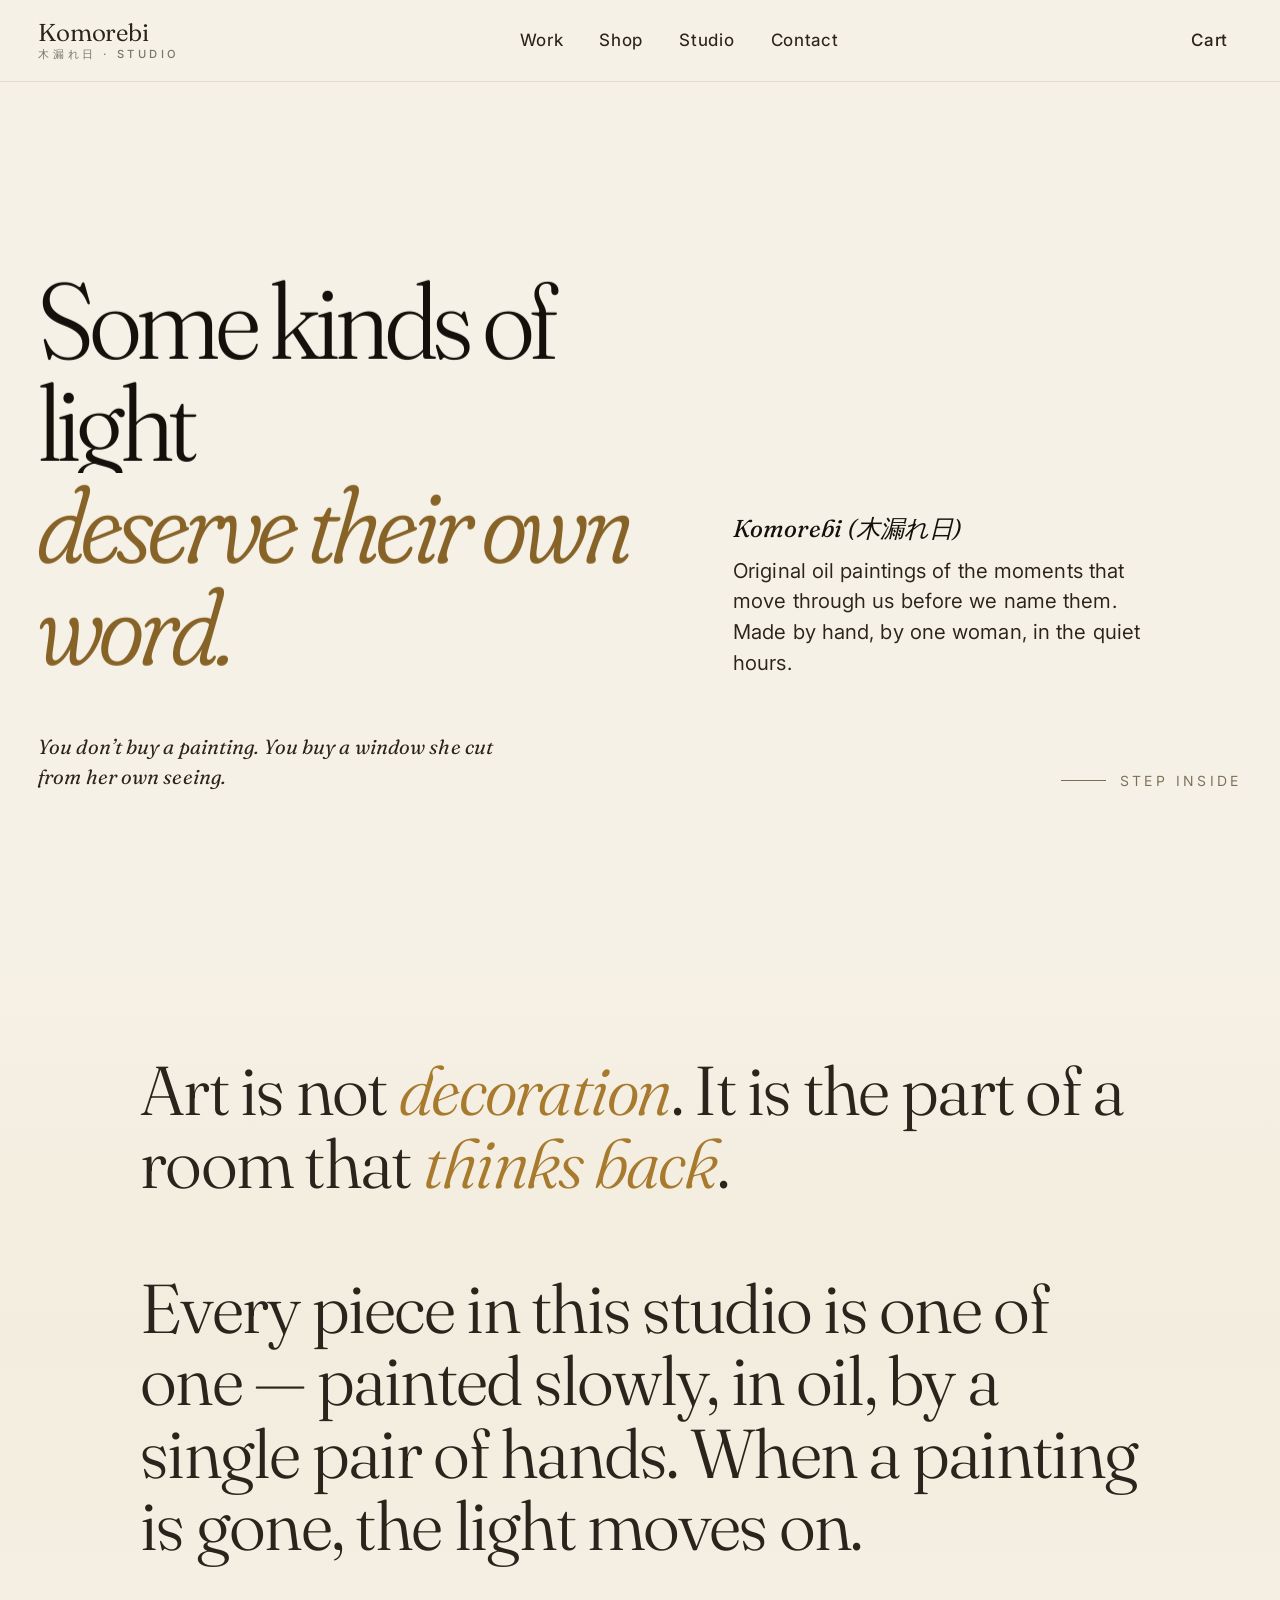
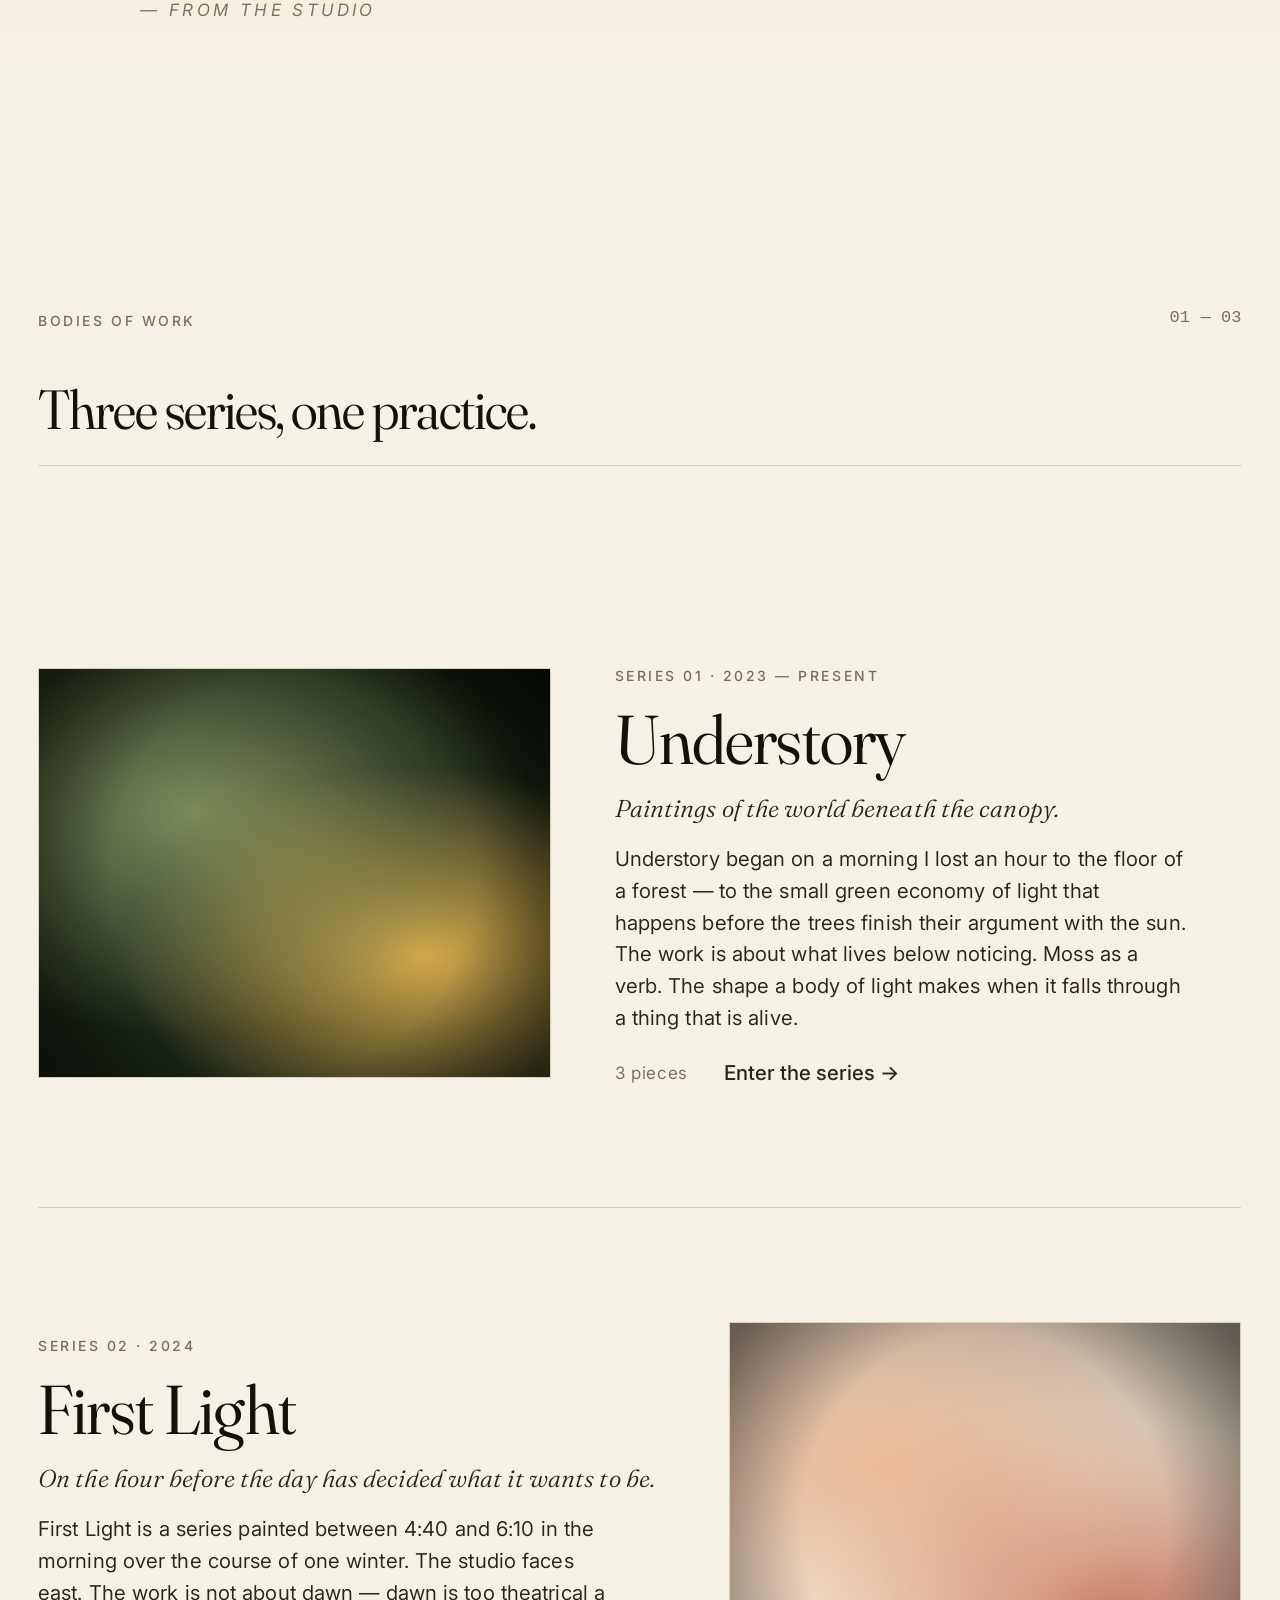
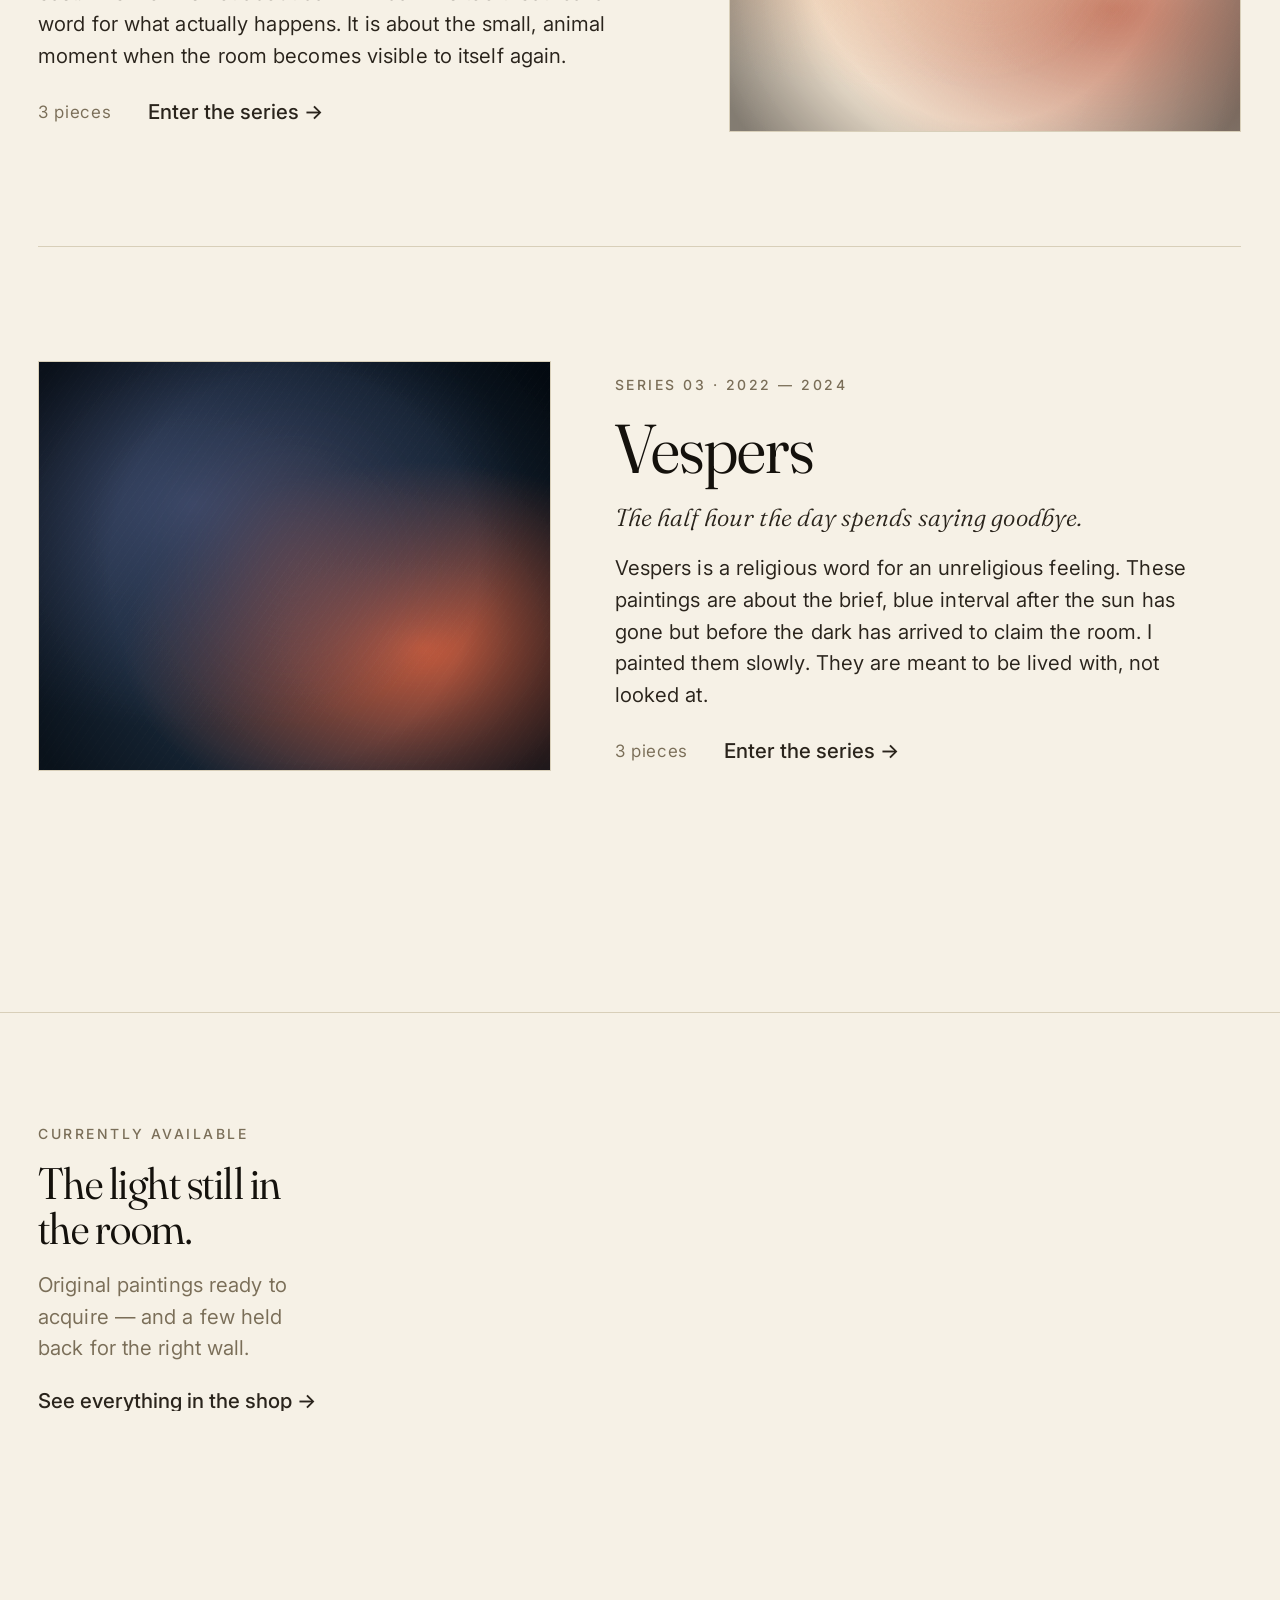
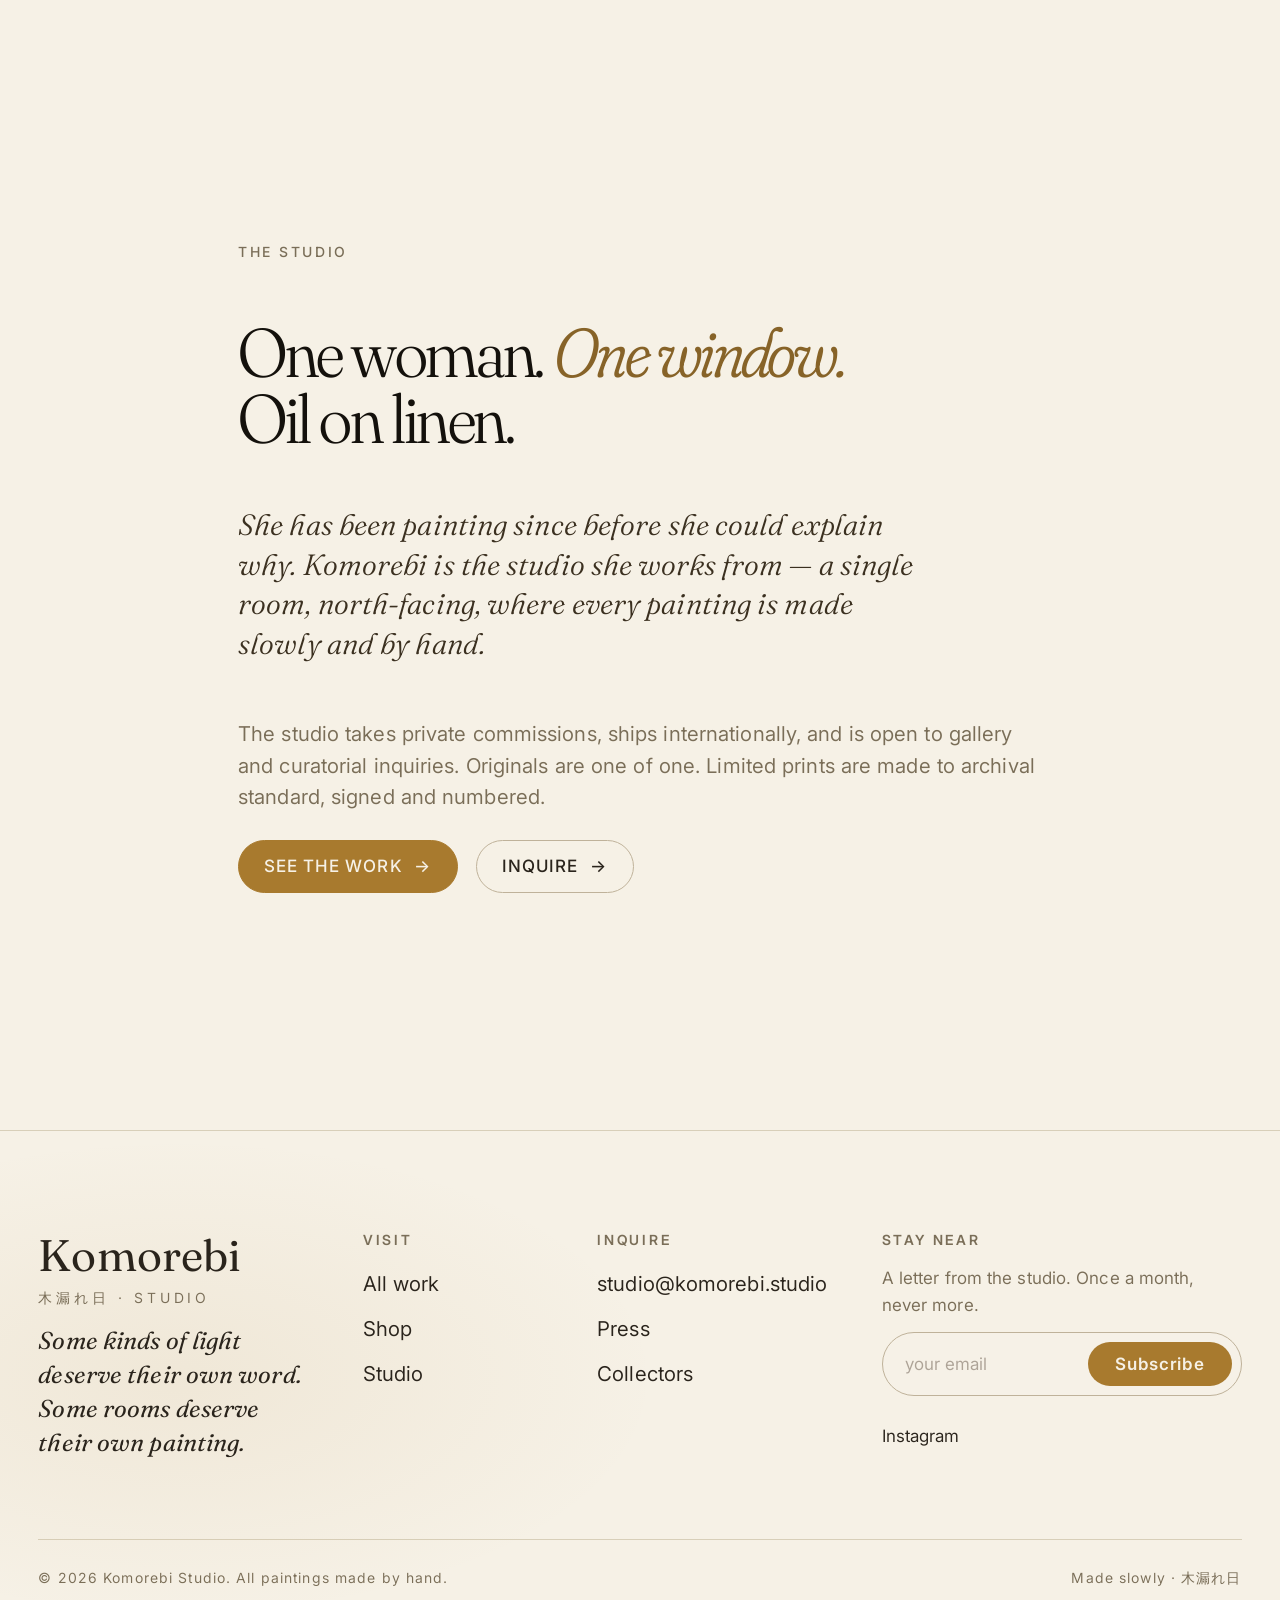
==== index.html @ b8c8fec1 "initial phase done" ====
<!doctype html>
<html lang="en">
<head>
  <meta charset="utf-8">
  <meta name="viewport" content="width=device-width, initial-scale=1, viewport-fit=cover">
  <title>Komorebi — Original oil paintings of light, made by hand</title>
  <meta name="description" content="Komorebi (木漏れ日). Original oil paintings of the moments that move through us before we name them. Painted by one woman, in the quiet hours.">
  <meta name="theme-color" content="#f6f1e6">

  <meta property="og:type" content="website">
  <meta property="og:title" content="Komorebi — Original oil paintings of light">
  <meta property="og:description" content="Original paintings made by hand. Komorebi is the Japanese word for light filtering through leaves — it is also the name of the studio.">
  <meta property="og:url" content="https://komorebi.studio/">
  <meta property="og:image" content="assets/images/og-default.jpg">
  <meta name="twitter:card" content="summary_large_image">

  <link rel="icon" href="data:image/svg+xml,%3Csvg xmlns='http://www.w3.org/2000/svg' viewBox='0 0 32 32'%3E%3Ccircle cx='16' cy='16' r='12' fill='%23d4a849'/%3E%3C/svg%3E">

  <link rel="preconnect" href="https://fonts.googleapis.com">
  <link rel="preconnect" href="https://fonts.gstatic.com" crossorigin>
  <link rel="stylesheet" href="https://fonts.googleapis.com/css2?family=Fraunces:ital,opsz,wght,SOFT@0,9..144,300..600,30..100;1,9..144,300..600,30..100&family=Inter:wght@380;450;500;600&display=swap">

  <link rel="stylesheet" href="css/base.css">
  <link rel="stylesheet" href="css/layout.css">
  <link rel="stylesheet" href="css/components.css">
  <link rel="stylesheet" href="css/animations.css">

  <script type="application/ld+json">
  {
    "@context": "https://schema.org",
    "@type": "VisualArtsBusiness",
    "name": "Komorebi",
    "description": "Original oil paintings by a single artist. Studio practice working in oil on linen.",
    "image": "assets/images/og-default.jpg",
    "url": "https://komorebi.studio/"
  }
  </script>
</head>
<body>
  <a class="skip-link" href="#main">Skip to content</a>

  <nav class="site-nav" aria-label="Primary">
    <a class="site-nav__brand" href="index.html">
      Komorebi
      <small>木漏れ日 · studio</small>
    </a>
    <div class="site-nav__links">
      <a href="work.html">Work</a>
      <a href="shop.html">Shop</a>
      <a href="index.html#studio">Studio</a>
      <a href="index.html#contact">Contact</a>
    </div>
    <a class="site-nav__cart" href="cart.html" aria-label="Cart">
      Cart <span class="site-nav__cart-count" data-count="0">0</span>
    </a>
  </nav>

  <main id="main">

    <!-- ============================= HERO ============================= -->
    <section class="hero" data-mounted>
      <div class="hero__inner">
        <h1 class="display hero__title kerned">
          <span class="split-line"><span class="split-line__inner">Some kinds of light</span></span>
          <em class="italic"><span class="split-line"><span class="split-line__inner" style="transition-delay:120ms">deserve their own word.</span></span></em>
        </h1>

        <p class="hero__caption" data-reveal style="--reveal-delay:600ms">
          <strong>Komorebi (木漏れ日)</strong>
          Original oil paintings of the moments that move through us
          before we name them. Made by hand, by one woman, in the quiet hours.
        </p>
      </div>

      <div class="hero__footer">
        <p class="definition" data-reveal style="--reveal-delay:900ms">
          You don&rsquo;t buy a painting. You buy a window
          she cut from her own seeing.
        </p>
        <a class="hero__scrollcue" href="#manifesto" data-reveal style="--reveal-delay:1100ms">
          Step inside
        </a>
      </div>
    </section>

    <!-- ============================ MANIFESTO ========================= -->
    <section class="manifesto" id="manifesto" aria-labelledby="manifesto-h">
      <div class="manifesto__inner">
        <h2 id="manifesto-h" class="visually-hidden">A manifesto</h2>
        <blockquote class="manifesto__quote" data-reveal>
          Art is not <em>decoration</em>.
          It is the part of a room that <em>thinks back</em>.
          <br><br>
          Every piece in this studio is one of one — painted slowly,
          in oil, by a single pair of hands.
          When a painting is gone, the light moves on.
        </blockquote>
        <cite class="manifesto__cite" data-reveal style="--reveal-delay:200ms">— from the studio</cite>
      </div>
    </section>

    <!-- ============================ SERIES ============================ -->
    <section class="section" id="series" aria-labelledby="series-h">
      <header class="section__head">
        <span class="eyebrow">Bodies of work</span>
        <span class="section__count" id="series-count" aria-hidden="true">— —</span>
        <h2 id="series-h" data-reveal>Three series, one practice.</h2>
      </header>
      <div class="section__body" id="series-feature-list"
           aria-live="polite" aria-busy="true">
        <!-- Series features injected here -->
        <p class="muted" style="padding:var(--sp-7) 0;">Loading the work…</p>
      </div>
    </section>

    <!-- ===================== AVAILABLE NOW STRIP ====================== -->
    <section class="section section--tight" aria-labelledby="available-h"
             style="border-top:1px solid var(--border);padding-top:clamp(4rem,8vw,7rem)">
      <div class="strip-available">
        <div class="strip-available__intro">
          <span class="eyebrow">Currently available</span>
          <h3 id="available-h" data-reveal>The light still in the room.</h3>
          <p class="muted" data-reveal style="--reveal-delay:120ms">
            Original paintings ready to acquire — and a few held back
            for the right wall.
          </p>
          <a class="btn btn--link" href="shop.html" data-reveal style="--reveal-delay:240ms;margin-top:var(--sp-5);display:inline-flex">
            See everything in the shop →
          </a>
        </div>
        <div class="strip-available__scroller" id="available-strip" role="list">
          <!-- Available works injected here -->
        </div>
      </div>
    </section>

    <!-- ============================ STUDIO ============================ -->
    <section class="section" id="studio" aria-labelledby="studio-h">
      <div class="container container--narrow stack-lg">
        <span class="eyebrow" data-reveal>The studio</span>
        <h2 id="studio-h" class="display" data-reveal style="font-size:var(--step-6)">
          One woman. <em class="italic">One window.</em><br>
          Oil on linen.
        </h2>
        <p data-reveal class="lede">
          She has been painting since before she could explain why.
          Komorebi is the studio she works from — a single room, north-facing,
          where every painting is made slowly and by hand.
        </p>
        <p class="muted" data-reveal>
          The studio takes private commissions, ships internationally, and
          is open to gallery and curatorial inquiries. Originals are one of one.
          Limited prints are made to archival standard, signed and numbered.
        </p>
        <div data-reveal style="display:flex;gap:var(--sp-4);flex-wrap:wrap;margin-top:var(--sp-5)">
          <a class="btn btn--primary" href="work.html">
            <span class="btn__label">See the work</span>
            <span class="btn__arrow" aria-hidden="true">→</span>
          </a>
          <a class="btn btn--ghost" href="#contact">
            <span class="btn__label">Inquire</span>
            <span class="btn__arrow" aria-hidden="true">→</span>
          </a>
        </div>
      </div>
    </section>

  </main>

  <!-- ============================ FOOTER ============================ -->
  <footer class="site-footer" id="contact">
    <div class="site-footer__grid">
      <div>
        <div class="site-footer__brand">
          Komorebi
          <small>木漏れ日 · studio</small>
        </div>
        <p class="site-footer__manifesto">
          Some kinds of light deserve their own word.
          Some rooms deserve their own painting.
        </p>
      </div>
      <div>
        <h4>Visit</h4>
        <ul role="list">
          <li><a href="work.html">All work</a></li>
          <li><a href="shop.html">Shop</a></li>
          <li><a href="index.html#studio">Studio</a></li>
        </ul>
      </div>
      <div>
        <h4>Inquire</h4>
        <ul role="list">
          <li><a href="mailto:studio@komorebi.studio">studio@komorebi.studio</a></li>
          <li><a href="mailto:press@komorebi.studio">Press</a></li>
          <li><a href="mailto:collectors@komorebi.studio">Collectors</a></li>
        </ul>
      </div>
      <div>
        <h4>Stay near</h4>
        <p class="muted" style="font-size:var(--step--1);margin-bottom:var(--sp-3)">
          A letter from the studio. Once a month, never more.
        </p>
        <form class="newsletter" onsubmit="event.preventDefault();this.querySelector('button').textContent='Thank you.'">
          <label class="visually-hidden" for="nl-email">Email</label>
          <input id="nl-email" type="email" placeholder="your email" required>
          <button type="submit">Subscribe</button>
        </form>
        <ul role="list" style="display:flex;gap:var(--sp-4);margin-top:var(--sp-5);font-size:var(--step--1)">
          <li><a href="https://instagram.com/" rel="noopener">Instagram</a></li>
        </ul>
      </div>
    </div>
    <div class="site-footer__bottom">
      <span>© <span data-year>2026</span> Komorebi Studio. All paintings made by hand.</span>
      <span>Made slowly · 木漏れ日</span>
    </div>
  </footer>

  <script type="module">
    import { initSite, observeReveal } from './js/main.js';
    import { loadData, workCardHTML, worksInSeries } from './js/data.js';

    initSite();

    (async () => {
      const { works, series } = await loadData();

      // Series count
      document.getElementById('series-count').textContent =
        `01 — 0${series.length}`;

      // Featured series
      const list = document.getElementById('series-feature-list');
      list.removeAttribute('aria-busy');
      list.innerHTML = series.map((s, i) => {
        const cover = works.find((w) => w.id === s.cover) || worksInSeries(s.id)[0];
        const colors = (cover?.dominantColors || s.palette || []);
        const styleVars = `--c1:${colors[0] || '#1f2a1c'};--c2:${colors[1] || '#7a8a5a'};--c3:${colors[2] || '#d4a849'};`;
        const num = String(i + 1).padStart(2, '0');
        return `
          <article class="series-feature" data-reveal>
            <a href="work.html?series=${s.id}" class="series-feature__art work-card__frame" style="aspect-ratio:5/4;${styleVars}">
              <div class="work-card__placeholder" aria-hidden="true"></div>
              ${cover ? `<img class="work-card__art" data-loading src="${cover.image}" alt="${s.title} — cover" loading="lazy"
                onload="this.removeAttribute('data-loading')" onerror="this.style.display='none'">` : ''}
            </a>
            <div class="series-feature__copy">
              <span class="eyebrow">Series ${num} · ${s.years}</span>
              <h3>${s.title}</h3>
              <p class="lede" style="font-size:var(--step-1);max-width:42ch">${s.subtitle}</p>
              <p style="margin-top:var(--sp-4)">${s.statement}</p>
              <div class="series-feature__meta">
                <span>${worksInSeries(s.id).length} pieces</span>
                <a class="btn btn--link" href="work.html?series=${s.id}">Enter the series →</a>
              </div>
            </div>
          </article>
        `;
      }).join('');

      // Available strip
      const strip = document.getElementById('available-strip');
      const available = works.filter((w) => w.status === 'available').slice(0, 6);
      strip.innerHTML = available.map((w, i) =>
        `<div role="listitem">${workCardHTML(w, { revealIndex: i })}</div>`
      ).join('');

      observeReveal();
    })();
  </script>
</body>
</html>
---- css/base.css ----
/* ============================================================
   KOMOREBI — base.css
   Reset, design tokens, typography.
   ============================================================ */

*,
*::before,
*::after {
  box-sizing: border-box;
}

html {
  -webkit-text-size-adjust: 100%;
  -webkit-font-smoothing: antialiased;
  -moz-osx-font-smoothing: grayscale;
  text-rendering: optimizeLegibility;
}

body,
h1, h2, h3, h4, h5, h6,
p, figure, blockquote, dl, dd {
  margin: 0;
}

ul[role="list"],
ol[role="list"] {
  list-style: none;
  padding: 0;
}

img, picture, video, canvas, svg {
  display: block;
  max-width: 100%;
  height: auto;
}

input, button, textarea, select {
  font: inherit;
  color: inherit;
}

button {
  background: none;
  border: 0;
  padding: 0;
  cursor: pointer;
}

a {
  color: inherit;
  text-decoration: none;
}

:root {
  /* Color — warm paper light. Komorebi: sunlight through leaves on a wall.
     --accent retargets per artwork (color-theme.js). */
  --bg:           #f6f1e6;   /* warm paper cream */
  --bg-elev:      #ede5d2;   /* deeper warm cream */
  --bg-card:      #efe7d6;   /* card surface */
  --fg:           #2a241c;   /* deep warm brown — softer than black */
  --fg-strong:    #14110c;   /* near-black warm */
  --fg-muted:     #7a6e58;   /* warm taupe */
  --fg-faint:     #ada397;   /* light warm gray */
  --border:       #d8cfb9;   /* soft warm border */
  --border-strong:#bfb29a;
  --accent:       #a87a2e;   /* darker komorebi gold — readable on cream */
  --accent-soft:  #a87a2e1c;
  --danger:       #a8442e;
  --success:      #5e7a3e;

  /* Type */
  --font-display: 'Fraunces', 'Cormorant Garamond', Georgia, serif;
  --font-body:    'Inter', -apple-system, BlinkMacSystemFont, system-ui, sans-serif;
  --font-mono:    ui-monospace, 'JetBrains Mono', Menlo, monospace;

  /* Scale — fluid */
  --step--2: clamp(0.69rem, 0.66rem + 0.16vw, 0.78rem);
  --step--1: clamp(0.83rem, 0.79rem + 0.22vw, 0.94rem);
  --step-0:  clamp(1.00rem, 0.94rem + 0.30vw, 1.13rem);
  --step-1:  clamp(1.20rem, 1.12rem + 0.42vw, 1.35rem);
  --step-2:  clamp(1.44rem, 1.32rem + 0.59vw, 1.62rem);
  --step-3:  clamp(1.73rem, 1.55rem + 0.85vw, 1.95rem);
  --step-4:  clamp(2.07rem, 1.81rem + 1.27vw, 2.44rem);
  --step-5:  clamp(2.49rem, 2.10rem + 1.92vw, 3.05rem);
  --step-6:  clamp(2.99rem, 2.42rem + 2.84vw, 3.82rem);
  --step-7:  clamp(3.58rem, 2.77rem + 4.07vw, 4.77rem);
  --step-8:  clamp(4.30rem, 3.13rem + 5.84vw, 5.96rem);

  /* Space */
  --sp-1: 0.25rem;
  --sp-2: 0.5rem;
  --sp-3: 0.75rem;
  --sp-4: 1rem;
  --sp-5: 1.5rem;
  --sp-6: 2rem;
  --sp-7: 3rem;
  --sp-8: 4rem;
  --sp-9: 6rem;
  --sp-10: 9rem;

  /* Layout */
  --gutter: clamp(1.25rem, 3vw, 2.5rem);
  --maxw: 1440px;

  /* Motion */
  --ease-out:   cubic-bezier(0.16, 1, 0.3, 1);
  --ease-in-out:cubic-bezier(0.65, 0, 0.35, 1);
  --ease-art:   cubic-bezier(0.77, 0, 0.18, 1);
  --dur-fast:   200ms;
  --dur:        420ms;
  --dur-slow:   720ms;

  color-scheme: light;
}

html, body {
  background: var(--bg);
  color: var(--fg);
  font-family: var(--font-body);
  font-size: var(--step-0);
  line-height: 1.55;
  font-weight: 380;
  letter-spacing: 0.005em;
}

body {
  min-height: 100vh;
  overflow-x: hidden;
  background:
    radial-gradient(1200px 800px at 80% -10%, color-mix(in oklab, var(--accent) 14%, transparent), transparent 60%),
    radial-gradient(900px 600px at -10% 110%, color-mix(in oklab, var(--accent) 10%, transparent), transparent 60%),
    var(--bg);
  transition: background var(--dur-slow) var(--ease-out);
}

/* Typography ------------------------------------------------ */

h1, h2, h3, h4 {
  font-family: var(--font-display);
  font-weight: 360;
  line-height: 1.02;
  letter-spacing: -0.02em;
  color: var(--fg-strong);
  font-variation-settings: "opsz" 144, "SOFT" 30;
}

h1 { font-size: var(--step-7); }
h2 { font-size: var(--step-5); letter-spacing: -0.018em; }
h3 { font-size: var(--step-3); letter-spacing: -0.012em; }
h4 { font-size: var(--step-2); }

.display {
  font-family: var(--font-display);
  font-weight: 320;
  line-height: 0.95;
  letter-spacing: -0.035em;
  font-variation-settings: "opsz" 144, "SOFT" 50;
}

.display em,
.display .italic {
  font-style: italic;
  font-weight: 320;
  color: color-mix(in oklab, var(--accent) 80%, var(--fg-strong));
  font-variation-settings: "opsz" 144, "SOFT" 100;
}

.eyebrow {
  font-family: var(--font-body);
  font-size: var(--step--2);
  font-weight: 500;
  letter-spacing: 0.18em;
  text-transform: uppercase;
  color: var(--fg-muted);
}

.lede {
  font-family: var(--font-display);
  font-weight: 320;
  font-style: italic;
  font-size: var(--step-2);
  line-height: 1.35;
  color: color-mix(in oklab, var(--fg) 85%, var(--accent));
  max-width: 38ch;
}

p { max-width: 64ch; }

.kerned {
  font-feature-settings: "ss01", "ss02", "kern", "liga";
}

::selection {
  background: var(--accent);
  color: var(--bg);
}

/* Focus ----------------------------------------------------- */

:focus-visible {
  outline: 2px solid var(--accent);
  outline-offset: 3px;
  border-radius: 2px;
}

/* Utilities ------------------------------------------------- */

.visually-hidden {
  position: absolute;
  width: 1px;
  height: 1px;
  padding: 0;
  margin: -1px;
  overflow: hidden;
  clip: rect(0, 0, 0, 0);
  white-space: nowrap;
  border: 0;
}

.container {
  width: 100%;
  max-width: var(--maxw);
  margin-inline: auto;
  padding-inline: var(--gutter);
}

.container--wide {
  max-width: none;
  padding-inline: var(--gutter);
}

.container--narrow {
  max-width: 880px;
}

.stack > * + * { margin-top: var(--sp-5); }
.stack-lg > * + * { margin-top: var(--sp-7); }
.stack-xl > * + * { margin-top: var(--sp-9); }

.muted { color: var(--fg-muted); }
.faint { color: var(--fg-faint); }
.accent { color: var(--accent); }

/* Skip link */
.skip-link {
  position: absolute;
  top: -100px;
  left: var(--sp-4);
  z-index: 1000;
  padding: var(--sp-3) var(--sp-5);
  background: var(--accent);
  color: var(--bg);
  font-weight: 600;
  letter-spacing: 0.05em;
}
.skip-link:focus { top: var(--sp-4); }
---- css/layout.css ----
/* ============================================================
   KOMOREBI — layout.css
   Page structure, nav, footer, grids.
   ============================================================ */

/* Site nav -------------------------------------------------- */

.site-nav {
  position: fixed;
  inset: 0 0 auto 0;
  z-index: 80;
  display: flex;
  align-items: center;
  justify-content: space-between;
  padding: var(--sp-4) var(--gutter);
  color: var(--fg);
  background: color-mix(in oklab, var(--bg) 72%, transparent);
  backdrop-filter: blur(18px) saturate(1.1);
  -webkit-backdrop-filter: blur(18px) saturate(1.1);
  border-bottom: 1px solid color-mix(in oklab, var(--border) 60%, transparent);
}

.site-nav__brand {
  font-family: var(--font-display);
  font-weight: 360;
  font-size: var(--step-1);
  letter-spacing: -0.01em;
  line-height: 1;
}

.site-nav__brand small {
  display: block;
  font-family: var(--font-body);
  font-size: 0.62rem;
  letter-spacing: 0.32em;
  text-transform: uppercase;
  opacity: 0.6;
  margin-top: 4px;
  font-weight: 500;
}

.site-nav__links {
  display: flex;
  align-items: center;
  gap: var(--sp-6);
  font-size: var(--step--1);
  font-weight: 450;
  letter-spacing: 0.04em;
}

.site-nav__links a {
  position: relative;
  padding: var(--sp-2) 0;
}

.site-nav__links a::after {
  content: "";
  position: absolute;
  left: 0;
  right: 0;
  bottom: 4px;
  height: 1px;
  background: currentColor;
  transform: scaleX(0);
  transform-origin: right;
  transition: transform var(--dur) var(--ease-out);
}

.site-nav__links a:hover::after,
.site-nav__links a[aria-current="page"]::after {
  transform: scaleX(1);
  transform-origin: left;
}

.site-nav__cart {
  display: inline-flex;
  align-items: center;
  gap: var(--sp-2);
  font-size: var(--step--1);
  font-weight: 500;
  letter-spacing: 0.04em;
  padding: var(--sp-2) var(--sp-3);
}

.site-nav__cart-count {
  display: inline-flex;
  align-items: center;
  justify-content: center;
  min-width: 1.4em;
  height: 1.4em;
  padding: 0 0.4em;
  font-family: var(--font-mono);
  font-size: 0.7rem;
  font-weight: 600;
  background: currentColor;
  color: var(--bg);
  border-radius: 999px;
}

.site-nav__cart-count[data-count="0"] { display: none; }

@media (max-width: 720px) {
  .site-nav__links { display: none; }
}

/* Hero ------------------------------------------------------ */

.hero {
  position: relative;
  min-height: 100vh;
  padding: clamp(7rem, 14vh, 11rem) var(--gutter) var(--sp-9);
  display: grid;
  grid-template-rows: 1fr auto;
  gap: var(--sp-7);
  overflow: hidden;
}

.hero__inner {
  display: grid;
  grid-template-columns: 1.1fr 0.9fr;
  align-items: end;
  gap: var(--sp-8);
  max-width: var(--maxw);
  margin: 0 auto;
  width: 100%;
}

@media (max-width: 900px) {
  .hero__inner {
    grid-template-columns: 1fr;
    align-items: start;
  }
}

.hero__title {
  font-size: var(--step-8);
}

.hero__title .italic { display: block; }

.hero__caption {
  align-self: end;
  max-width: 34ch;
  font-size: var(--step-0);
  color: var(--fg);
  line-height: 1.5;
}

.hero__caption strong {
  font-family: var(--font-display);
  font-weight: 420;
  color: var(--fg-strong);
  display: block;
  font-style: italic;
  margin-bottom: var(--sp-2);
  font-size: var(--step-1);
}

.hero__footer {
  display: flex;
  align-items: end;
  justify-content: space-between;
  gap: var(--sp-6);
  max-width: var(--maxw);
  margin: 0 auto;
  width: 100%;
  font-size: var(--step--1);
  color: var(--fg-muted);
  flex-wrap: wrap;
}

.hero__footer .definition {
  max-width: 36ch;
  font-style: italic;
  font-family: var(--font-display);
  color: var(--fg);
  font-size: var(--step-0);
  line-height: 1.45;
}

.hero__scrollcue {
  display: inline-flex;
  align-items: center;
  gap: var(--sp-3);
  font-size: var(--step--2);
  letter-spacing: 0.24em;
  text-transform: uppercase;
}

.hero__scrollcue::before {
  content: "";
  width: 2.5rem;
  height: 1px;
  background: currentColor;
  animation: scrollCue 2.4s var(--ease-in-out) infinite;
  transform-origin: left center;
}

/* Section primitives --------------------------------------- */

.section {
  padding: clamp(4rem, 10vw, 9rem) var(--gutter);
}

.section--tight {
  padding-block: clamp(2rem, 5vw, 4rem);
}

.section__head {
  display: grid;
  grid-template-columns: auto 1fr auto;
  align-items: end;
  gap: var(--sp-6);
  max-width: var(--maxw);
  margin: 0 auto var(--sp-8);
  padding-bottom: var(--sp-5);
  border-bottom: 1px solid var(--border);
}

.section__head h2 {
  grid-column: 1 / -1;
  font-size: var(--step-5);
  margin-top: var(--sp-3);
}

.section__head .eyebrow { grid-column: 1; }
.section__head .section__count {
  grid-column: 3;
  font-family: var(--font-mono);
  font-size: var(--step--1);
  color: var(--fg-muted);
}

.section__body {
  max-width: var(--maxw);
  margin-inline: auto;
}

/* Featured series strip (home) ----------------------------- */

.series-feature {
  display: grid;
  grid-template-columns: 0.9fr 1.1fr;
  gap: clamp(2rem, 5vw, 5rem);
  align-items: center;
  padding-block: clamp(3rem, 8vw, 7rem);
  max-width: var(--maxw);
  margin-inline: auto;
}

.series-feature + .series-feature {
  border-top: 1px solid var(--border);
}

.series-feature:nth-child(even) {
  grid-template-columns: 1.1fr 0.9fr;
}

.series-feature:nth-child(even) .series-feature__art {
  order: 2;
}

@media (max-width: 820px) {
  .series-feature,
  .series-feature:nth-child(even) {
    grid-template-columns: 1fr;
    gap: var(--sp-6);
  }
  .series-feature:nth-child(even) .series-feature__art { order: 0; }
}

.series-feature__copy { padding-block: var(--sp-4); }

.series-feature__copy h3 {
  font-size: var(--step-6);
  margin-block: var(--sp-3) var(--sp-4);
}

.series-feature__copy p {
  color: var(--fg);
  max-width: 44ch;
}

.series-feature__meta {
  display: flex;
  gap: var(--sp-6);
  margin-top: var(--sp-5);
  font-size: var(--step--1);
  color: var(--fg-muted);
  letter-spacing: 0.04em;
}

/* Work grid ------------------------------------------------- */

.work-grid {
  display: grid;
  grid-template-columns: repeat(12, 1fr);
  gap: clamp(1.5rem, 3vw, 3rem) clamp(1rem, 2vw, 2rem);
  max-width: var(--maxw);
  margin-inline: auto;
}

.work-grid .work-card:nth-child(6n+1) { grid-column: span 7; }
.work-grid .work-card:nth-child(6n+2) { grid-column: span 5; transform: translateY(clamp(1rem, 4vw, 4rem)); }
.work-grid .work-card:nth-child(6n+3) { grid-column: span 4; }
.work-grid .work-card:nth-child(6n+4) { grid-column: span 8; }
.work-grid .work-card:nth-child(6n+5) { grid-column: span 6; transform: translateY(clamp(1rem, 3vw, 3rem)); }
.work-grid .work-card:nth-child(6n+6) { grid-column: span 6; }

@media (max-width: 900px) {
  .work-grid .work-card,
  .work-grid .work-card:nth-child(n) {
    grid-column: span 12;
    transform: none;
  }
}

/* Shop layout ---------------------------------------------- */

.shop-tracks {
  display: grid;
  gap: var(--sp-10);
  max-width: var(--maxw);
  margin-inline: auto;
}

.shop-track__head {
  display: flex;
  align-items: baseline;
  justify-content: space-between;
  gap: var(--sp-5);
  margin-bottom: var(--sp-6);
  padding-bottom: var(--sp-4);
  border-bottom: 1px solid var(--border);
}

.shop-track__head h2 { font-size: var(--step-4); }

.shop-track__head p {
  max-width: 38ch;
  color: var(--fg-muted);
  font-size: var(--step--1);
}

.shop-grid {
  display: grid;
  grid-template-columns: repeat(auto-fill, minmax(280px, 1fr));
  gap: clamp(1.5rem, 3vw, 2.5rem);
}

/* Artwork detail -------------------------------------------- */

.artwork-detail {
  display: grid;
  grid-template-columns: 1.3fr 1fr;
  gap: clamp(2rem, 5vw, 5rem);
  align-items: start;
  padding: clamp(5rem, 10vh, 8rem) var(--gutter) var(--sp-9);
  max-width: var(--maxw);
  margin-inline: auto;
}

@media (max-width: 900px) {
  .artwork-detail { grid-template-columns: 1fr; }
}

.artwork-detail__viewer {
  position: sticky;
  top: var(--sp-9);
  aspect-ratio: 4 / 5;
  background: var(--bg-card);
  overflow: hidden;
  border: 1px solid var(--border);
}

@media (max-width: 900px) {
  .artwork-detail__viewer {
    position: static;
    aspect-ratio: auto;
  }
}

.artwork-detail__viewer img {
  width: 100%;
  height: 100%;
  object-fit: cover;
}

.artwork-detail__info { padding-block: var(--sp-4); }

.artwork-detail__title {
  font-size: var(--step-6);
  margin-block: var(--sp-3) var(--sp-2);
}

.artwork-detail__meta {
  display: grid;
  grid-template-columns: max-content 1fr;
  gap: var(--sp-3) var(--sp-5);
  margin-top: var(--sp-6);
  padding-block: var(--sp-5);
  border-block: 1px solid var(--border);
  font-size: var(--step--1);
}

.artwork-detail__meta dt {
  color: var(--fg-muted);
  letter-spacing: 0.08em;
  text-transform: uppercase;
  font-size: 0.72rem;
  font-weight: 500;
}

.artwork-detail__meta dd { color: var(--fg); }

.artwork-detail__description {
  margin-top: var(--sp-6);
  font-family: var(--font-display);
  font-style: italic;
  font-size: var(--step-1);
  line-height: 1.45;
  color: color-mix(in oklab, var(--fg) 90%, var(--accent));
  max-width: 38ch;
}

.artwork-detail__actions {
  margin-top: var(--sp-7);
  display: flex;
  flex-direction: column;
  gap: var(--sp-4);
}

.artwork-detail__price-line {
  display: flex;
  align-items: baseline;
  justify-content: space-between;
  gap: var(--sp-3);
  padding-bottom: var(--sp-2);
  font-size: var(--step-1);
}

.artwork-detail__price-line .price {
  font-family: var(--font-display);
  font-size: var(--step-3);
  letter-spacing: -0.01em;
  color: var(--fg-strong);
}

/* Cart ------------------------------------------------------ */

.cart-page {
  display: grid;
  grid-template-columns: 1.4fr 1fr;
  gap: clamp(2rem, 5vw, 5rem);
  max-width: var(--maxw);
  margin: 0 auto;
  padding: clamp(5rem, 10vh, 8rem) var(--gutter) var(--sp-9);
  align-items: start;
}

@media (max-width: 900px) {
  .cart-page { grid-template-columns: 1fr; }
}

.cart-summary {
  position: sticky;
  top: var(--sp-9);
  padding: var(--sp-6);
  border: 1px solid var(--border);
  background: var(--bg-card);
}

@media (max-width: 900px) {
  .cart-summary { position: static; }
}

.cart-summary h2 {
  font-size: var(--step-2);
  margin-bottom: var(--sp-5);
}

.cart-summary__row {
  display: flex;
  justify-content: space-between;
  padding-block: var(--sp-3);
  font-size: var(--step--1);
}

.cart-summary__row--total {
  border-top: 1px solid var(--border);
  margin-top: var(--sp-3);
  padding-top: var(--sp-5);
  font-family: var(--font-display);
  font-size: var(--step-2);
}

/* Footer ---------------------------------------------------- */

.site-footer {
  padding: clamp(4rem, 8vw, 7rem) var(--gutter) var(--sp-6);
  border-top: 1px solid var(--border);
  margin-top: var(--sp-9);
  position: relative;
  overflow: hidden;
}

.site-footer::before {
  content: "";
  position: absolute;
  inset: -50% -10% auto -10%;
  height: 200%;
  background:
    radial-gradient(800px 400px at 20% 50%, color-mix(in oklab, var(--accent) 8%, transparent), transparent 60%);
  pointer-events: none;
}

.site-footer__grid {
  display: grid;
  grid-template-columns: 1.5fr 1fr 1fr 1fr;
  gap: var(--sp-7);
  max-width: var(--maxw);
  margin-inline: auto;
  position: relative;
}

@media (max-width: 820px) {
  .site-footer__grid { grid-template-columns: 1fr 1fr; }
}

@media (max-width: 520px) {
  .site-footer__grid { grid-template-columns: 1fr; }
}

.site-footer__brand {
  font-family: var(--font-display);
  font-size: var(--step-4);
  line-height: 1;
}

.site-footer__brand small {
  display: block;
  font-family: var(--font-body);
  font-size: var(--step--2);
  letter-spacing: 0.28em;
  text-transform: uppercase;
  color: var(--fg-muted);
  margin-top: var(--sp-3);
}

.site-footer__manifesto {
  font-family: var(--font-display);
  font-style: italic;
  font-size: var(--step-1);
  line-height: 1.4;
  max-width: 30ch;
  color: var(--fg);
  margin-top: var(--sp-4);
}

.site-footer h4 {
  font-family: var(--font-body);
  font-size: var(--step--2);
  font-weight: 600;
  letter-spacing: 0.2em;
  text-transform: uppercase;
  color: var(--fg-muted);
  margin-bottom: var(--sp-4);
}

.site-footer ul li + li { margin-top: var(--sp-3); }

.site-footer__bottom {
  display: flex;
  justify-content: space-between;
  gap: var(--sp-5);
  flex-wrap: wrap;
  max-width: var(--maxw);
  margin: var(--sp-8) auto 0;
  padding-top: var(--sp-5);
  border-top: 1px solid var(--border);
  font-size: var(--step--2);
  color: var(--fg-muted);
  letter-spacing: 0.08em;
}

/* Newsletter ------------------------------------------------ */

.newsletter {
  display: flex;
  gap: var(--sp-2);
  padding: var(--sp-2);
  border: 1px solid var(--border-strong);
  border-radius: 999px;
  background: rgba(255,255,255,0.02);
  max-width: 360px;
}

.newsletter input {
  flex: 1;
  min-width: 0;
  background: transparent;
  border: 0;
  padding: var(--sp-2) var(--sp-3);
  font-size: var(--step--1);
}

.newsletter input::placeholder { color: var(--fg-faint); }

.newsletter button {
  padding: var(--sp-2) var(--sp-5);
  border-radius: 999px;
  background: var(--accent);
  color: var(--bg);
  font-size: var(--step--1);
  font-weight: 600;
  letter-spacing: 0.04em;
  transition: transform var(--dur-fast) var(--ease-out);
}

.newsletter button:hover { transform: translateX(3px); }

/* Manifesto block (home) ----------------------------------- */

.manifesto {
  padding: clamp(5rem, 12vw, 11rem) var(--gutter);
  background: linear-gradient(180deg, transparent, color-mix(in oklab, var(--accent) 4%, transparent), transparent);
}

.manifesto__inner {
  max-width: 1000px;
  margin-inline: auto;
  text-align: left;
}

.manifesto__quote {
  font-family: var(--font-display);
  font-weight: 320;
  font-size: var(--step-6);
  line-height: 1.05;
  letter-spacing: -0.025em;
}

.manifesto__quote em {
  font-style: italic;
  color: var(--accent);
}

.manifesto__cite {
  display: block;
  margin-top: var(--sp-6);
  font-size: var(--step--1);
  letter-spacing: 0.2em;
  text-transform: uppercase;
  color: var(--fg-muted);
}

/* Strip — latest available ---------------------------------- */

.strip-available {
  display: grid;
  grid-template-columns: auto 1fr;
  gap: var(--sp-6);
  align-items: start;
  max-width: var(--maxw);
  margin-inline: auto;
}

.strip-available__intro { max-width: 22ch; }
.strip-available__intro h3 {
  font-size: var(--step-4);
  margin-block: var(--sp-3) var(--sp-4);
}

.strip-available__scroller {
  display: flex;
  gap: var(--sp-5);
  overflow-x: auto;
  scroll-snap-type: x mandatory;
  padding-bottom: var(--sp-4);
  scrollbar-width: thin;
}

.strip-available__scroller > * {
  flex: 0 0 clamp(220px, 28vw, 320px);
  scroll-snap-align: start;
}

@media (max-width: 720px) {
  .strip-available {
    grid-template-columns: 1fr;
  }
}
---- css/components.css ----
/* ============================================================
   KOMOREBI — components.css
   Buttons, cards, badges, forms, dialogs.
   ============================================================ */

/* Buttons --------------------------------------------------- */

.btn {
  --pad-x: 1.4rem;
  --pad-y: 0.95rem;
  display: inline-flex;
  align-items: center;
  justify-content: center;
  gap: 0.7em;
  padding: var(--pad-y) var(--pad-x);
  font-family: var(--font-body);
  font-size: var(--step--1);
  font-weight: 500;
  letter-spacing: 0.06em;
  line-height: 1;
  text-transform: uppercase;
  border: 1px solid currentColor;
  border-radius: 999px;
  cursor: pointer;
  position: relative;
  isolation: isolate;
  overflow: hidden;
  transition: color var(--dur) var(--ease-out),
              border-color var(--dur) var(--ease-out),
              transform var(--dur-fast) var(--ease-out);
  user-select: none;
}

.btn::before {
  content: "";
  position: absolute;
  inset: 0;
  background: currentColor;
  transform: translateY(101%);
  transition: transform var(--dur) var(--ease-art);
  z-index: -1;
}

.btn:hover::before { transform: translateY(0); }

.btn:hover .btn__label {
  color: var(--bg);
}

.btn .btn__label {
  transition: color var(--dur) var(--ease-art);
}

.btn .btn__arrow {
  display: inline-block;
  transform: translateX(0);
  transition: transform var(--dur) var(--ease-out), color var(--dur) var(--ease-art);
}

.btn:hover .btn__arrow {
  transform: translateX(4px);
  color: var(--bg);
}

.btn--primary {
  background: var(--accent);
  border-color: var(--accent);
  color: var(--bg);
}

.btn--primary::before {
  background: var(--fg-strong);
}

.btn--primary:hover {
  border-color: var(--fg-strong);
}

.btn--primary .btn__label { color: var(--bg); }
.btn--primary:hover .btn__label { color: var(--bg); }

.btn--ghost {
  color: var(--fg);
  border-color: var(--border-strong);
}

.btn--ghost:hover { color: var(--fg-strong); border-color: var(--accent); }
.btn--ghost::before { background: var(--accent); }

.btn--ghost[aria-pressed="true"] {
  color: var(--bg);
  border-color: var(--accent);
  background: var(--accent);
}
.btn--ghost[aria-pressed="true"]::before { display: none; }
.btn--ghost[aria-pressed="true"] .btn__label { color: var(--bg); }

.btn--block {
  width: 100%;
}

.btn--link {
  border: 0;
  padding: 0;
  border-radius: 0;
  background: transparent;
  color: var(--fg);
  text-transform: none;
  letter-spacing: 0;
  font-size: var(--step-0);
  position: relative;
}
.btn--link::before { display: none; }
.btn--link::after {
  content: "";
  position: absolute;
  left: 0; right: 0; bottom: -3px;
  height: 1px;
  background: currentColor;
  transition: transform var(--dur) var(--ease-out);
  transform-origin: right;
}
.btn--link:hover::after { transform: scaleX(0); transform-origin: left; }

/* Work cards (grid + strip) -------------------------------- */

.work-card {
  display: block;
  position: relative;
  text-decoration: none;
  color: inherit;
  isolation: isolate;
}

.work-card__frame {
  position: relative;
  overflow: hidden;
  aspect-ratio: 4 / 5;
  background: var(--bg-card);
  border: 1px solid var(--border);
}

.work-card__frame--landscape { aspect-ratio: 5 / 4; }
.work-card__frame--square    { aspect-ratio: 1 / 1; }

.work-card__art {
  position: absolute;
  inset: 0;
  width: 100%;
  height: 100%;
  object-fit: cover;
  transition: transform var(--dur-slow) var(--ease-art),
              filter var(--dur-slow) var(--ease-art),
              opacity var(--dur) var(--ease-out);
  z-index: 1;
}

.work-card__art[data-loading] { opacity: 0; }

/* Painted placeholder — atmospheric gradient behind every artwork */
.work-card__placeholder {
  position: absolute;
  inset: 0;
  z-index: 0;
  background:
    radial-gradient(120% 100% at 30% 35%, var(--c2, #7a8a5a), transparent 55%),
    radial-gradient(90% 70% at 75% 70%, var(--c3, #d4a849), transparent 65%),
    radial-gradient(140% 120% at 50% 100%, var(--c1, #1f2a1c), var(--c1, #1f2a1c) 30%, transparent 85%),
    linear-gradient(180deg, color-mix(in oklab, var(--c1, #1f2a1c) 80%, black), var(--c1, #1f2a1c));
  filter: contrast(1.05) saturate(0.95);
}

.work-card__placeholder::after {
  content: "";
  position: absolute;
  inset: 0;
  background:
    radial-gradient(60% 80% at 50% 50%, transparent 60%, rgba(0,0,0,0.45)),
    repeating-linear-gradient(125deg, transparent 0 6px, rgba(255,255,255,0.012) 6px 7px);
  pointer-events: none;
}

.work-card__placeholder::before {
  content: "";
  position: absolute;
  inset: 20% 30%;
  background: radial-gradient(closest-side, color-mix(in oklab, var(--c3, #d4a849) 40%, transparent), transparent);
  filter: blur(40px);
  opacity: 0.7;
  animation: drift 14s ease-in-out infinite;
}

.work-card:hover .work-card__art {
  transform: scale(1.04);
  filter: brightness(1.05);
}

.work-card__overlay {
  position: absolute;
  inset: auto 0 0 0;
  padding: var(--sp-5);
  background: linear-gradient(0deg, rgba(0,0,0,0.6), rgba(0,0,0,0) 80%);
  color: #fff;
  opacity: 0;
  transition: opacity var(--dur) var(--ease-out);
  pointer-events: none;
}

.work-card:hover .work-card__overlay { opacity: 1; }

.work-card__info {
  display: flex;
  justify-content: space-between;
  align-items: baseline;
  gap: var(--sp-4);
  margin-top: var(--sp-4);
  font-size: var(--step--1);
}

.work-card__title {
  font-family: var(--font-display);
  font-size: var(--step-2);
  letter-spacing: -0.012em;
  line-height: 1.1;
  color: var(--fg-strong);
  font-weight: 360;
}

.work-card__meta {
  color: var(--fg-muted);
  font-size: var(--step--2);
  letter-spacing: 0.08em;
  text-transform: uppercase;
  text-align: right;
}

/* Status badge --------------------------------------------- */

.badge {
  display: inline-flex;
  align-items: center;
  gap: var(--sp-2);
  padding: 0.4em 0.9em;
  font-size: 0.68rem;
  font-weight: 600;
  letter-spacing: 0.16em;
  text-transform: uppercase;
  border-radius: 999px;
  border: 1px solid currentColor;
  background: rgba(0,0,0,0.35);
  backdrop-filter: blur(8px);
  -webkit-backdrop-filter: blur(8px);
}

.badge::before {
  content: "";
  width: 6px;
  height: 6px;
  border-radius: 50%;
  background: currentColor;
}

.badge--available { color: var(--success); }
.badge--sold      { color: var(--fg-muted); }
.badge--prints    { color: var(--accent); }

.badge--corner {
  position: absolute;
  top: var(--sp-3);
  left: var(--sp-3);
  z-index: 2;
}

/* Print variant selector ----------------------------------- */

.variants {
  display: grid;
  gap: var(--sp-2);
  margin-top: var(--sp-3);
}

.variant {
  display: flex;
  align-items: center;
  justify-content: space-between;
  padding: var(--sp-3) var(--sp-4);
  border: 1px solid var(--border);
  background: transparent;
  font-size: var(--step--1);
  font-family: var(--font-body);
  width: 100%;
  text-align: left;
  transition: border-color var(--dur-fast) var(--ease-out),
              background var(--dur-fast) var(--ease-out);
}

.variant:hover { border-color: var(--accent); }

.variant[aria-pressed="true"] {
  border-color: var(--accent);
  background: var(--accent-soft);
  color: var(--fg-strong);
}

.variant__size {
  font-family: var(--font-display);
  font-size: var(--step-1);
  letter-spacing: -0.01em;
}

.variant__price {
  font-family: var(--font-mono);
  font-size: var(--step--1);
  color: var(--fg-muted);
}

/* Shop product card ---------------------------------------- */

.product-card {
  display: flex;
  flex-direction: column;
  gap: var(--sp-4);
  padding: var(--sp-4);
  border: 1px solid var(--border);
  background: var(--bg-card);
  transition: border-color var(--dur) var(--ease-out),
              transform var(--dur) var(--ease-out);
}

.product-card:hover {
  border-color: var(--accent);
  transform: translateY(-2px);
}

.product-card .work-card__frame { aspect-ratio: 1 / 1; }

.product-card__head {
  display: flex;
  align-items: baseline;
  justify-content: space-between;
  gap: var(--sp-3);
}

.product-card__head h3 {
  font-size: var(--step-2);
  font-weight: 360;
  line-height: 1.1;
}

.product-card__head .price {
  font-family: var(--font-mono);
  font-size: var(--step--1);
  color: var(--fg);
  white-space: nowrap;
}

.product-card__meta {
  font-size: var(--step--2);
  letter-spacing: 0.12em;
  text-transform: uppercase;
  color: var(--fg-muted);
}

.product-card .btn { margin-top: auto; }

/* Cart list ------------------------------------------------- */

.cart-list {
  display: grid;
  gap: var(--sp-5);
}

.cart-item {
  display: grid;
  grid-template-columns: 120px 1fr auto;
  gap: var(--sp-5);
  align-items: center;
  padding-bottom: var(--sp-5);
  border-bottom: 1px solid var(--border);
}

@media (max-width: 560px) {
  .cart-item { grid-template-columns: 80px 1fr; }
  .cart-item__remove { grid-column: 2; justify-self: end; }
}

.cart-item__thumb {
  aspect-ratio: 1 / 1;
  overflow: hidden;
  background: var(--bg-card);
}

.cart-item__thumb img {
  width: 100%; height: 100%; object-fit: cover;
}

.cart-item__title {
  font-family: var(--font-display);
  font-size: var(--step-1);
  line-height: 1.15;
}

.cart-item__meta {
  margin-top: var(--sp-2);
  font-size: var(--step--2);
  letter-spacing: 0.1em;
  text-transform: uppercase;
  color: var(--fg-muted);
}

.cart-item__qty {
  display: inline-flex;
  align-items: center;
  gap: var(--sp-2);
  margin-top: var(--sp-3);
  border: 1px solid var(--border);
  border-radius: 999px;
  padding: var(--sp-1);
}

.cart-item__qty button {
  width: 1.8rem; height: 1.8rem;
  display: inline-flex; align-items: center; justify-content: center;
  border-radius: 50%;
  color: var(--fg-muted);
  transition: color var(--dur-fast) var(--ease-out), background var(--dur-fast);
}

.cart-item__qty button:hover { color: var(--bg); background: var(--accent); }
.cart-item__qty span {
  font-family: var(--font-mono);
  font-size: var(--step--1);
  min-width: 1.6rem;
  text-align: center;
}

.cart-item__remove {
  font-size: var(--step--2);
  letter-spacing: 0.16em;
  text-transform: uppercase;
  color: var(--fg-muted);
  transition: color var(--dur-fast);
}
.cart-item__remove:hover { color: var(--danger); }

.cart-empty {
  padding: var(--sp-9) var(--sp-5);
  text-align: center;
  border: 1px dashed var(--border-strong);
  color: var(--fg-muted);
}

.cart-empty h2 {
  font-family: var(--font-display);
  font-weight: 320;
  font-style: italic;
  font-size: var(--step-3);
  color: var(--fg);
  margin-bottom: var(--sp-3);
}

/* Inquire form (in artwork detail) -------------------------- */

.inquire {
  padding: var(--sp-5);
  border: 1px solid var(--border);
  background: var(--bg-card);
  margin-top: var(--sp-5);
}

.inquire h4 {
  font-size: var(--step-1);
  margin-bottom: var(--sp-2);
}

.inquire p {
  font-size: var(--step--1);
  color: var(--fg-muted);
  margin-bottom: var(--sp-4);
}

/* Toast ---------------------------------------------------- */

.toast {
  position: fixed;
  left: 50%;
  bottom: var(--sp-7);
  transform: translateX(-50%) translateY(40px);
  z-index: 200;
  padding: var(--sp-3) var(--sp-5);
  background: var(--fg-strong);
  color: var(--bg);
  font-size: var(--step--1);
  letter-spacing: 0.04em;
  border-radius: 999px;
  box-shadow: 0 20px 50px -10px rgba(0,0,0,0.6);
  opacity: 0;
  pointer-events: none;
  transition: opacity var(--dur) var(--ease-out),
              transform var(--dur) var(--ease-out);
}

.toast.is-visible {
  opacity: 1;
  transform: translateX(-50%) translateY(0);
}

/* Custom cursor (phase 2 stub, harmless in phase 1) -------- */

.cursor {
  position: fixed;
  top: 0; left: 0;
  width: 14px; height: 14px;
  border-radius: 50%;
  background: var(--accent);
  pointer-events: none;
  z-index: 9999;
  mix-blend-mode: difference;
  transform: translate(-50%, -50%);
  opacity: 0;
  transition: width var(--dur-fast), height var(--dur-fast), opacity var(--dur-fast);
}

@media (pointer: coarse) { .cursor { display: none; } }

/* Reduced motion ------------------------------------------- */

@media (prefers-reduced-motion: reduce) {
  *, *::before, *::after {
    animation-duration: 0.001ms !important;
    animation-iteration-count: 1 !important;
    transition-duration: 0.001ms !important;
    scroll-behavior: auto !important;
  }
}
---- css/animations.css ----
/* ============================================================
   KOMOREBI — animations.css
   Reveal classes, keyframes. Respects prefers-reduced-motion.
   ============================================================ */

@keyframes scrollCue {
  0%, 100% { transform: scaleX(1); }
  50%      { transform: scaleX(0.4); }
}

@keyframes fadeUp {
  from { opacity: 0; transform: translateY(24px); }
  to   { opacity: 1; transform: translateY(0); }
}

@keyframes maskReveal {
  from { clip-path: inset(0 0 100% 0); }
  to   { clip-path: inset(0 0 0 0); }
}

@keyframes splitReveal {
  from { transform: translateY(110%); }
  to   { transform: translateY(0); }
}

@keyframes drift {
  0%   { transform: translate3d(0,0,0) scale(1); }
  50%  { transform: translate3d(2%, -1%, 0) scale(1.02); }
  100% { transform: translate3d(0,0,0) scale(1); }
}

@keyframes shimmer {
  0%   { background-position: -200% 0; }
  100% { background-position: 200% 0; }
}

/* Reveal-on-scroll classes — toggled by main.js via IntersectionObserver */

[data-reveal] {
  opacity: 0;
  transform: translateY(24px);
  transition: opacity var(--dur-slow) var(--ease-out),
              transform var(--dur-slow) var(--ease-art);
  transition-delay: var(--reveal-delay, 0ms);
  will-change: opacity, transform;
}

[data-reveal].is-revealed {
  opacity: 1;
  transform: translateY(0);
}

[data-reveal="mask"] {
  opacity: 1;
  transform: none;
  clip-path: inset(0 0 100% 0);
  transition: clip-path 1.2s var(--ease-art);
  transition-delay: var(--reveal-delay, 0ms);
}

[data-reveal="mask"].is-revealed {
  clip-path: inset(0 0 0 0);
}

[data-reveal="fade"] {
  transform: none;
  transition: opacity var(--dur-slow) var(--ease-out);
}

/* Split-line reveal — for big display headlines */
.split-line {
  display: inline-block;
  overflow: hidden;
  vertical-align: top;
}

.split-line__inner {
  display: inline-block;
  transform: translateY(110%);
  transition: transform 1s var(--ease-art);
  transition-delay: var(--reveal-delay, 0ms);
  will-change: transform;
}

.split-line.is-revealed .split-line__inner {
  transform: translateY(0);
}

/* Hero ambient drift */
.hero[data-mounted] .hero__caption strong {
  animation: fadeUp 1.2s var(--ease-out) 0.4s backwards;
}

/* Image entrance */
.work-card[data-reveal="mask"] .work-card__frame {
  overflow: hidden;
}

/* Hover preview pulse for cart toast */
.cart-pulse {
  animation: shimmer 1.5s linear;
  background: linear-gradient(
    90deg,
    var(--accent) 0%,
    color-mix(in oklab, var(--accent) 60%, white) 50%,
    var(--accent) 100%
  );
  background-size: 200% 100%;
  -webkit-background-clip: text;
  background-clip: text;
  color: transparent;
}

@media (prefers-reduced-motion: reduce) {
  [data-reveal],
  [data-reveal].is-revealed,
  [data-reveal="mask"],
  [data-reveal="mask"].is-revealed,
  .split-line__inner {
    opacity: 1 !important;
    transform: none !important;
    clip-path: none !important;
    animation: none !important;
    transition: none !important;
  }
  .hero__scrollcue::before { animation: none; }
}
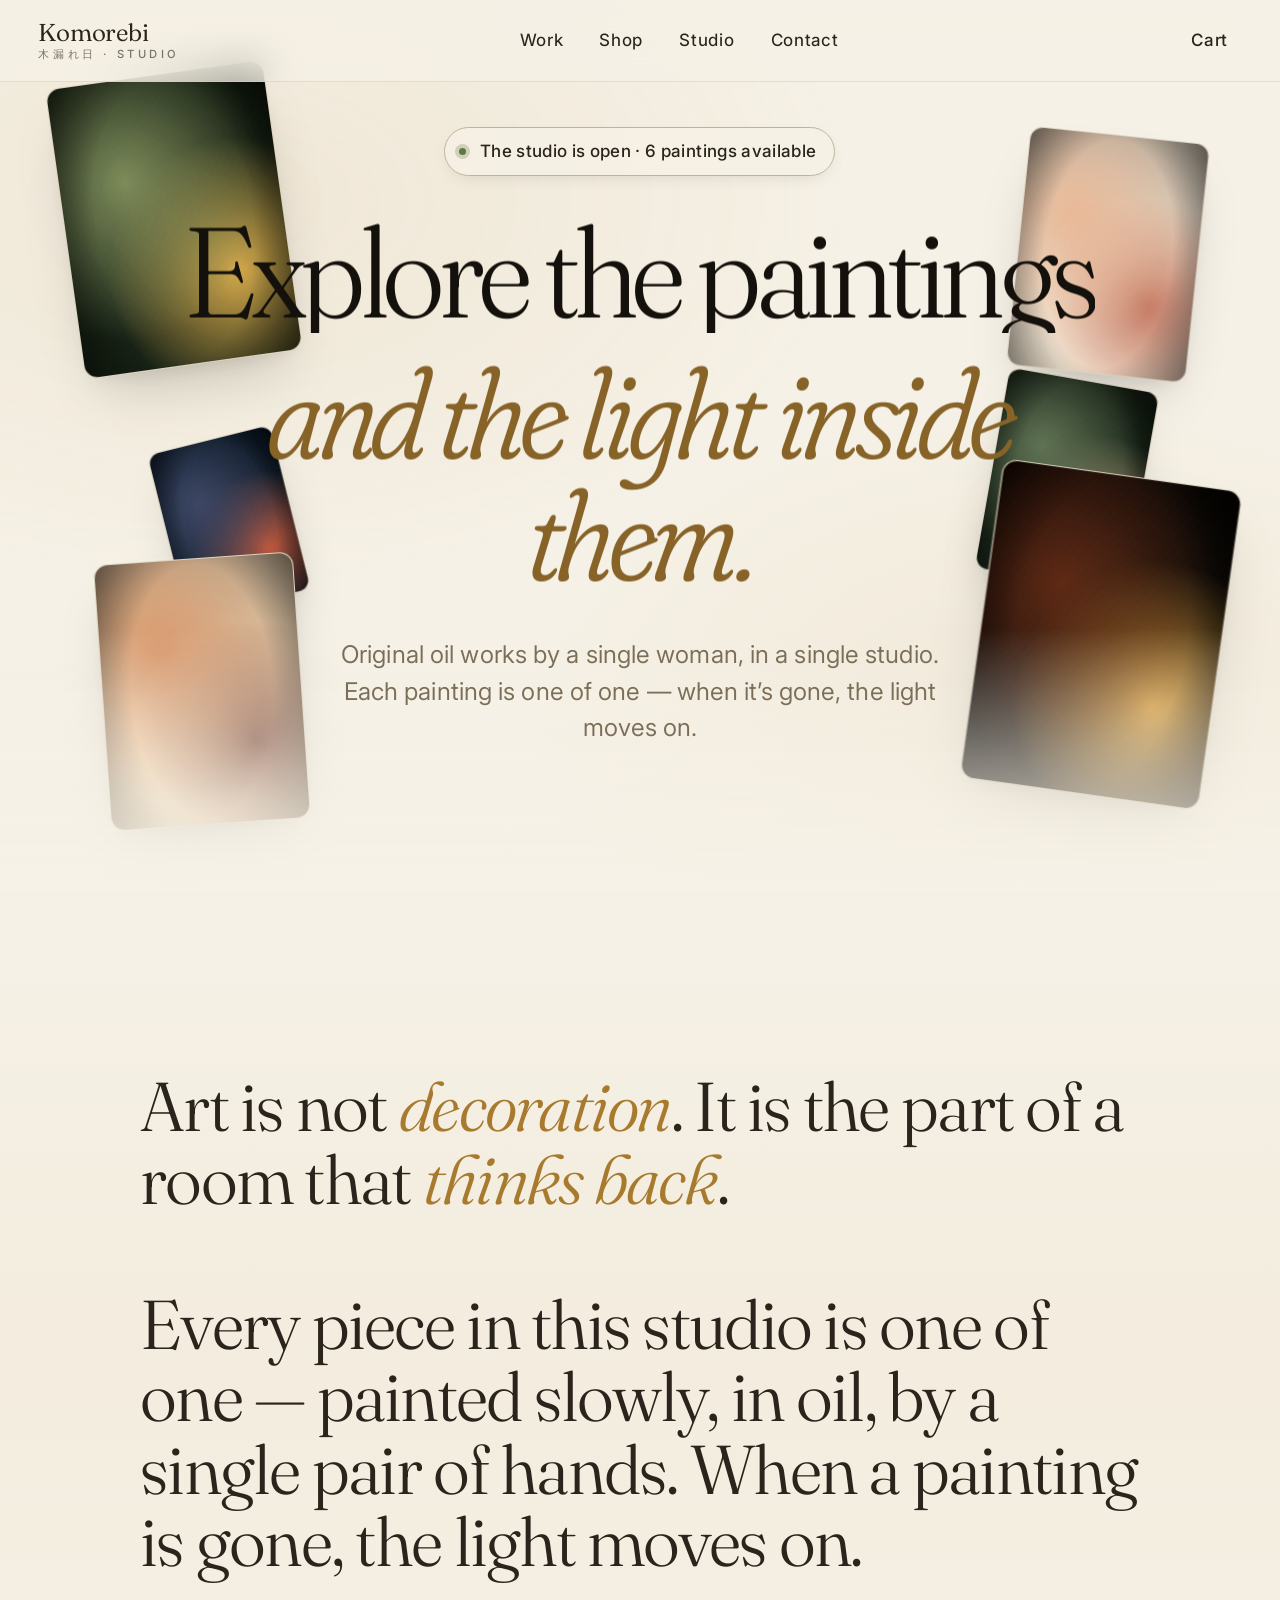
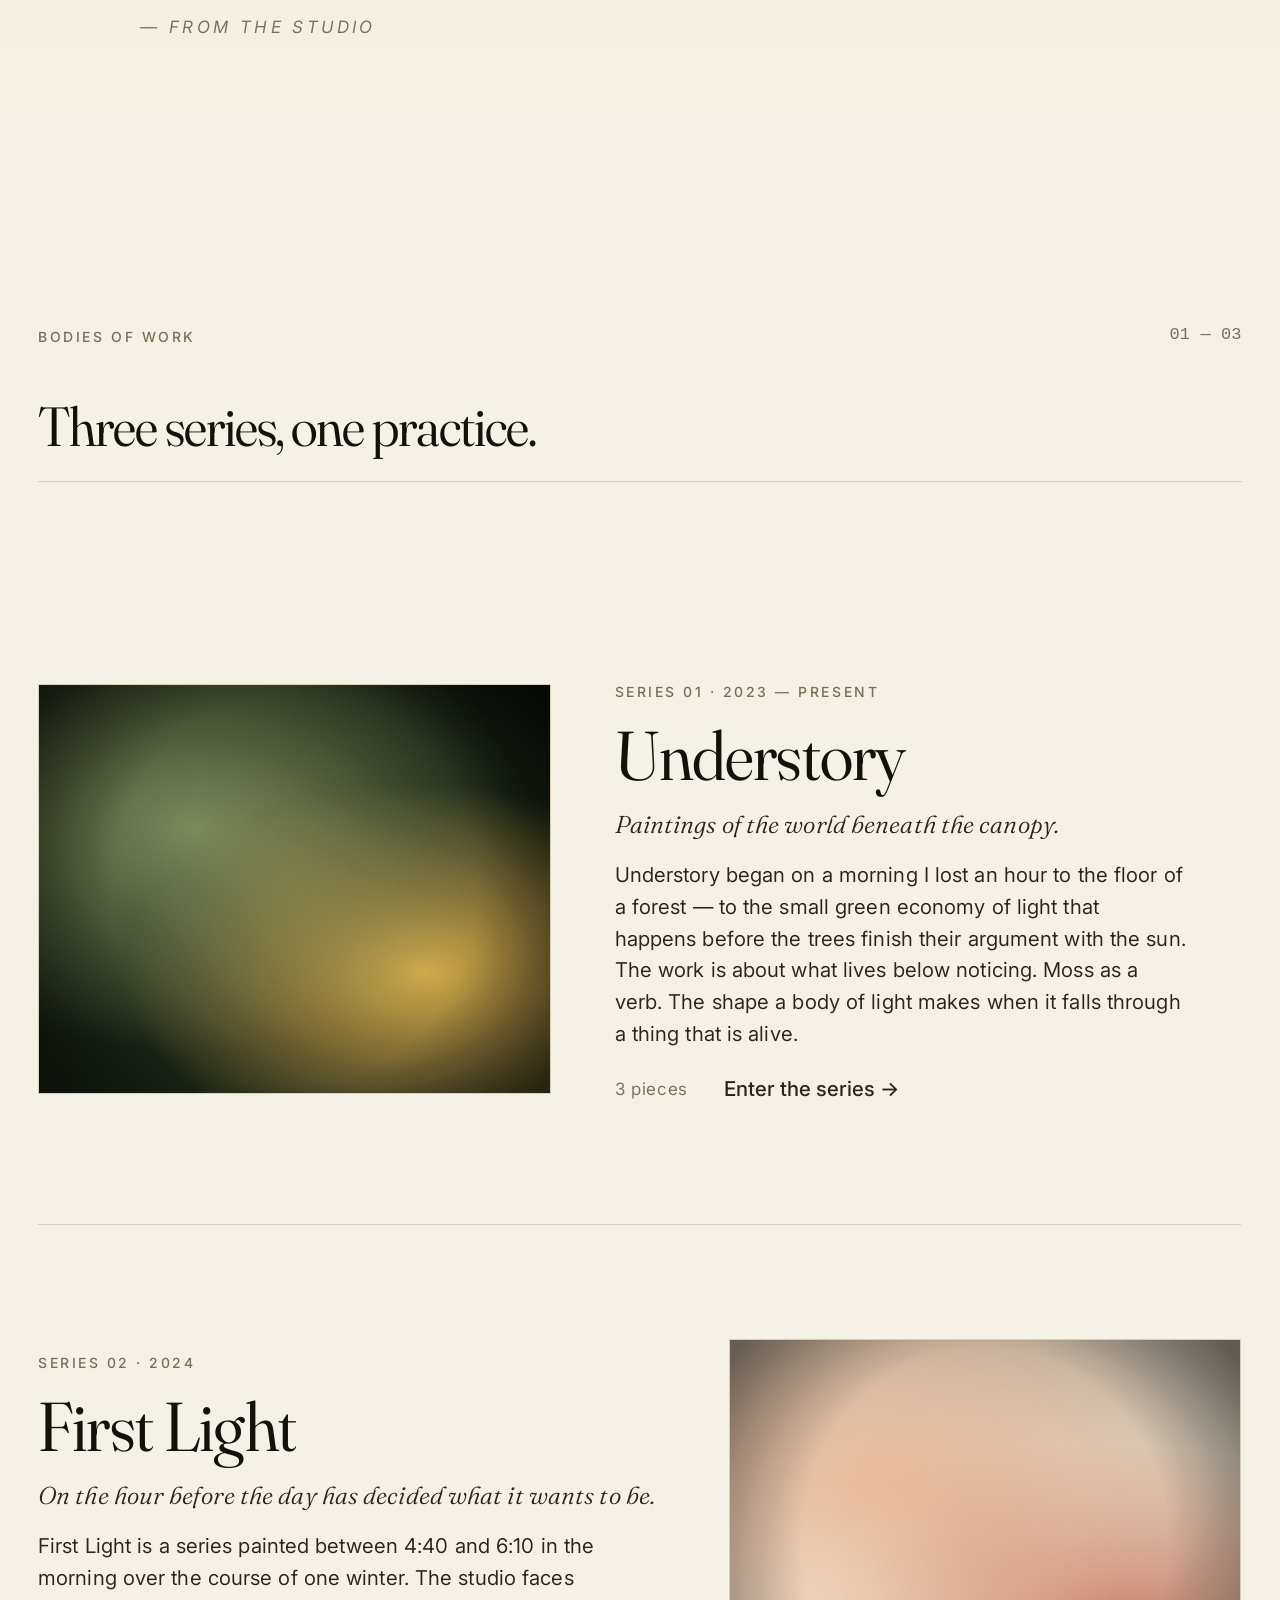
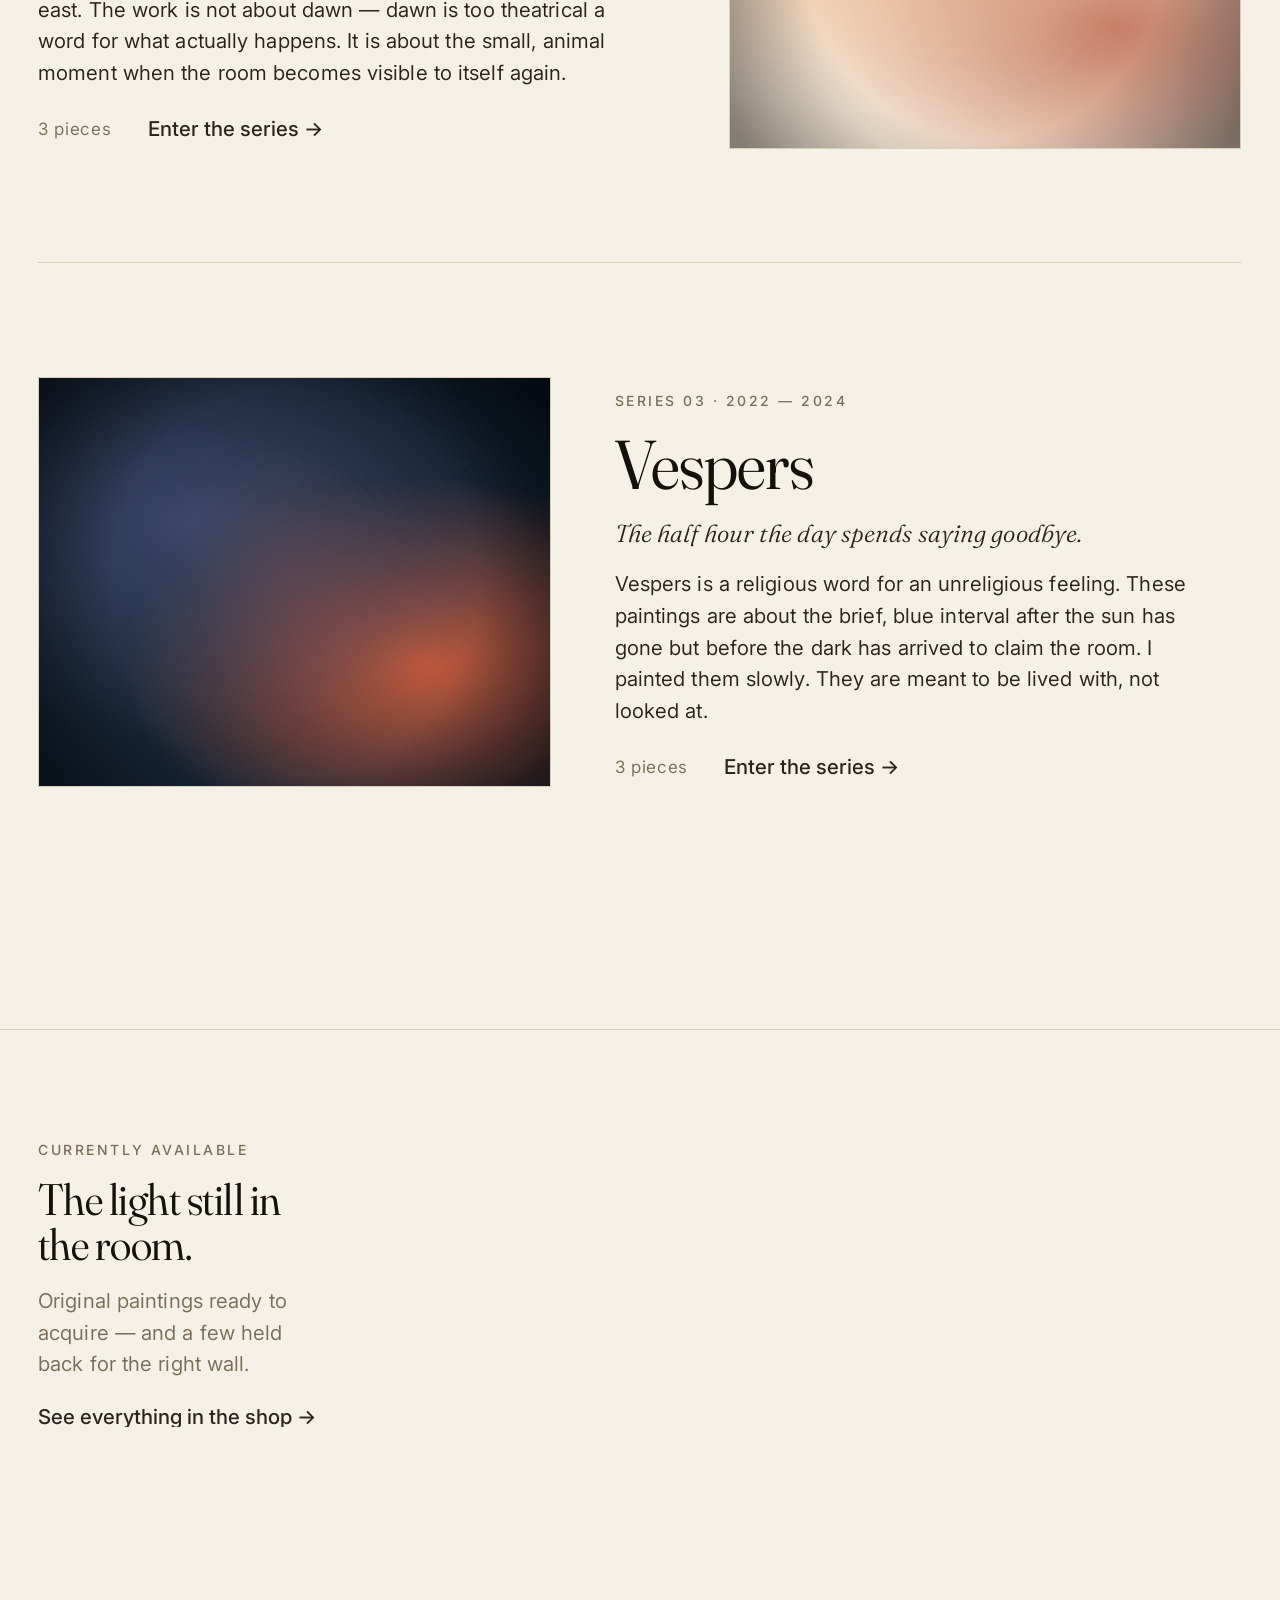
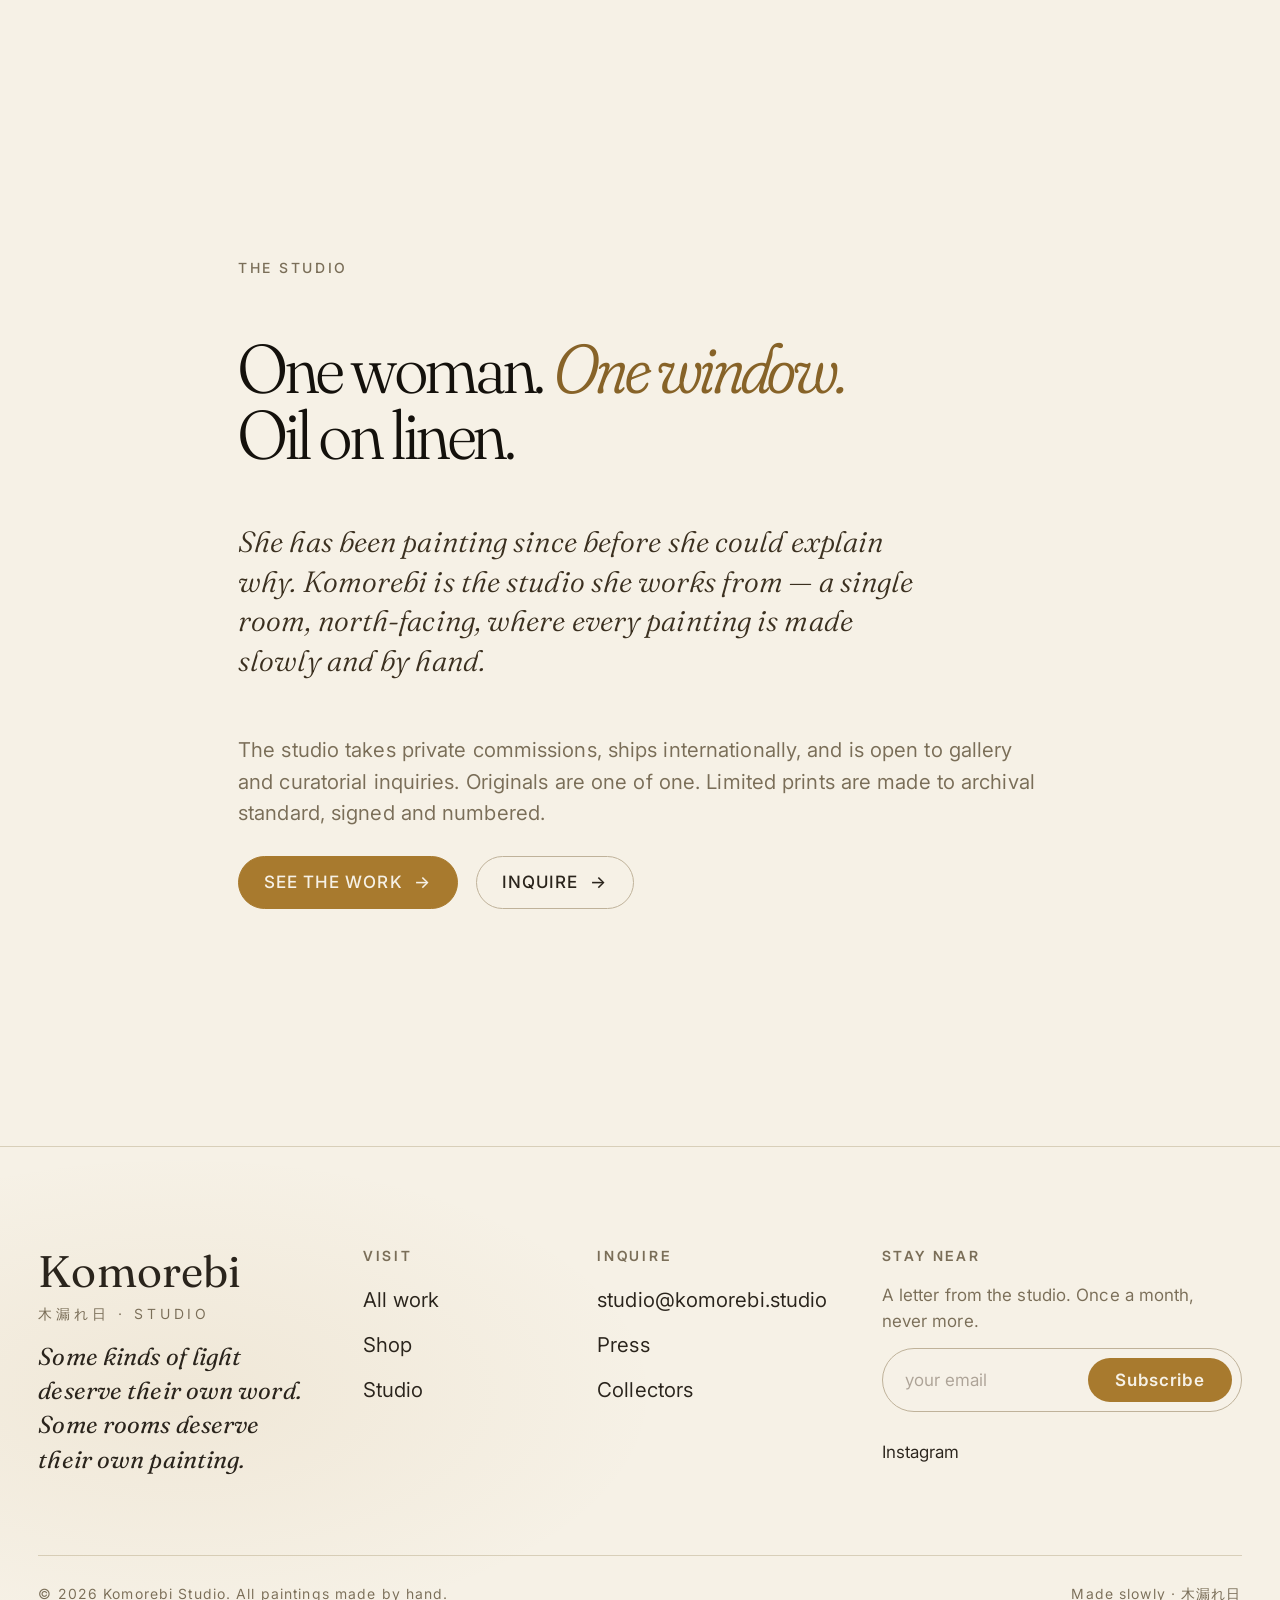
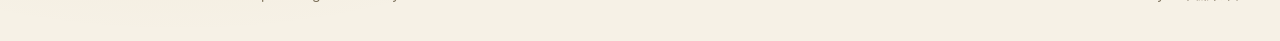
==== commit 15e61388: "not so nice hero" ====
--- a/index.html
+++ b/index.html
@@ -58,29 +58,40 @@
   <main id="main">
 
     <!-- ============================= HERO ============================= -->
-    <section class="hero" data-mounted>
-      <div class="hero__inner">
-        <h1 class="display hero__title kerned">
-          <span class="split-line"><span class="split-line__inner">Some kinds of light</span></span>
-          <em class="italic"><span class="split-line"><span class="split-line__inner" style="transition-delay:120ms">deserve their own word.</span></span></em>
+    <section class="hero-v2" id="hero" aria-labelledby="hero-h">
+
+      <!-- Floating artwork cards (populated by JS) -->
+      <div class="hero-cards" id="hero-cards" aria-hidden="true"></div>
+
+      <!-- Centered editorial composition -->
+      <div class="hero-v2__inner">
+        <a class="hero-v2__badge" href="shop.html" data-reveal>
+          <span class="hero-v2__badge-dot" aria-hidden="true"></span>
+          <span>The studio is open · <span id="badge-count">—</span> paintings available</span>
+        </a>
+
+        <h1 id="hero-h" class="hero-v2__title display kerned">
+          <span class="split-line"><span class="split-line__inner">Explore the paintings</span></span>
+          <em class="hero-v2__title-italic">
+            <span class="split-line"><span class="split-line__inner" style="transition-delay:160ms">and the light inside them.</span></span>
+          </em>
         </h1>
 
-        <p class="hero__caption" data-reveal style="--reveal-delay:600ms">
-          <strong>Komorebi (木漏れ日)</strong>
-          Original oil paintings of the moments that move through us
-          before we name them. Made by hand, by one woman, in the quiet hours.
-        </p>
-      </div>
-
-      <div class="hero__footer">
-        <p class="definition" data-reveal style="--reveal-delay:900ms">
-          You don&rsquo;t buy a painting. You buy a window
-          she cut from her own seeing.
-        </p>
-        <a class="hero__scrollcue" href="#manifesto" data-reveal style="--reveal-delay:1100ms">
-          Step inside
-        </a>
-      </div>
+        <p class="hero-v2__desc" data-reveal style="--reveal-delay:500ms">
+          Original oil works by a single woman, in a single studio. Each painting is one of one — when it&rsquo;s gone, the light moves on.
+        </p>
+
+        <div class="hero-v2__cta-row" data-reveal style="--reveal-delay:680ms">
+          <a class="btn btn--primary btn--lg" href="work.html">
+            <span class="btn__label">See the work</span>
+            <span class="btn__arrow" aria-hidden="true">→</span>
+          </a>
+          <a class="btn btn--link" href="#manifesto">Read the studio note</a>
+        </div>
+      </div>
+
+      <!-- Mist / fog gradient near bottom -->
+      <div class="hero-v2__mist" aria-hidden="true"></div>
     </section>
 
     <!-- ============================ MANIFESTO ========================= -->
@@ -219,12 +230,107 @@
 
   <script type="module">
     import { initSite, observeReveal } from './js/main.js';
-    import { loadData, workCardHTML, worksInSeries } from './js/data.js';
+    import { loadData, workCardHTML, worksInSeries, escapeAttr, escapeHTML } from './js/data.js';
 
     initSite();
+
+    /** Pick `n` works spread across series so the hero composition isn't all one palette. */
+    function pickAcrossSeries(works, series, n) {
+      const buckets = series.map((s) => works.filter((w) => w.series === s.id));
+      const out = [];
+      let i = 0;
+      while (out.length < n && buckets.some((b) => b.length)) {
+        const b = buckets[i % buckets.length];
+        if (b.length) out.push(b.shift());
+        i++;
+      }
+      return out.slice(0, n);
+    }
+
+    // -------- Floating hero cards: choreography preset --------
+    // 6 positions hand-tuned for asymmetric, layered, editorial composition.
+    // Each: position (top/left/right/bottom in %), width, rotation, scale, depth (parallax strength), float duration & delay.
+    const HERO_CARDS = [
+      { top: '8%',  left: '5%',  w: 220, r: -8,  s: 1.00, depth: 28, dur: 13, delay: 0.0, z: 2 },
+      { top: '14%', right:'6%',  w: 190, r:  6,  s: 0.95, depth: 22, dur: 15, delay: 1.2, z: 2 },
+      { top: '46%', left: '12%', w: 150, r: -14, s: 0.85, depth: 16, dur: 17, delay: 0.6, z: 1 },
+      { top: '40%', right:'10%', w: 170, r: 10,  s: 0.90, depth: 18, dur: 14, delay: 2.0, z: 1 },
+      { bottom:'10%', left:'8%', w: 200, r: -4,  s: 1.00, depth: 26, dur: 12, delay: 1.6, z: 2 },
+      { bottom:'14%', right:'5%',w: 230, r:  8,  s: 1.05, depth: 30, dur: 16, delay: 0.4, z: 2 },
+    ];
 
     (async () => {
       const { works, series } = await loadData();
+
+      // -------- Hero floating cards --------
+      const availableWorks = works.filter((w) => w.status === 'available');
+      document.getElementById('badge-count').textContent = availableWorks.length;
+
+      const heroCards = document.getElementById('hero-cards');
+      // Pick 6 works for visual variety across series
+      const picks = pickAcrossSeries(works, series, 6);
+      heroCards.innerHTML = picks.map((work, i) => {
+        const cfg = HERO_CARDS[i];
+        const colors = work.dominantColors || [];
+        const pos = [
+          cfg.top != null    ? `top:${cfg.top}`       : '',
+          cfg.bottom != null ? `bottom:${cfg.bottom}` : '',
+          cfg.left != null   ? `left:${cfg.left}`     : '',
+          cfg.right != null  ? `right:${cfg.right}`   : '',
+        ].filter(Boolean).join(';');
+        const styleVars = [
+          pos,
+          `--w:${cfg.w}px`,
+          `--r:${cfg.r}deg`,
+          `--s:${cfg.s}`,
+          `--depth:${cfg.depth}`,
+          `--anim-d:${cfg.dur}s`,
+          `--anim-delay:${cfg.delay}s`,
+          `--c1:${colors[0] || '#1f2a1c'}`,
+          `--c2:${colors[1] || '#7a8a5a'}`,
+          `--c3:${colors[2] || '#d4a849'}`,
+          `z-index:${cfg.z}`,
+          `--reveal-delay:${i * 90}ms`,
+        ].join(';');
+        return `
+          <a class="hero-card" data-reveal href="artwork.html?id=${escapeAttr(work.id)}" style="${styleVars}" aria-label="${escapeAttr(work.title)}">
+            <div class="work-card__placeholder" aria-hidden="true"></div>
+            <img class="hero-card__art" data-loading src="${escapeAttr(work.image)}"
+                 alt="" loading="lazy" decoding="async"
+                 onload="this.removeAttribute('data-loading')"
+                 onerror="this.style.display='none'">
+            <div class="hero-card__label">
+              <span class="hero-card__title">${escapeHTML(work.title)}</span>
+              <span class="hero-card__meta">${work.year}</span>
+            </div>
+          </a>
+        `;
+      }).join('');
+
+      // Pointer parallax — set --mx, --my on hero container (0..1 → -0.5..0.5)
+      const heroEl = document.getElementById('hero');
+      const reducedMotion = matchMedia('(prefers-reduced-motion: reduce)').matches;
+      if (!reducedMotion && !matchMedia('(pointer: coarse)').matches) {
+        let raf = 0, mx = 0, my = 0, tx = 0, ty = 0;
+        heroEl.addEventListener('pointermove', (e) => {
+          const r = heroEl.getBoundingClientRect();
+          tx = (e.clientX - r.left) / r.width  - 0.5;
+          ty = (e.clientY - r.top)  / r.height - 0.5;
+          if (!raf) raf = requestAnimationFrame(loop);
+        });
+        heroEl.addEventListener('pointerleave', () => { tx = 0; ty = 0; if (!raf) raf = requestAnimationFrame(loop); });
+        function loop() {
+          mx += (tx - mx) * 0.08;
+          my += (ty - my) * 0.08;
+          heroEl.style.setProperty('--mx', mx.toFixed(4));
+          heroEl.style.setProperty('--my', my.toFixed(4));
+          if (Math.abs(tx - mx) > 0.001 || Math.abs(ty - my) > 0.001) {
+            raf = requestAnimationFrame(loop);
+          } else {
+            raf = 0;
+          }
+        }
+      }
 
       // Series count
       document.getElementById('series-count').textContent =
--- a/css/layout.css
+++ b/css/layout.css
@@ -103,97 +103,269 @@
   .site-nav__links { display: none; }
 }
 
-/* Hero ------------------------------------------------------ */
-
-.hero {
+/* Hero v2 — floating cards composition --------------------- */
+
+.hero-v2 {
   position: relative;
   min-height: 100vh;
-  padding: clamp(7rem, 14vh, 11rem) var(--gutter) var(--sp-9);
-  display: grid;
-  grid-template-rows: 1fr auto;
-  gap: var(--sp-7);
+  display: grid;
+  place-items: center;
+  padding: clamp(7rem, 14vh, 10rem) var(--gutter) clamp(3rem, 8vh, 6rem);
   overflow: hidden;
-}
-
-.hero__inner {
-  display: grid;
-  grid-template-columns: 1.1fr 0.9fr;
-  align-items: end;
-  gap: var(--sp-8);
-  max-width: var(--maxw);
-  margin: 0 auto;
+  isolation: isolate;
+  perspective: 1400px;
+  /* faint dappled-light ambience behind everything */
+  background:
+    radial-gradient(70% 60% at 18% 22%, color-mix(in oklab, var(--accent) 9%, transparent), transparent 70%),
+    radial-gradient(60% 50% at 82% 78%, color-mix(in oklab, var(--accent) 7%, transparent), transparent 70%);
+}
+
+.hero-v2__inner {
+  position: relative;
+  z-index: 3;
+  text-align: center;
+  max-width: 980px;
   width: 100%;
-}
-
-@media (max-width: 900px) {
-  .hero__inner {
-    grid-template-columns: 1fr;
-    align-items: start;
-  }
-}
-
-.hero__title {
-  font-size: var(--step-8);
-}
-
-.hero__title .italic { display: block; }
-
-.hero__caption {
-  align-self: end;
-  max-width: 34ch;
-  font-size: var(--step-0);
-  color: var(--fg);
-  line-height: 1.5;
-}
-
-.hero__caption strong {
-  font-family: var(--font-display);
-  font-weight: 420;
-  color: var(--fg-strong);
-  display: block;
-  font-style: italic;
-  margin-bottom: var(--sp-2);
-  font-size: var(--step-1);
-}
-
-.hero__footer {
-  display: flex;
-  align-items: end;
-  justify-content: space-between;
-  gap: var(--sp-6);
-  max-width: var(--maxw);
-  margin: 0 auto;
-  width: 100%;
-  font-size: var(--step--1);
-  color: var(--fg-muted);
-  flex-wrap: wrap;
-}
-
-.hero__footer .definition {
-  max-width: 36ch;
-  font-style: italic;
-  font-family: var(--font-display);
-  color: var(--fg);
-  font-size: var(--step-0);
-  line-height: 1.45;
-}
-
-.hero__scrollcue {
+  display: grid;
+  justify-items: center;
+  gap: var(--sp-5);
+}
+
+/* — Social-proof badge — */
+.hero-v2__badge {
   display: inline-flex;
   align-items: center;
   gap: var(--sp-3);
-  font-size: var(--step--2);
-  letter-spacing: 0.24em;
-  text-transform: uppercase;
-}
-
-.hero__scrollcue::before {
+  padding: 0.6em 1.05em 0.6em 0.85em;
+  border-radius: 999px;
+  border: 1px solid var(--border-strong);
+  background: color-mix(in oklab, var(--bg) 78%, transparent);
+  backdrop-filter: blur(14px);
+  -webkit-backdrop-filter: blur(14px);
+  color: var(--fg);
+  font-size: var(--step--1);
+  font-weight: 500;
+  letter-spacing: 0.02em;
+  box-shadow: 0 6px 20px -10px rgba(20, 15, 8, 0.18);
+  transition: transform var(--dur) var(--ease-out), border-color var(--dur);
+  margin-bottom: var(--sp-2);
+}
+.hero-v2__badge:hover {
+  transform: translateY(-2px);
+  border-color: var(--accent);
+}
+.hero-v2__badge-dot {
+  width: 7px; height: 7px; border-radius: 50%;
+  background: var(--success);
+  box-shadow: 0 0 0 4px color-mix(in oklab, var(--success) 25%, transparent);
+  animation: badgePulse 2.4s ease-in-out infinite;
+}
+@keyframes badgePulse {
+  0%, 100% { box-shadow: 0 0 0 0 color-mix(in oklab, var(--success) 30%, transparent); }
+  50%      { box-shadow: 0 0 0 6px color-mix(in oklab, var(--success) 0%,  transparent); }
+}
+
+/* — Headline — */
+.hero-v2__title {
+  font-size: clamp(2.8rem, 10vw, 7.5rem);
+  font-weight: 320;
+  font-family: var(--font-display);
+  line-height: 0.95;
+  letter-spacing: -0.035em;
+  font-variation-settings: "opsz" 144, "SOFT" 50;
+  color: var(--fg-strong);
+  margin: 0;
+  max-width: 14ch;
+}
+
+.hero-v2__title-italic {
+  display: block;
+  font-style: italic;
+  font-weight: 320;
+  color: color-mix(in oklab, var(--accent) 90%, var(--fg-strong));
+  font-variation-settings: "opsz" 144, "SOFT" 100;
+  margin-top: 0.15em;
+}
+
+/* — Description + CTA — */
+.hero-v2__desc {
+  font-size: var(--step-1);
+  color: var(--fg-muted);
+  max-width: 40ch;
+  line-height: 1.5;
+  margin: var(--sp-3) auto 0;
+}
+
+.hero-v2__cta-row {
+  display: inline-flex;
+  align-items: center;
+  gap: var(--sp-5);
+  margin-top: var(--sp-4);
+  flex-wrap: wrap;
+  justify-content: center;
+}
+
+.btn--lg {
+  --pad-x: 1.8rem;
+  --pad-y: 1.15rem;
+  font-size: var(--step-0);
+  letter-spacing: 0.05em;
+}
+
+/* — Floating cards container — */
+.hero-cards {
+  position: absolute;
+  inset: 0;
+  z-index: 1;
+  pointer-events: none;
+  transform-style: preserve-3d;
+}
+.hero-cards > * { pointer-events: auto; }
+
+/* — Individual card —
+   Composed across the three independent transform slots so they don't fight:
+   • `translate`  → JS-driven parallax (lerped in JS, no CSS transition needed)
+   • `rotate`     → static tilt (per-card)
+   • `scale`      → static scale  (per-card)
+   • `transform`  → ambient float keyframe + reveal rise (kept in one slot)   */
+.hero-card {
+  --w: 200px;
+  --r: 0deg;
+  --s: 1;
+  --depth: 20;
+  --anim-d: 14s;
+  --anim-delay: 0s;
+  position: absolute;
+  width: var(--w);
+  aspect-ratio: 3 / 4;
+  border-radius: 14px;
+  overflow: hidden;
+  background: var(--bg-card);
+  border: 1px solid color-mix(in oklab, var(--border) 80%, transparent);
+  box-shadow:
+    0 30px 60px -22px rgba(20, 15, 8, 0.22),
+    0 10px 24px -12px rgba(20, 15, 8, 0.12),
+    inset 0 0 0 1px rgba(255, 255, 255, 0.4);
+  translate:
+    calc(var(--mx, 0) * var(--depth) * -1px)
+    calc(var(--my, 0) * var(--depth) * -1px);
+  rotate: var(--r);
+  scale: var(--s);
+  animation: cardFloat var(--anim-d) ease-in-out var(--anim-delay) infinite backwards;
+  transition: box-shadow 0.5s var(--ease-out);
+  will-change: transform, translate;
+}
+
+/* Soft accent glow behind each card */
+.hero-card::after {
   content: "";
-  width: 2.5rem;
-  height: 1px;
-  background: currentColor;
-  animation: scrollCue 2.4s var(--ease-in-out) infinite;
-  transform-origin: left center;
+  position: absolute;
+  inset: -22%;
+  background:
+    radial-gradient(closest-side,
+      color-mix(in oklab, var(--c3, var(--accent)) 38%, transparent),
+      transparent 70%);
+  filter: blur(34px);
+  z-index: -1;
+  opacity: 0.55;
+  pointer-events: none;
+}
+
+.hero-card:hover {
+  box-shadow:
+    0 40px 80px -22px rgba(20, 15, 8, 0.32),
+    0 14px 30px -10px rgba(20, 15, 8, 0.18),
+    inset 0 0 0 1px rgba(255, 255, 255, 0.5);
+}
+
+@keyframes cardFloat {
+  0%, 100% { transform: translateY(0) rotateX(0); }
+  50%      { transform: translateY(-14px) rotateX(2deg); }
+}
+
+.hero-card__art {
+  position: absolute;
+  inset: 0;
+  width: 100%;
+  height: 100%;
+  object-fit: cover;
+  z-index: 1;
+  transition: opacity var(--dur) var(--ease-out);
+}
+.hero-card__art[data-loading] { opacity: 0; }
+
+.hero-card__label {
+  position: absolute;
+  inset: auto 0 0 0;
+  z-index: 2;
+  padding: var(--sp-4) var(--sp-4) var(--sp-3);
+  display: flex;
+  align-items: end;
+  justify-content: space-between;
+  gap: var(--sp-2);
+  color: #fff;
+  font-family: var(--font-display);
+  background: linear-gradient(180deg, transparent, rgba(0, 0, 0, 0.55) 80%);
+  opacity: 0;
+  transform: translateY(6px);
+  transition: opacity 0.4s var(--ease-out), transform 0.4s var(--ease-out);
+}
+.hero-card:hover .hero-card__label {
+  opacity: 1;
+  transform: translateY(0);
+}
+
+.hero-card__title {
+  font-size: 0.92rem;
+  font-style: italic;
+  font-weight: 360;
+  letter-spacing: -0.005em;
+  line-height: 1.1;
+}
+.hero-card__meta {
+  font-family: var(--font-mono);
+  font-size: 0.7rem;
+  letter-spacing: 0.08em;
+  opacity: 0.8;
+  align-self: end;
+}
+
+/* Card reveal — fade in only; the ambient float carries the motion */
+.hero-card[data-reveal] {
+  opacity: 0;
+  transition: opacity 1.2s var(--ease-out),
+              box-shadow 0.5s var(--ease-out);
+  transition-delay: var(--reveal-delay, 0ms);
+}
+.hero-card[data-reveal].is-revealed {
+  opacity: 1;
+}
+
+/* — Mist gradient near bottom — */
+.hero-v2__mist {
+  position: absolute;
+  inset: auto 0 0 0;
+  height: 32vh;
+  z-index: 2;
+  background: linear-gradient(180deg,
+    transparent 0%,
+    color-mix(in oklab, var(--bg) 50%, transparent) 45%,
+    var(--bg) 95%);
+  pointer-events: none;
+}
+
+/* Responsive — drop cards on small screens, keep typography hero clean */
+@media (max-width: 760px) {
+  .hero-v2 { padding-top: clamp(6rem, 14vh, 8rem); }
+  .hero-cards { display: none; }
+  .hero-v2__title { font-size: clamp(2.6rem, 13vw, 4.5rem); }
+  .hero-v2__inner { max-width: 100%; }
+}
+
+@media (prefers-reduced-motion: reduce) {
+  .hero-card { animation: none; }
+  .hero-card[data-reveal] { opacity: 1; translate: 0; }
+  .hero-v2__badge-dot { animation: none; }
 }
 
 /* Section primitives --------------------------------------- */
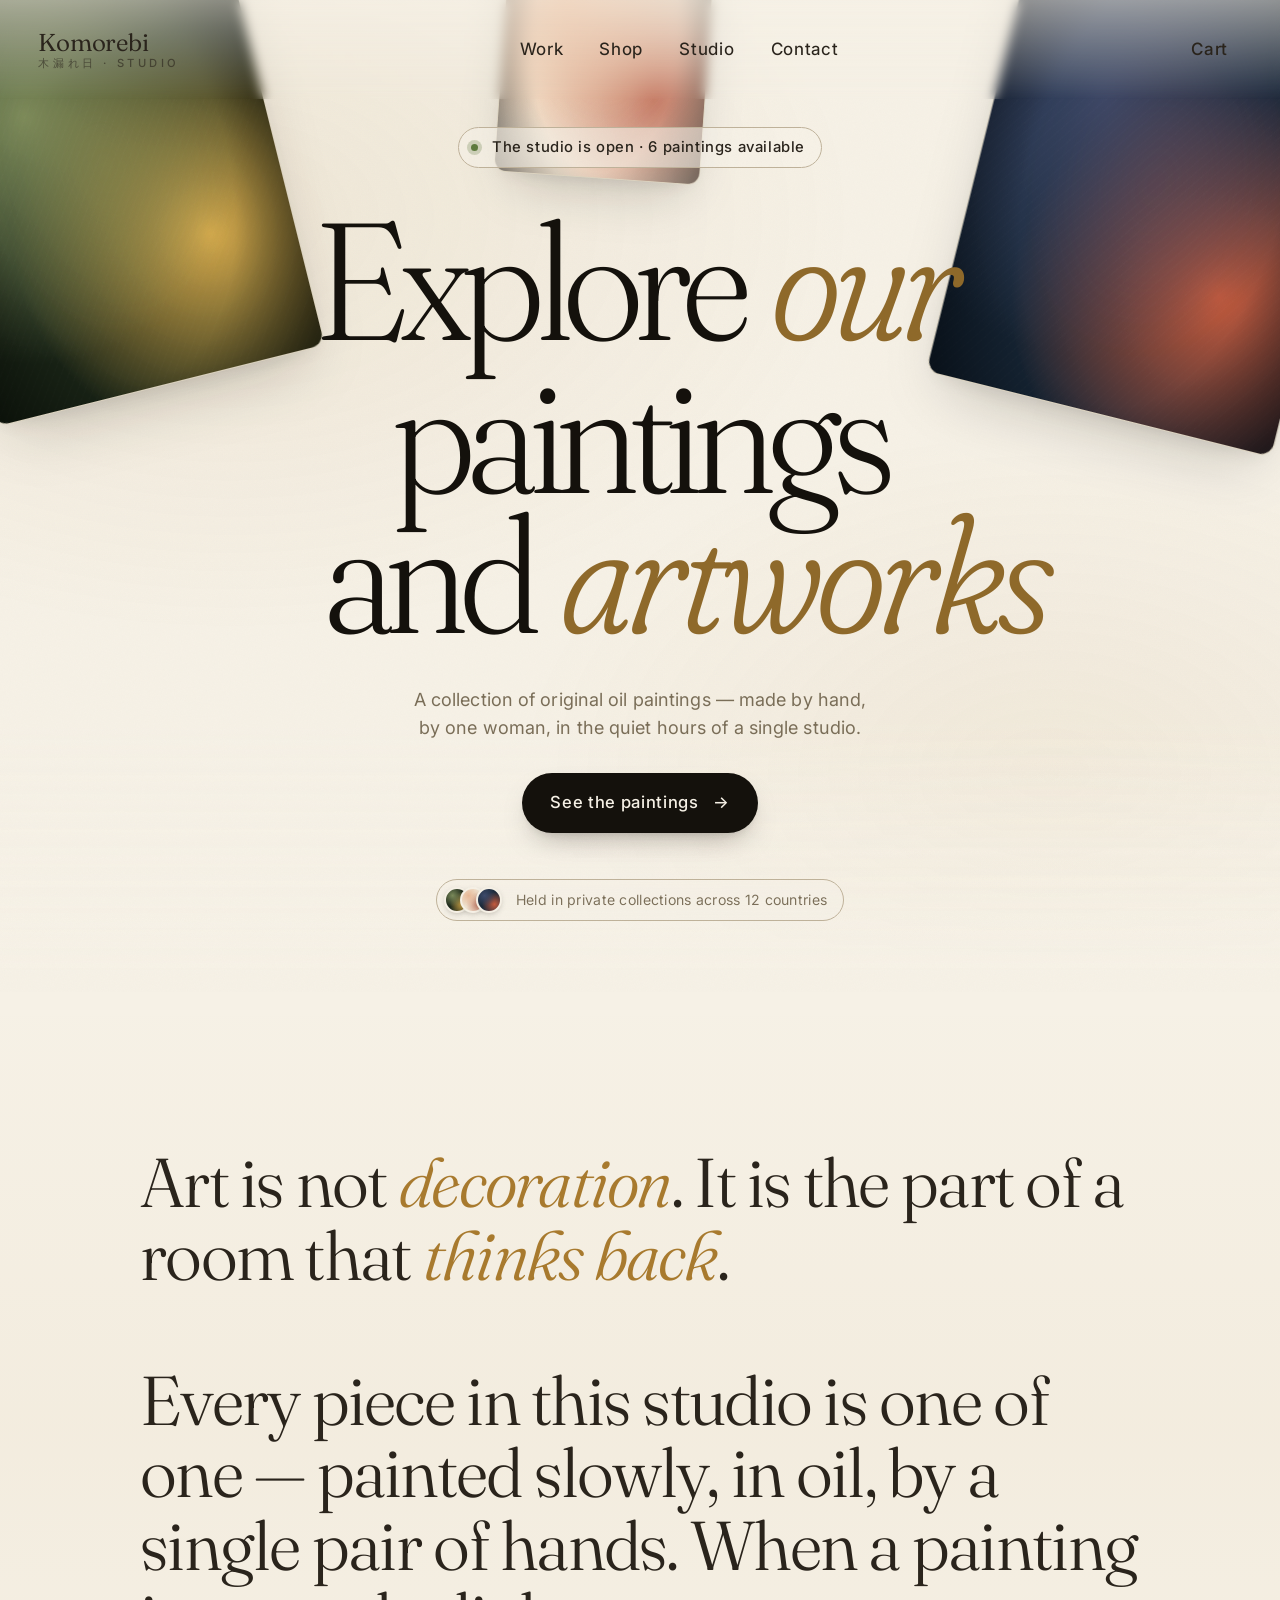
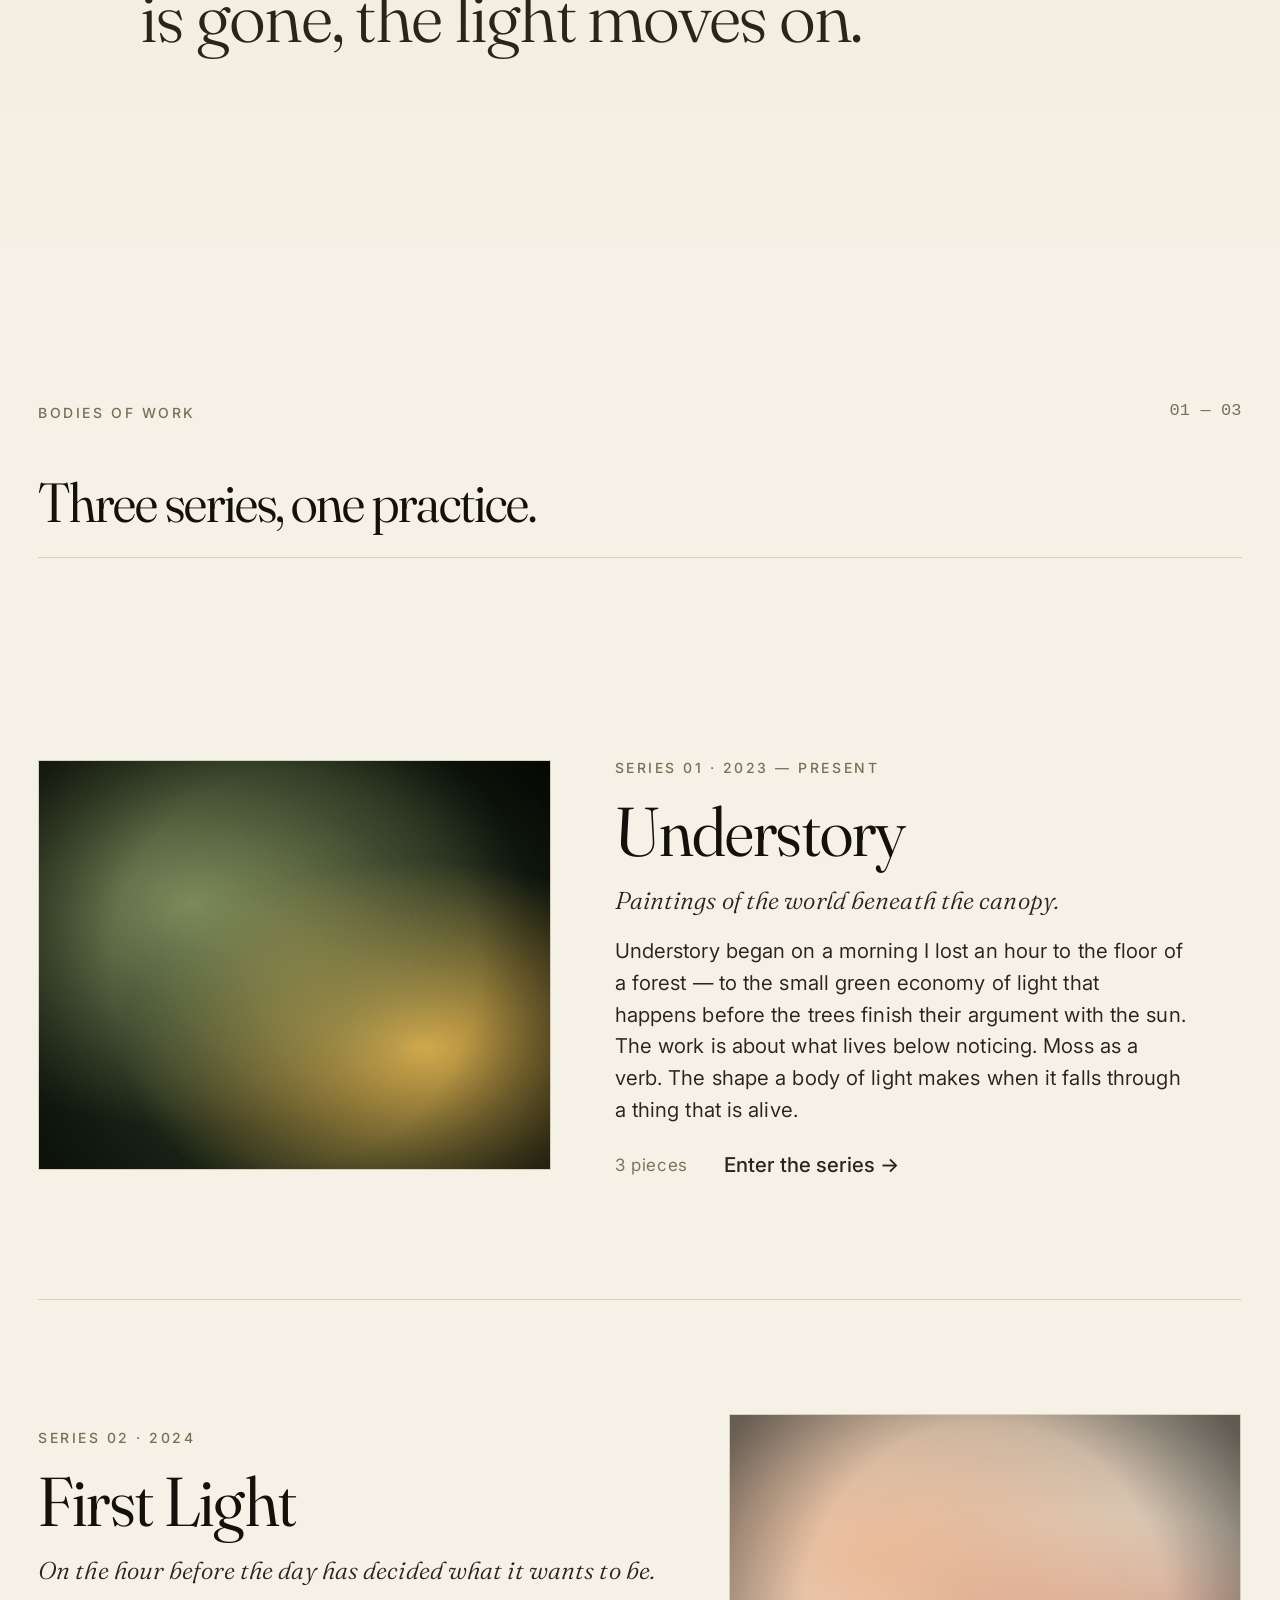
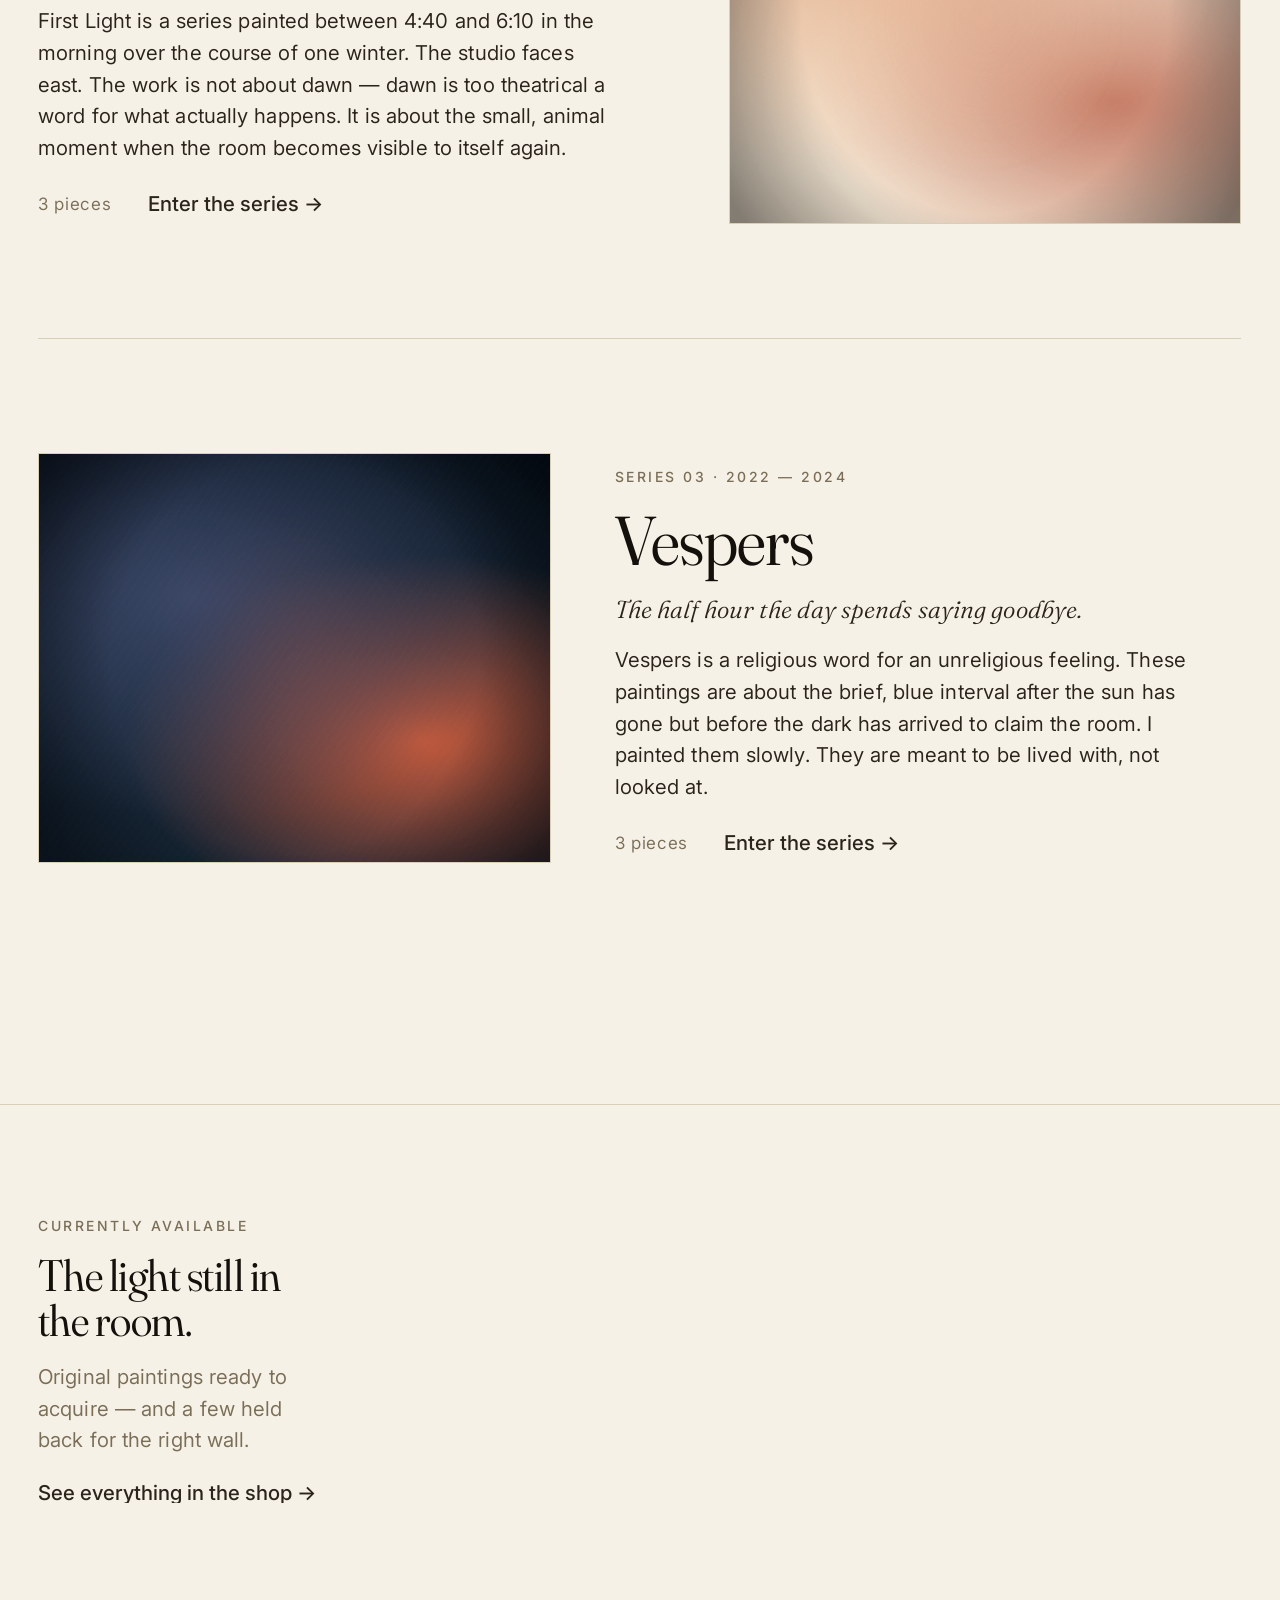
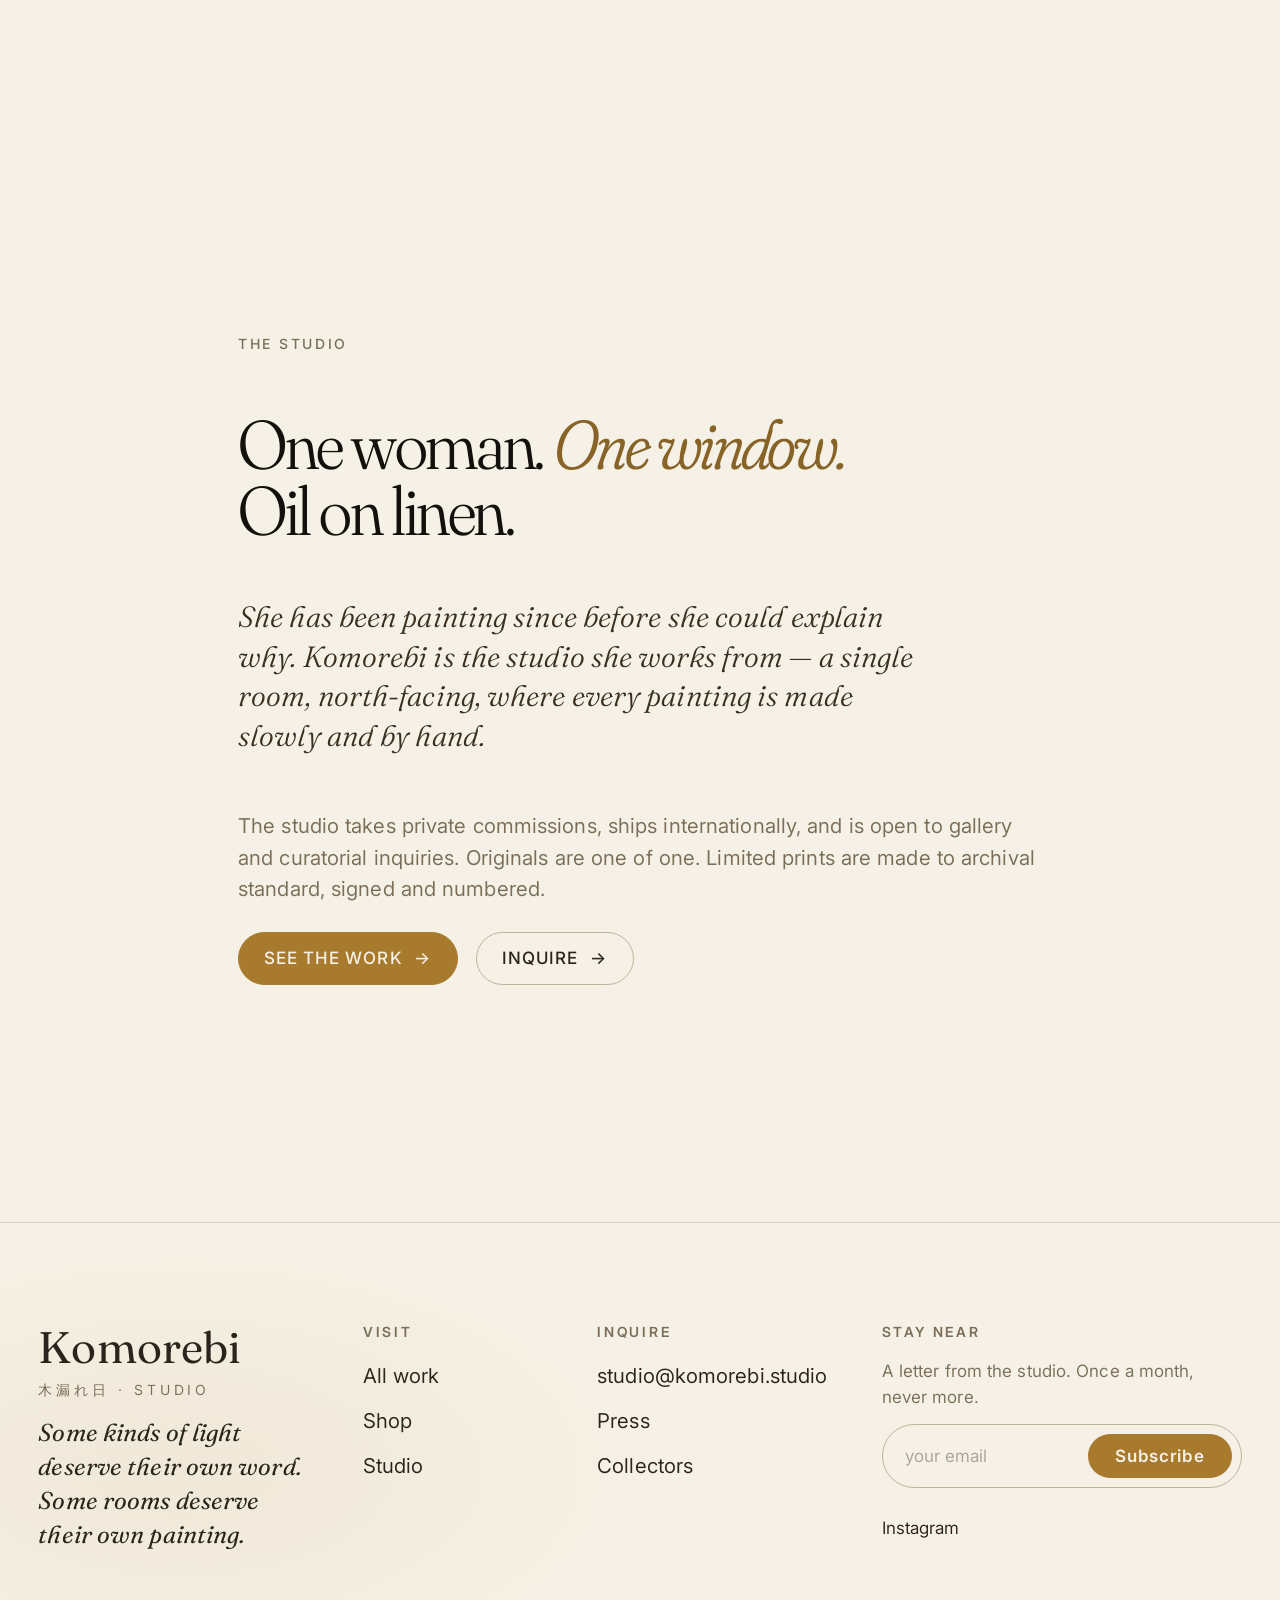
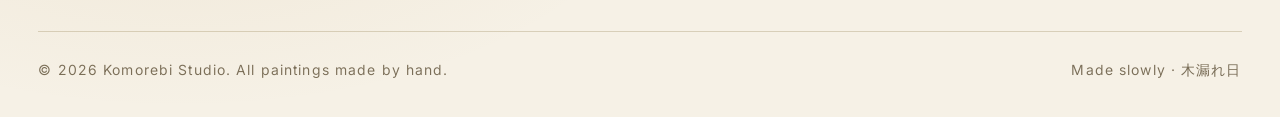
==== commit 6dd78faf: "still not nice" ====
--- a/index.html
+++ b/index.html
@@ -58,40 +58,39 @@
   <main id="main">
 
     <!-- ============================= HERO ============================= -->
-    <section class="hero-v2" id="hero" aria-labelledby="hero-h">
+    <section class="hero-v3" id="hero" aria-labelledby="hero-h">
 
       <!-- Floating artwork cards (populated by JS) -->
       <div class="hero-cards" id="hero-cards" aria-hidden="true"></div>
 
-      <!-- Centered editorial composition -->
-      <div class="hero-v2__inner">
-        <a class="hero-v2__badge" href="shop.html" data-reveal>
-          <span class="hero-v2__badge-dot" aria-hidden="true"></span>
+      <div class="hero-v3__inner">
+        <a class="hero-v3__pill" href="shop.html">
+          <span class="hero-v3__pill-dot" aria-hidden="true"></span>
           <span>The studio is open · <span id="badge-count">—</span> paintings available</span>
         </a>
 
-        <h1 id="hero-h" class="hero-v2__title display kerned">
-          <span class="split-line"><span class="split-line__inner">Explore the paintings</span></span>
-          <em class="hero-v2__title-italic">
-            <span class="split-line"><span class="split-line__inner" style="transition-delay:160ms">and the light inside them.</span></span>
-          </em>
+        <h1 id="hero-h" class="hero-v3__title">
+          <span class="line">Explore <em>our</em> paintings</span>
+          <span class="line">and <em>artworks</em></span>
         </h1>
 
-        <p class="hero-v2__desc" data-reveal style="--reveal-delay:500ms">
-          Original oil works by a single woman, in a single studio. Each painting is one of one — when it&rsquo;s gone, the light moves on.
-        </p>
-
-        <div class="hero-v2__cta-row" data-reveal style="--reveal-delay:680ms">
-          <a class="btn btn--primary btn--lg" href="work.html">
-            <span class="btn__label">See the work</span>
-            <span class="btn__arrow" aria-hidden="true">→</span>
-          </a>
-          <a class="btn btn--link" href="#manifesto">Read the studio note</a>
+        <p class="hero-v3__desc">
+          A collection of original oil paintings — made by hand, by one woman, in the quiet hours of a single studio.
+        </p>
+
+        <a class="hero-v3__cta" href="work.html">
+          <span>See the paintings</span>
+          <span class="arrow" aria-hidden="true">→</span>
+        </a>
+
+        <div class="hero-v3__proof">
+          <div class="hero-v3__avatars" aria-hidden="true" id="proof-avatars"></div>
+          <span>Held in private collections across 12 countries</span>
         </div>
       </div>
 
       <!-- Mist / fog gradient near bottom -->
-      <div class="hero-v2__mist" aria-hidden="true"></div>
+      <div class="hero-v3__mist" aria-hidden="true"></div>
     </section>
 
     <!-- ============================ MANIFESTO ========================= -->
@@ -247,16 +246,13 @@
       return out.slice(0, n);
     }
 
-    // -------- Floating hero cards: choreography preset --------
-    // 6 positions hand-tuned for asymmetric, layered, editorial composition.
-    // Each: position (top/left/right/bottom in %), width, rotation, scale, depth (parallax strength), float duration & delay.
+    // -------- Floating hero cards: cinematic 3-card composition --------
+    // Across-the-top placement framing the headline. Asymmetric:
+    // left and right cards extend partially off-screen, center card recessed.
     const HERO_CARDS = [
-      { top: '8%',  left: '5%',  w: 220, r: -8,  s: 1.00, depth: 28, dur: 13, delay: 0.0, z: 2 },
-      { top: '14%', right:'6%',  w: 190, r:  6,  s: 0.95, depth: 22, dur: 15, delay: 1.2, z: 2 },
-      { top: '46%', left: '12%', w: 150, r: -14, s: 0.85, depth: 16, dur: 17, delay: 0.6, z: 1 },
-      { top: '40%', right:'10%', w: 170, r: 10,  s: 0.90, depth: 18, dur: 14, delay: 2.0, z: 1 },
-      { bottom:'10%', left:'8%', w: 200, r: -4,  s: 1.00, depth: 26, dur: 12, delay: 1.6, z: 2 },
-      { bottom:'14%', right:'5%',w: 230, r:  8,  s: 1.05, depth: 30, dur: 16, delay: 0.4, z: 2 },
+      { top: '-6%',  left: '-5%',  w: 340, r: -14, s: 1.00, depth: 32, dur: 16, delay: 0.0, z: 2 },
+      { top: '-12%', left: '38%',  w: 240, r:   4, s: 0.86, depth: 18, dur: 19, delay: 1.4, z: 1 },
+      { top: '-5%',  right:'-4%',  w: 350, r:  14, s: 1.02, depth: 34, dur: 17, delay: 0.7, z: 2 },
     ];
 
     (async () => {
@@ -267,8 +263,8 @@
       document.getElementById('badge-count').textContent = availableWorks.length;
 
       const heroCards = document.getElementById('hero-cards');
-      // Pick 6 works for visual variety across series
-      const picks = pickAcrossSeries(works, series, 6);
+      // Pick 3 works for visual variety across series
+      const picks = pickAcrossSeries(works, series, 3);
       heroCards.innerHTML = picks.map((work, i) => {
         const cfg = HERO_CARDS[i];
         const colors = work.dominantColors || [];
@@ -293,7 +289,7 @@
           `--reveal-delay:${i * 90}ms`,
         ].join(';');
         return `
-          <a class="hero-card" data-reveal href="artwork.html?id=${escapeAttr(work.id)}" style="${styleVars}" aria-label="${escapeAttr(work.title)}">
+          <a class="hero-card" href="artwork.html?id=${escapeAttr(work.id)}" style="${styleVars}" aria-label="${escapeAttr(work.title)}">
             <div class="work-card__placeholder" aria-hidden="true"></div>
             <img class="hero-card__art" data-loading src="${escapeAttr(work.image)}"
                  alt="" loading="lazy" decoding="async"
@@ -306,6 +302,20 @@
           </a>
         `;
       }).join('');
+
+      // -------- Proof chip avatars (3 mini gradient circles using palettes from the series) --------
+      const proofAvatars = document.getElementById('proof-avatars');
+      proofAvatars.innerHTML = picks.map((work) => {
+        const c = work.dominantColors || [];
+        return `<span style="--c1:${c[0] || '#1f2a1c'};--c2:${c[1] || '#7a8a5a'};--c3:${c[2] || '#d4a849'}"></span>`;
+      }).join('');
+
+      // -------- Trigger cinematic reveal once content is in DOM --------
+      const heroSection = document.getElementById('hero');
+      // Two RAFs: first to commit layout, second to let initial styles paint, then the transition runs.
+      requestAnimationFrame(() => requestAnimationFrame(() => {
+        heroSection.classList.add('is-revealed');
+      }));
 
       // Pointer parallax — set --mx, --my on hero container (0..1 → -0.5..0.5)
       const heroEl = document.getElementById('hero');
--- a/css/layout.css
+++ b/css/layout.css
@@ -12,12 +12,15 @@
   display: flex;
   align-items: center;
   justify-content: space-between;
-  padding: var(--sp-4) var(--gutter);
+  padding: var(--sp-5) var(--gutter);
   color: var(--fg);
-  background: color-mix(in oklab, var(--bg) 72%, transparent);
-  backdrop-filter: blur(18px) saturate(1.1);
-  -webkit-backdrop-filter: blur(18px) saturate(1.1);
-  border-bottom: 1px solid color-mix(in oklab, var(--border) 60%, transparent);
+  /* Thin editorial veil — not glass. A faint paper falloff keeps text readable
+     without announcing itself as a UI bar. */
+  background: linear-gradient(180deg,
+    color-mix(in oklab, var(--bg) 55%, transparent),
+    color-mix(in oklab, var(--bg)  0%, transparent));
+  backdrop-filter: blur(6px);
+  -webkit-backdrop-filter: blur(6px);
 }
 
 .site-nav__brand {
@@ -103,9 +106,9 @@
   .site-nav__links { display: none; }
 }
 
-/* Hero v2 — floating cards composition --------------------- */
-
-.hero-v2 {
+/* Hero v3 — cinematic editorial composition --------------- */
+
+.hero-v3 {
   position: relative;
   min-height: 100vh;
   display: grid;
@@ -113,48 +116,91 @@
   padding: clamp(7rem, 14vh, 10rem) var(--gutter) clamp(3rem, 8vh, 6rem);
   overflow: hidden;
   isolation: isolate;
-  perspective: 1400px;
-  /* faint dappled-light ambience behind everything */
+  perspective: 1600px;
   background:
     radial-gradient(70% 60% at 18% 22%, color-mix(in oklab, var(--accent) 9%, transparent), transparent 70%),
     radial-gradient(60% 50% at 82% 78%, color-mix(in oklab, var(--accent) 7%, transparent), transparent 70%);
 }
 
-.hero-v2__inner {
+/* Subtle paper grain — fine fractalNoise tile, multiplied at 4%. */
+.hero-v3::after {
+  content: "";
+  position: absolute;
+  inset: 0;
+  z-index: 4;
+  pointer-events: none;
+  background-image: url("data:image/svg+xml;utf8,<svg xmlns='http://www.w3.org/2000/svg' viewBox='0 0 220 220'><filter id='n'><feTurbulence type='fractalNoise' baseFrequency='0.85' numOctaves='2' stitchTiles='stitch'/></filter><rect width='100%25' height='100%25' filter='url(%23n)' opacity='0.55'/></svg>");
+  background-size: 220px 220px;
+  opacity: 0.05;
+  mix-blend-mode: multiply;
+}
+
+.hero-v3__inner {
   position: relative;
   z-index: 3;
   text-align: center;
-  max-width: 980px;
+  max-width: 1100px;
   width: 100%;
   display: grid;
   justify-items: center;
-  gap: var(--sp-5);
-}
-
-/* — Social-proof badge — */
-.hero-v2__badge {
+  gap: var(--sp-4);
+}
+
+/* ----- Cinematic intro: two layers, slight stagger ----- */
+
+.hero-v3 .hero-v3__inner,
+.hero-v3 .hero-cards {
+  opacity: 0;
+  filter: blur(6px);
+  transform: scale(1.05);
+  will-change: opacity, filter, transform;
+}
+
+.hero-v3 .hero-v3__inner {
+  transition:
+    opacity 1.4s var(--ease-art),
+    filter  1.4s var(--ease-art),
+    transform 1.8s var(--ease-art);
+}
+
+.hero-v3 .hero-cards {
+  filter: blur(10px);
+  transform: scale(1.10);
+  transition:
+    opacity 1.6s var(--ease-art) 280ms,
+    filter  1.6s var(--ease-art) 280ms,
+    transform 2s   var(--ease-art) 280ms;
+}
+
+.hero-v3.is-revealed .hero-v3__inner,
+.hero-v3.is-revealed .hero-cards {
+  opacity: 1;
+  filter: blur(0);
+  transform: scale(1);
+}
+
+/* ----- Status pill above headline ----- */
+
+.hero-v3__pill {
   display: inline-flex;
   align-items: center;
   gap: var(--sp-3);
-  padding: 0.6em 1.05em 0.6em 0.85em;
+  padding: 0.55em 1.1em 0.55em 0.85em;
   border-radius: 999px;
   border: 1px solid var(--border-strong);
-  background: color-mix(in oklab, var(--bg) 78%, transparent);
-  backdrop-filter: blur(14px);
-  -webkit-backdrop-filter: blur(14px);
+  background: color-mix(in oklab, var(--bg) 60%, transparent);
+  backdrop-filter: blur(8px);
   color: var(--fg);
-  font-size: var(--step--1);
+  font-size: 0.82rem;
   font-weight: 500;
-  letter-spacing: 0.02em;
-  box-shadow: 0 6px 20px -10px rgba(20, 15, 8, 0.18);
+  letter-spacing: 0.04em;
   transition: transform var(--dur) var(--ease-out), border-color var(--dur);
-  margin-bottom: var(--sp-2);
-}
-.hero-v2__badge:hover {
+}
+.hero-v3__pill:hover {
   transform: translateY(-2px);
   border-color: var(--accent);
 }
-.hero-v2__badge-dot {
+.hero-v3__pill-dot {
   width: 7px; height: 7px; border-radius: 50%;
   background: var(--success);
   box-shadow: 0 0 0 4px color-mix(in oklab, var(--success) 25%, transparent);
@@ -165,52 +211,112 @@
   50%      { box-shadow: 0 0 0 6px color-mix(in oklab, var(--success) 0%,  transparent); }
 }
 
-/* — Headline — */
-.hero-v2__title {
-  font-size: clamp(2.8rem, 10vw, 7.5rem);
-  font-weight: 320;
+/* ----- The headline: oversized editorial serif ----- */
+
+.hero-v3__title {
   font-family: var(--font-display);
-  line-height: 0.95;
-  letter-spacing: -0.035em;
+  font-weight: 300;
+  font-size: clamp(3.5rem, 13vw, 10.5rem);
+  line-height: 0.92;
+  letter-spacing: -0.045em;
   font-variation-settings: "opsz" 144, "SOFT" 50;
   color: var(--fg-strong);
-  margin: 0;
-  max-width: 14ch;
-}
-
-.hero-v2__title-italic {
-  display: block;
+  margin: 0.1em 0 0;
+  max-width: 18ch;
+  font-feature-settings: "ss01", "kern", "liga";
+}
+
+.hero-v3__title .line { display: block; }
+
+.hero-v3__title .line + .line {
+  margin-top: -0.08em;        /* the "intentional overlap between lines" */
+  padding-left: 0.6em;        /* editorial rhythm — slight indent of line 2 */
+}
+
+.hero-v3__title em {
   font-style: italic;
-  font-weight: 320;
-  color: color-mix(in oklab, var(--accent) 90%, var(--fg-strong));
+  font-weight: 300;
+  color: color-mix(in oklab, var(--accent) 85%, var(--fg-strong));
   font-variation-settings: "opsz" 144, "SOFT" 100;
-  margin-top: 0.15em;
-}
-
-/* — Description + CTA — */
-.hero-v2__desc {
-  font-size: var(--step-1);
+  letter-spacing: -0.025em;
+  padding-inline: 0.04em;
+}
+
+/* ----- Description ----- */
+
+.hero-v3__desc {
+  font-family: var(--font-body);
+  font-size: 1rem;
+  font-weight: 400;
   color: var(--fg-muted);
-  max-width: 40ch;
-  line-height: 1.5;
-  margin: var(--sp-3) auto 0;
-}
-
-.hero-v2__cta-row {
+  max-width: 42ch;
+  line-height: 1.55;
+  margin: var(--sp-4) auto 0;
+}
+
+/* ----- CTA pill ----- */
+
+.hero-v3__cta {
   display: inline-flex;
   align-items: center;
-  gap: var(--sp-5);
-  margin-top: var(--sp-4);
-  flex-wrap: wrap;
-  justify-content: center;
-}
-
-.btn--lg {
-  --pad-x: 1.8rem;
-  --pad-y: 1.15rem;
-  font-size: var(--step-0);
-  letter-spacing: 0.05em;
-}
+  gap: 0.85em;
+  padding: 1.05em 1.7em;
+  border-radius: 999px;
+  background: var(--fg-strong);
+  color: var(--bg);
+  font-size: 0.92rem;
+  font-weight: 500;
+  letter-spacing: 0.04em;
+  margin-top: var(--sp-3);
+  box-shadow:
+    0 14px 30px -12px rgba(20, 15, 8, 0.35),
+    0 4px 12px -6px rgba(20, 15, 8, 0.18);
+  transition: transform var(--dur) var(--ease-out),
+              box-shadow var(--dur) var(--ease-out);
+}
+.hero-v3__cta:hover {
+  transform: translateY(-2px);
+  box-shadow:
+    0 22px 40px -12px rgba(20, 15, 8, 0.45),
+    0 6px 16px -6px rgba(20, 15, 8, 0.24);
+}
+.hero-v3__cta .arrow {
+  display: inline-block;
+  transition: transform var(--dur) var(--ease-out);
+}
+.hero-v3__cta:hover .arrow { transform: translateX(3px); }
+
+/* ----- Social-proof chip ----- */
+
+.hero-v3__proof {
+  display: inline-flex;
+  align-items: center;
+  gap: var(--sp-3);
+  padding: 0.5em 1.1em 0.5em 0.5em;
+  border-radius: 999px;
+  border: 1px solid var(--border-strong);
+  background: color-mix(in oklab, var(--bg) 60%, transparent);
+  backdrop-filter: blur(8px);
+  margin-top: var(--sp-5);
+  font-size: 0.78rem;
+  color: var(--fg-muted);
+  letter-spacing: 0.02em;
+}
+
+.hero-v3__avatars { display: inline-flex; }
+.hero-v3__avatars > * {
+  width: 26px;
+  height: 26px;
+  border-radius: 50%;
+  border: 2px solid var(--bg);
+  background:
+    radial-gradient(circle at 30% 30%, var(--c2, #7a8a5a) 0%, transparent 50%),
+    radial-gradient(circle at 75% 70%, var(--c3, #d4a849) 0%, transparent 55%),
+    var(--c1, #1f2a1c);
+  margin-left: -10px;
+  box-shadow: 0 2px 6px -2px rgba(20,15,8,0.3);
+}
+.hero-v3__avatars > *:first-child { margin-left: 0; }
 
 /* — Floating cards container — */
 .hero-cards {
@@ -342,30 +448,36 @@
 }
 
 /* — Mist gradient near bottom — */
-.hero-v2__mist {
+.hero-v3__mist {
   position: absolute;
   inset: auto 0 0 0;
-  height: 32vh;
+  height: 30vh;
   z-index: 2;
   background: linear-gradient(180deg,
     transparent 0%,
-    color-mix(in oklab, var(--bg) 50%, transparent) 45%,
+    color-mix(in oklab, var(--bg) 50%, transparent) 50%,
     var(--bg) 95%);
   pointer-events: none;
 }
 
 /* Responsive — drop cards on small screens, keep typography hero clean */
-@media (max-width: 760px) {
-  .hero-v2 { padding-top: clamp(6rem, 14vh, 8rem); }
+@media (max-width: 820px) {
+  .hero-v3 { padding-top: clamp(6rem, 14vh, 8rem); }
   .hero-cards { display: none; }
-  .hero-v2__title { font-size: clamp(2.6rem, 13vw, 4.5rem); }
-  .hero-v2__inner { max-width: 100%; }
+  .hero-v3__title {
+    font-size: clamp(3rem, 14vw, 5.5rem);
+    max-width: 100%;
+  }
+  .hero-v3__title .line + .line { padding-left: 0.3em; }
+  .hero-v3__inner { max-width: 100%; gap: var(--sp-3); }
+  .hero-v3__desc { font-size: var(--step--1); }
 }
 
 @media (prefers-reduced-motion: reduce) {
+  .hero-v3 .hero-v3__inner,
+  .hero-v3 .hero-cards { opacity: 1; filter: none; transform: none; }
   .hero-card { animation: none; }
-  .hero-card[data-reveal] { opacity: 1; translate: 0; }
-  .hero-v2__badge-dot { animation: none; }
+  .hero-v3__pill-dot { animation: none; }
 }
 
 /* Section primitives --------------------------------------- */
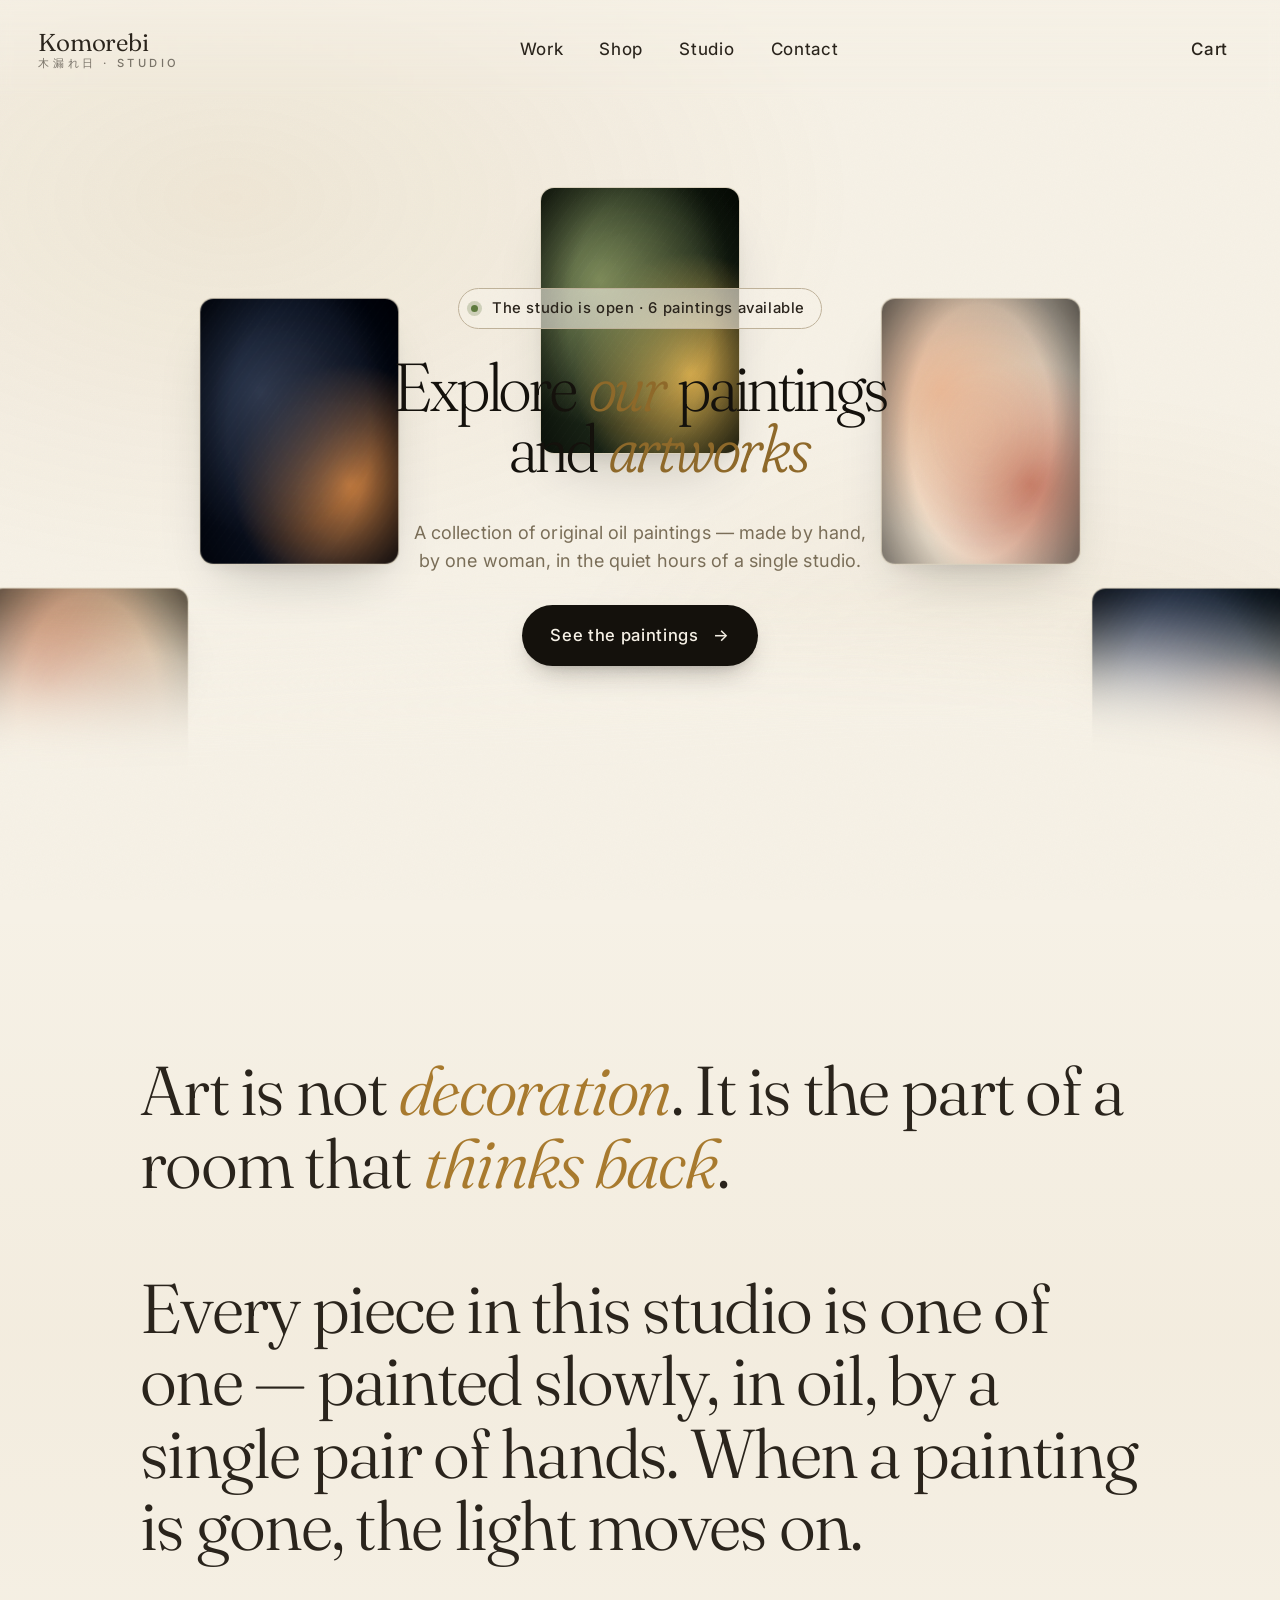
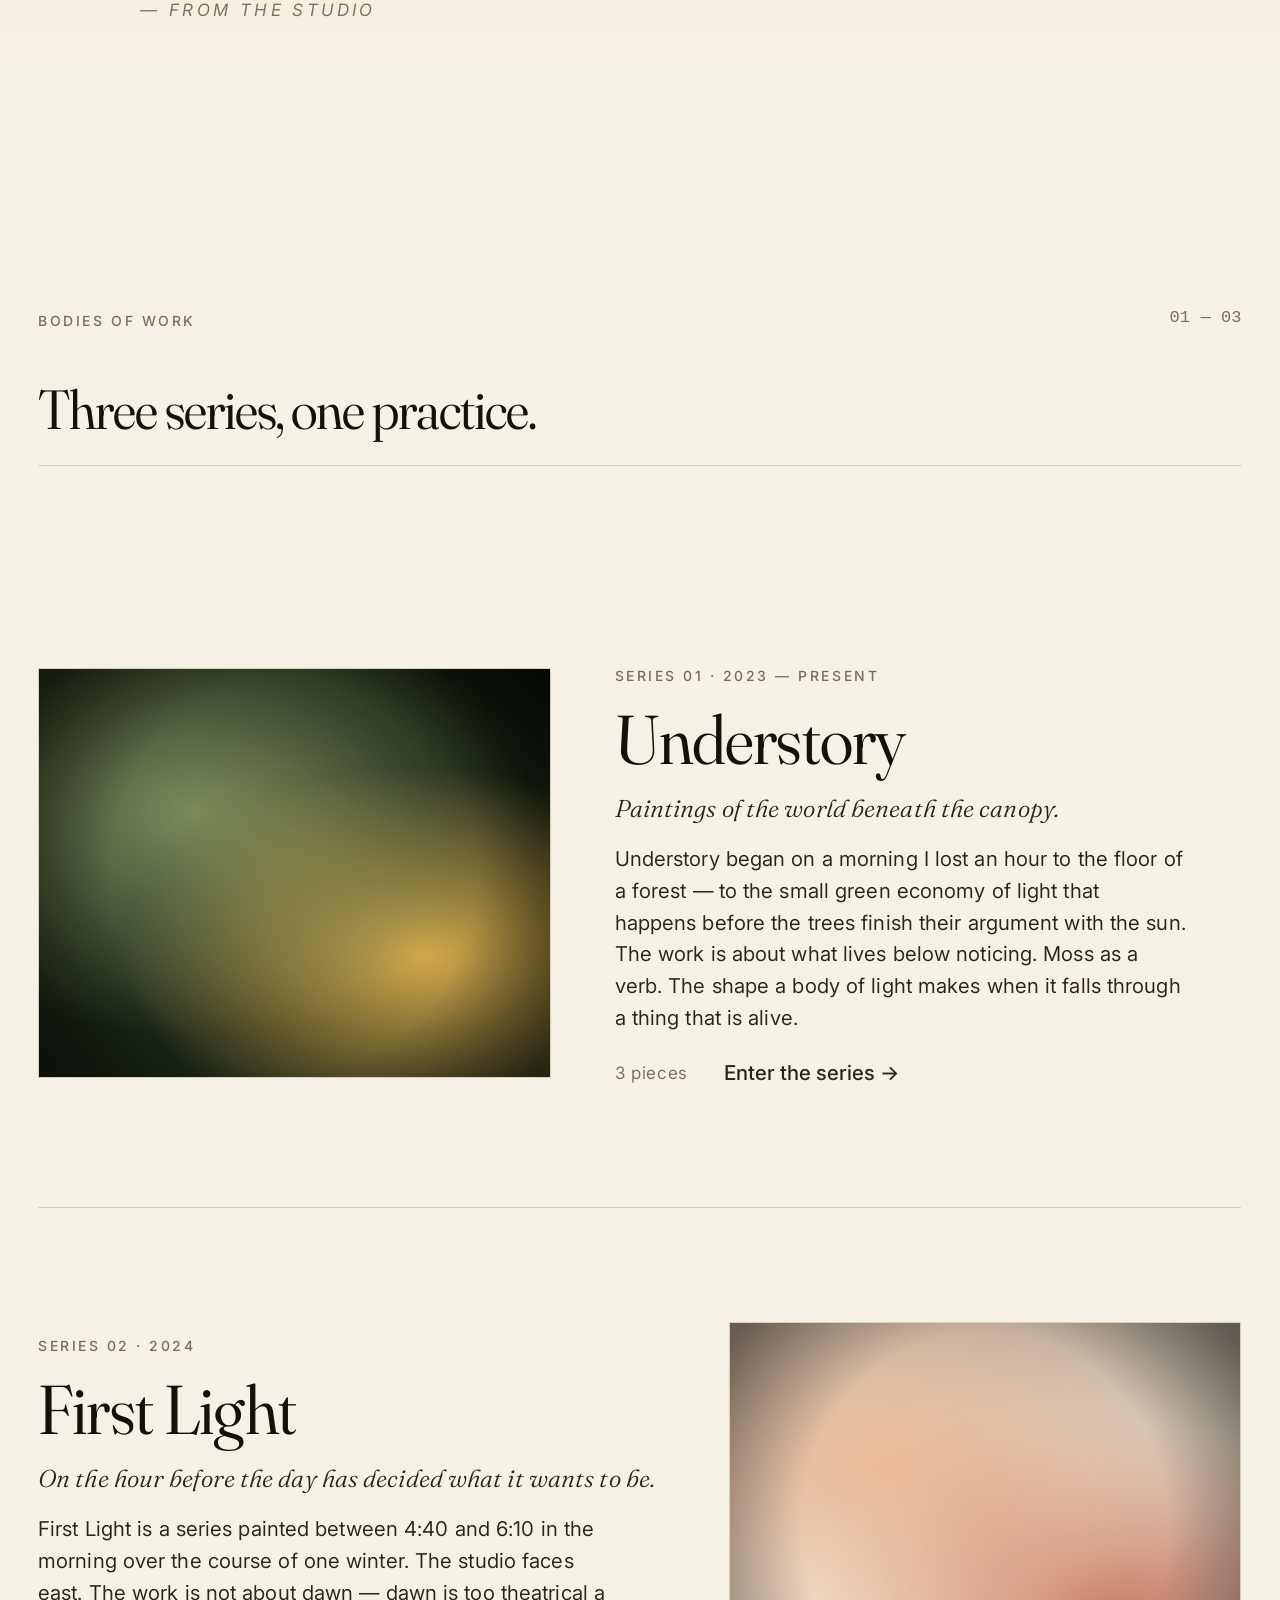
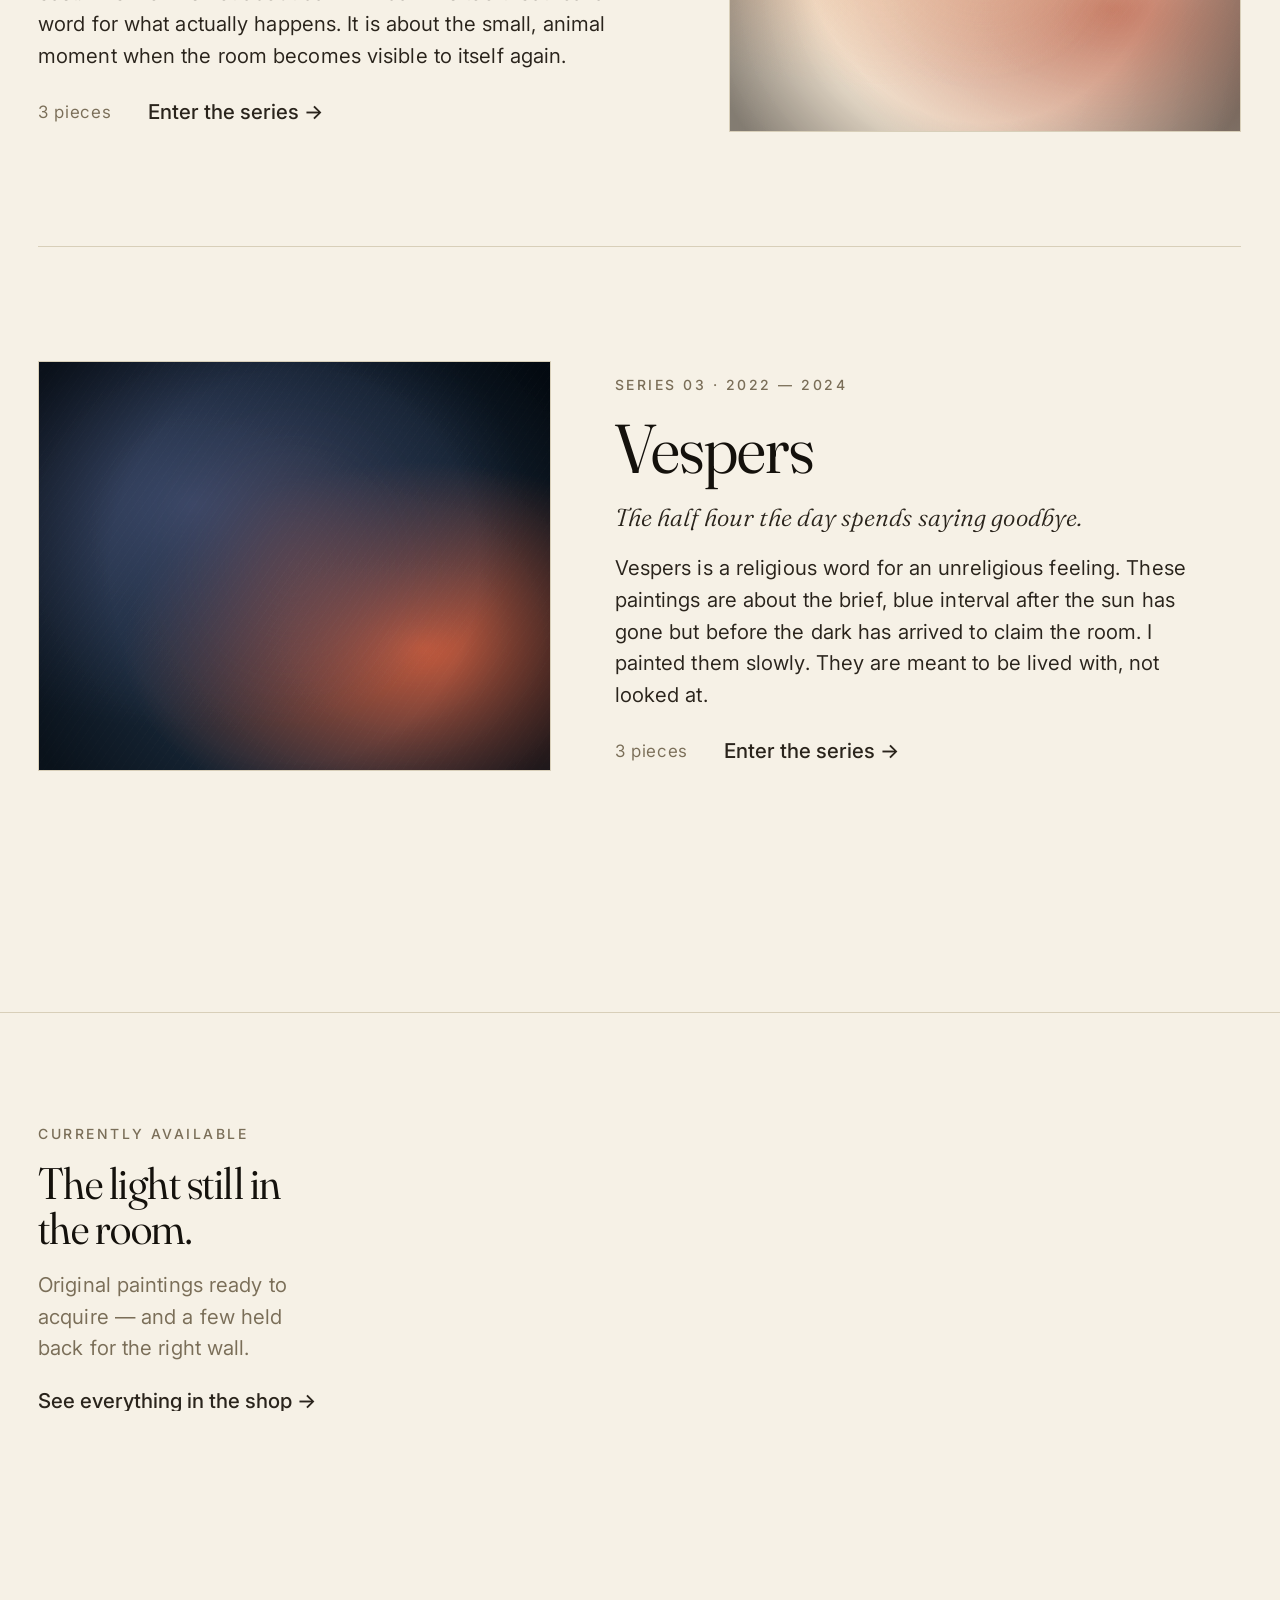
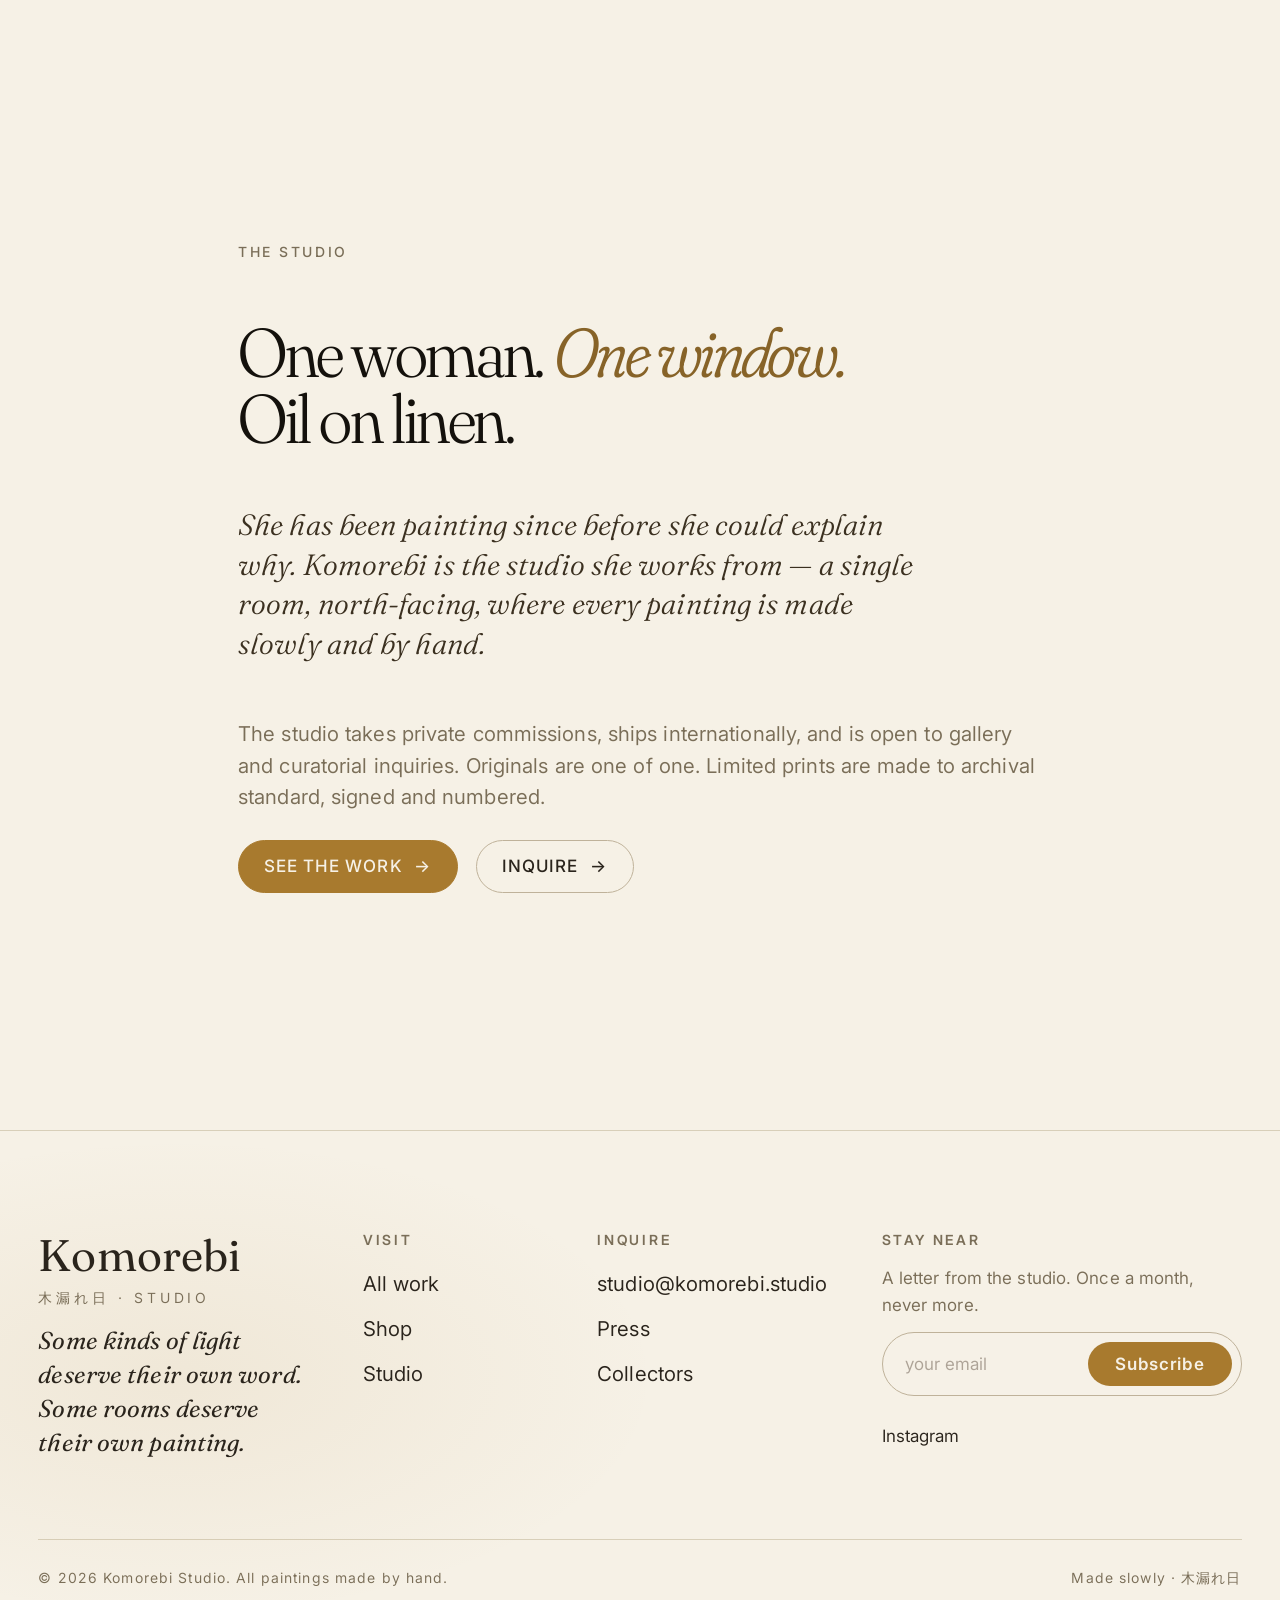
==== commit c9a9167c: "done the rotation part nice" ====
--- a/index.html
+++ b/index.html
@@ -82,15 +82,10 @@
           <span>See the paintings</span>
           <span class="arrow" aria-hidden="true">→</span>
         </a>
-
-        <div class="hero-v3__proof">
-          <div class="hero-v3__avatars" aria-hidden="true" id="proof-avatars"></div>
-          <span>Held in private collections across 12 countries</span>
-        </div>
-      </div>
-
-      <!-- Mist / fog gradient near bottom -->
-      <div class="hero-v3__mist" aria-hidden="true"></div>
+      </div>
+
+      <!-- Cream cloud bank — cards dissolve into this as they sink past the horizon -->
+      <div class="hero-v3__clouds" aria-hidden="true"></div>
     </section>
 
     <!-- ============================ MANIFESTO ========================= -->
@@ -246,69 +241,60 @@
       return out.slice(0, n);
     }
 
-    // -------- Floating hero cards: cinematic 3-card composition --------
-    // Across-the-top placement framing the headline. Asymmetric:
-    // left and right cards extend partially off-screen, center card recessed.
-    const HERO_CARDS = [
-      { top: '-6%',  left: '-5%',  w: 340, r: -14, s: 1.00, depth: 32, dur: 16, delay: 0.0, z: 2 },
-      { top: '-12%', left: '38%',  w: 240, r:   4, s: 0.86, depth: 18, dur: 19, delay: 1.4, z: 1 },
-      { top: '-5%',  right:'-4%',  w: 350, r:  14, s: 1.02, depth: 34, dur: 17, delay: 0.7, z: 2 },
-    ];
+    // -------- Carousel wheel — 10 slots, 5 visible in the upper arc --------
+    const WHEEL_SLOTS = 10;
+
+    /** Distribute paintings across the wheel.
+     *  works.json has 9 paintings; the 10th slot reuses one painting placed
+     *  180° opposite its original, so the two copies are never visible together. */
+    function buildSlotOrder(picks, slots) {
+      const out = [...picks];                           // 9 unique paintings in across-series order
+      const dupSourceSlot = 0;                          // duplicate the painting at slot 0
+      const dupTargetSlot = (dupSourceSlot + slots / 2) % slots;  // 5 — antipodal on the wheel
+      out.splice(dupTargetSlot, 0, picks[dupSourceSlot]);
+      return out;                                       // length 10
+    }
 
     (async () => {
       const { works, series } = await loadData();
 
-      // -------- Hero floating cards --------
+      // -------- Status pill count --------
       const availableWorks = works.filter((w) => w.status === 'available');
       document.getElementById('badge-count').textContent = availableWorks.length;
 
+      // -------- Build the carousel wheel --------
       const heroCards = document.getElementById('hero-cards');
-      // Pick 3 works for visual variety across series
-      const picks = pickAcrossSeries(works, series, 3);
-      heroCards.innerHTML = picks.map((work, i) => {
-        const cfg = HERO_CARDS[i];
+      const picks = pickAcrossSeries(works, series, works.length);     // all 9 paintings
+      const slotOrder = buildSlotOrder(picks, WHEEL_SLOTS);            // 10-element wheel order
+      const slotStep = 360 / WHEEL_SLOTS;                              // 36deg between slots
+
+      const wheelHTML = slotOrder.map((work, i) => {
+        const angle = i * slotStep;
         const colors = work.dominantColors || [];
-        const pos = [
-          cfg.top != null    ? `top:${cfg.top}`       : '',
-          cfg.bottom != null ? `bottom:${cfg.bottom}` : '',
-          cfg.left != null   ? `left:${cfg.left}`     : '',
-          cfg.right != null  ? `right:${cfg.right}`   : '',
-        ].filter(Boolean).join(';');
-        const styleVars = [
-          pos,
-          `--w:${cfg.w}px`,
-          `--r:${cfg.r}deg`,
-          `--s:${cfg.s}`,
-          `--depth:${cfg.depth}`,
-          `--anim-d:${cfg.dur}s`,
-          `--anim-delay:${cfg.delay}s`,
+        const cardVars = [
           `--c1:${colors[0] || '#1f2a1c'}`,
           `--c2:${colors[1] || '#7a8a5a'}`,
           `--c3:${colors[2] || '#d4a849'}`,
-          `z-index:${cfg.z}`,
-          `--reveal-delay:${i * 90}ms`,
         ].join(';');
         return `
-          <a class="hero-card" href="artwork.html?id=${escapeAttr(work.id)}" style="${styleVars}" aria-label="${escapeAttr(work.title)}">
-            <div class="work-card__placeholder" aria-hidden="true"></div>
-            <img class="hero-card__art" data-loading src="${escapeAttr(work.image)}"
-                 alt="" loading="lazy" decoding="async"
-                 onload="this.removeAttribute('data-loading')"
-                 onerror="this.style.display='none'">
-            <div class="hero-card__label">
-              <span class="hero-card__title">${escapeHTML(work.title)}</span>
-              <span class="hero-card__meta">${work.year}</span>
-            </div>
-          </a>
+          <div class="wheel-slot" style="--angle:${angle}deg">
+            <a class="hero-card" href="artwork.html?id=${escapeAttr(work.id)}"
+               style="${cardVars}" aria-label="${escapeAttr(work.title)}">
+              <div class="work-card__placeholder" aria-hidden="true"></div>
+              <img class="hero-card__art" data-loading src="${escapeAttr(work.image)}"
+                   alt="" loading="lazy" decoding="async"
+                   onload="this.removeAttribute('data-loading')"
+                   onerror="this.style.display='none'">
+              <div class="hero-card__label">
+                <span class="hero-card__title">${escapeHTML(work.title)}</span>
+                <span class="hero-card__meta">${work.year}</span>
+              </div>
+            </a>
+          </div>
         `;
       }).join('');
 
-      // -------- Proof chip avatars (3 mini gradient circles using palettes from the series) --------
-      const proofAvatars = document.getElementById('proof-avatars');
-      proofAvatars.innerHTML = picks.map((work) => {
-        const c = work.dominantColors || [];
-        return `<span style="--c1:${c[0] || '#1f2a1c'};--c2:${c[1] || '#7a8a5a'};--c3:${c[2] || '#d4a849'}"></span>`;
-      }).join('');
+      heroCards.innerHTML = `<div class="wheel">${wheelHTML}</div>`;
 
       // -------- Trigger cinematic reveal once content is in DOM --------
       const heroSection = document.getElementById('hero');
@@ -316,31 +302,6 @@
       requestAnimationFrame(() => requestAnimationFrame(() => {
         heroSection.classList.add('is-revealed');
       }));
-
-      // Pointer parallax — set --mx, --my on hero container (0..1 → -0.5..0.5)
-      const heroEl = document.getElementById('hero');
-      const reducedMotion = matchMedia('(prefers-reduced-motion: reduce)').matches;
-      if (!reducedMotion && !matchMedia('(pointer: coarse)').matches) {
-        let raf = 0, mx = 0, my = 0, tx = 0, ty = 0;
-        heroEl.addEventListener('pointermove', (e) => {
-          const r = heroEl.getBoundingClientRect();
-          tx = (e.clientX - r.left) / r.width  - 0.5;
-          ty = (e.clientY - r.top)  / r.height - 0.5;
-          if (!raf) raf = requestAnimationFrame(loop);
-        });
-        heroEl.addEventListener('pointerleave', () => { tx = 0; ty = 0; if (!raf) raf = requestAnimationFrame(loop); });
-        function loop() {
-          mx += (tx - mx) * 0.08;
-          my += (ty - my) * 0.08;
-          heroEl.style.setProperty('--mx', mx.toFixed(4));
-          heroEl.style.setProperty('--my', my.toFixed(4));
-          if (Math.abs(tx - mx) > 0.001 || Math.abs(ty - my) > 0.001) {
-            raf = requestAnimationFrame(loop);
-          } else {
-            raf = 0;
-          }
-        }
-      }
 
       // Series count
       document.getElementById('series-count').textContent =
--- a/css/layout.css
+++ b/css/layout.css
@@ -2,6 +2,14 @@
    KOMOREBI — layout.css
    Page structure, nav, footer, grids.
    ============================================================ */
+
+/* Registered custom property — lets the carousel rotation angle
+   interpolate smoothly via keyframes. */
+@property --t {
+  syntax: '<angle>';
+  initial-value: 0deg;
+  inherits: true;
+}
 
 /* Site nav -------------------------------------------------- */
 
@@ -216,9 +224,9 @@
 .hero-v3__title {
   font-family: var(--font-display);
   font-weight: 300;
-  font-size: clamp(3.5rem, 13vw, 10.5rem);
-  line-height: 0.92;
-  letter-spacing: -0.045em;
+  font-size: clamp(2rem, 5.5vw, 3.75rem);
+  line-height: 0.98;
+  letter-spacing: -0.03em;
   font-variation-settings: "opsz" 144, "SOFT" 50;
   color: var(--fg-strong);
   margin: 0.1em 0 0;
@@ -286,38 +294,6 @@
 }
 .hero-v3__cta:hover .arrow { transform: translateX(3px); }
 
-/* ----- Social-proof chip ----- */
-
-.hero-v3__proof {
-  display: inline-flex;
-  align-items: center;
-  gap: var(--sp-3);
-  padding: 0.5em 1.1em 0.5em 0.5em;
-  border-radius: 999px;
-  border: 1px solid var(--border-strong);
-  background: color-mix(in oklab, var(--bg) 60%, transparent);
-  backdrop-filter: blur(8px);
-  margin-top: var(--sp-5);
-  font-size: 0.78rem;
-  color: var(--fg-muted);
-  letter-spacing: 0.02em;
-}
-
-.hero-v3__avatars { display: inline-flex; }
-.hero-v3__avatars > * {
-  width: 26px;
-  height: 26px;
-  border-radius: 50%;
-  border: 2px solid var(--bg);
-  background:
-    radial-gradient(circle at 30% 30%, var(--c2, #7a8a5a) 0%, transparent 50%),
-    radial-gradient(circle at 75% 70%, var(--c3, #d4a849) 0%, transparent 55%),
-    var(--c1, #1f2a1c);
-  margin-left: -10px;
-  box-shadow: 0 2px 6px -2px rgba(20,15,8,0.3);
-}
-.hero-v3__avatars > *:first-child { margin-left: 0; }
-
 /* — Floating cards container — */
 .hero-cards {
   position: absolute;
@@ -328,22 +304,50 @@
 }
 .hero-cards > * { pointer-events: auto; }
 
+/* — Carousel wheel —
+   `.wheel` rotates the shared `--t` from 0 to 360deg.
+   Each `.wheel-slot` rotates by `(--angle + --t)` then translates out by the
+   wheel radius — placing it on the rim at its current orbital position.
+   The `.hero-card` inside counter-rotates by `-(--angle + --t)` so it stays
+   visually upright as it orbits. Sum of rotations = 0. */
+
+.wheel {
+  position: absolute;
+  top: 100%;          /* center at the bottom edge of the hero */
+  left: 50%;
+  width: 0;
+  height: 0;
+  --t: 0deg;
+  --wheel-r: 580px;
+  animation: wheelSpin 40s linear infinite;
+}
+
+@keyframes wheelSpin { to { --t: 360deg; } }
+
+.wheel-slot {
+  position: absolute;
+  top: 0;
+  left: 0;
+  transform-origin: 0 0;
+  transform:
+    rotate(calc(var(--angle) + var(--t)))
+    translateY(calc(var(--wheel-r) * -1));
+}
+
+@media (max-width: 1200px) { .wheel { --wheel-r: 460px; } }
+
 /* — Individual card —
-   Composed across the three independent transform slots so they don't fight:
-   • `translate`  → JS-driven parallax (lerped in JS, no CSS transition needed)
-   • `rotate`     → static tilt (per-card)
-   • `scale`      → static scale  (per-card)
-   • `transform`  → ambient float keyframe + reveal rise (kept in one slot)   */
+   Visual properties only; positioning comes from the parent slot. */
 .hero-card {
-  --w: 200px;
-  --r: 0deg;
-  --s: 1;
-  --depth: 20;
-  --anim-d: 14s;
-  --anim-delay: 0s;
-  position: absolute;
-  width: var(--w);
+  position: absolute;
+  top: 0;
+  left: 0;
+  width: 200px;
   aspect-ratio: 3 / 4;
+  /* Center the card on the slot's translated point */
+  margin: calc(200px * 4 / 3 / -2) 0 0 -100px;
+  /* Counter-rotate to stay upright in world space */
+  transform: rotate(calc(-1 * (var(--angle) + var(--t))));
   border-radius: 14px;
   overflow: hidden;
   background: var(--bg-card);
@@ -352,14 +356,8 @@
     0 30px 60px -22px rgba(20, 15, 8, 0.22),
     0 10px 24px -12px rgba(20, 15, 8, 0.12),
     inset 0 0 0 1px rgba(255, 255, 255, 0.4);
-  translate:
-    calc(var(--mx, 0) * var(--depth) * -1px)
-    calc(var(--my, 0) * var(--depth) * -1px);
-  rotate: var(--r);
-  scale: var(--s);
-  animation: cardFloat var(--anim-d) ease-in-out var(--anim-delay) infinite backwards;
   transition: box-shadow 0.5s var(--ease-out);
-  will-change: transform, translate;
+  will-change: transform;
 }
 
 /* Soft accent glow behind each card */
@@ -384,11 +382,6 @@
     inset 0 0 0 1px rgba(255, 255, 255, 0.5);
 }
 
-@keyframes cardFloat {
-  0%, 100% { transform: translateY(0) rotateX(0); }
-  50%      { transform: translateY(-14px) rotateX(2deg); }
-}
-
 .hero-card__art {
   position: absolute;
   inset: 0;
@@ -436,28 +429,22 @@
   align-self: end;
 }
 
-/* Card reveal — fade in only; the ambient float carries the motion */
-.hero-card[data-reveal] {
-  opacity: 0;
-  transition: opacity 1.2s var(--ease-out),
-              box-shadow 0.5s var(--ease-out);
-  transition-delay: var(--reveal-delay, 0ms);
-}
-.hero-card[data-reveal].is-revealed {
-  opacity: 1;
-}
-
-/* — Mist gradient near bottom — */
-.hero-v3__mist {
-  position: absolute;
-  inset: auto 0 0 0;
-  height: 30vh;
+/* — Cloud bank — soft cream billows replace the mist line.
+   Three overlapping radial gradients in the page background color, blurred
+   into one continuous billow. Densest at the bottom (where cards dissolve);
+   wispy at the top (meeting the visible upper arc of the wheel). Inset bleeds
+   past the hero edges so the blur doesn't reveal a hard rectangular boundary. */
+.hero-v3__clouds {
+  position: absolute;
+  inset: auto -10% -8% -10%;
+  height: 55vh;
   z-index: 2;
-  background: linear-gradient(180deg,
-    transparent 0%,
-    color-mix(in oklab, var(--bg) 50%, transparent) 50%,
-    var(--bg) 95%);
   pointer-events: none;
+  background:
+    radial-gradient(140% 70% at 18% 75%, var(--bg) 30%, transparent 72%),
+    radial-gradient( 90% 60% at 72% 65%, var(--bg) 25%, transparent 70%),
+    radial-gradient(120% 80% at 50% 95%, var(--bg) 45%, transparent 80%);
+  filter: blur(18px);
 }
 
 /* Responsive — drop cards on small screens, keep typography hero clean */
@@ -465,7 +452,7 @@
   .hero-v3 { padding-top: clamp(6rem, 14vh, 8rem); }
   .hero-cards { display: none; }
   .hero-v3__title {
-    font-size: clamp(3rem, 14vw, 5.5rem);
+    font-size: clamp(2.4rem, 9vw, 4rem);
     max-width: 100%;
   }
   .hero-v3__title .line + .line { padding-left: 0.3em; }
@@ -476,7 +463,7 @@
 @media (prefers-reduced-motion: reduce) {
   .hero-v3 .hero-v3__inner,
   .hero-v3 .hero-cards { opacity: 1; filter: none; transform: none; }
-  .hero-card { animation: none; }
+  .wheel { animation: none; }
   .hero-v3__pill-dot { animation: none; }
 }
 
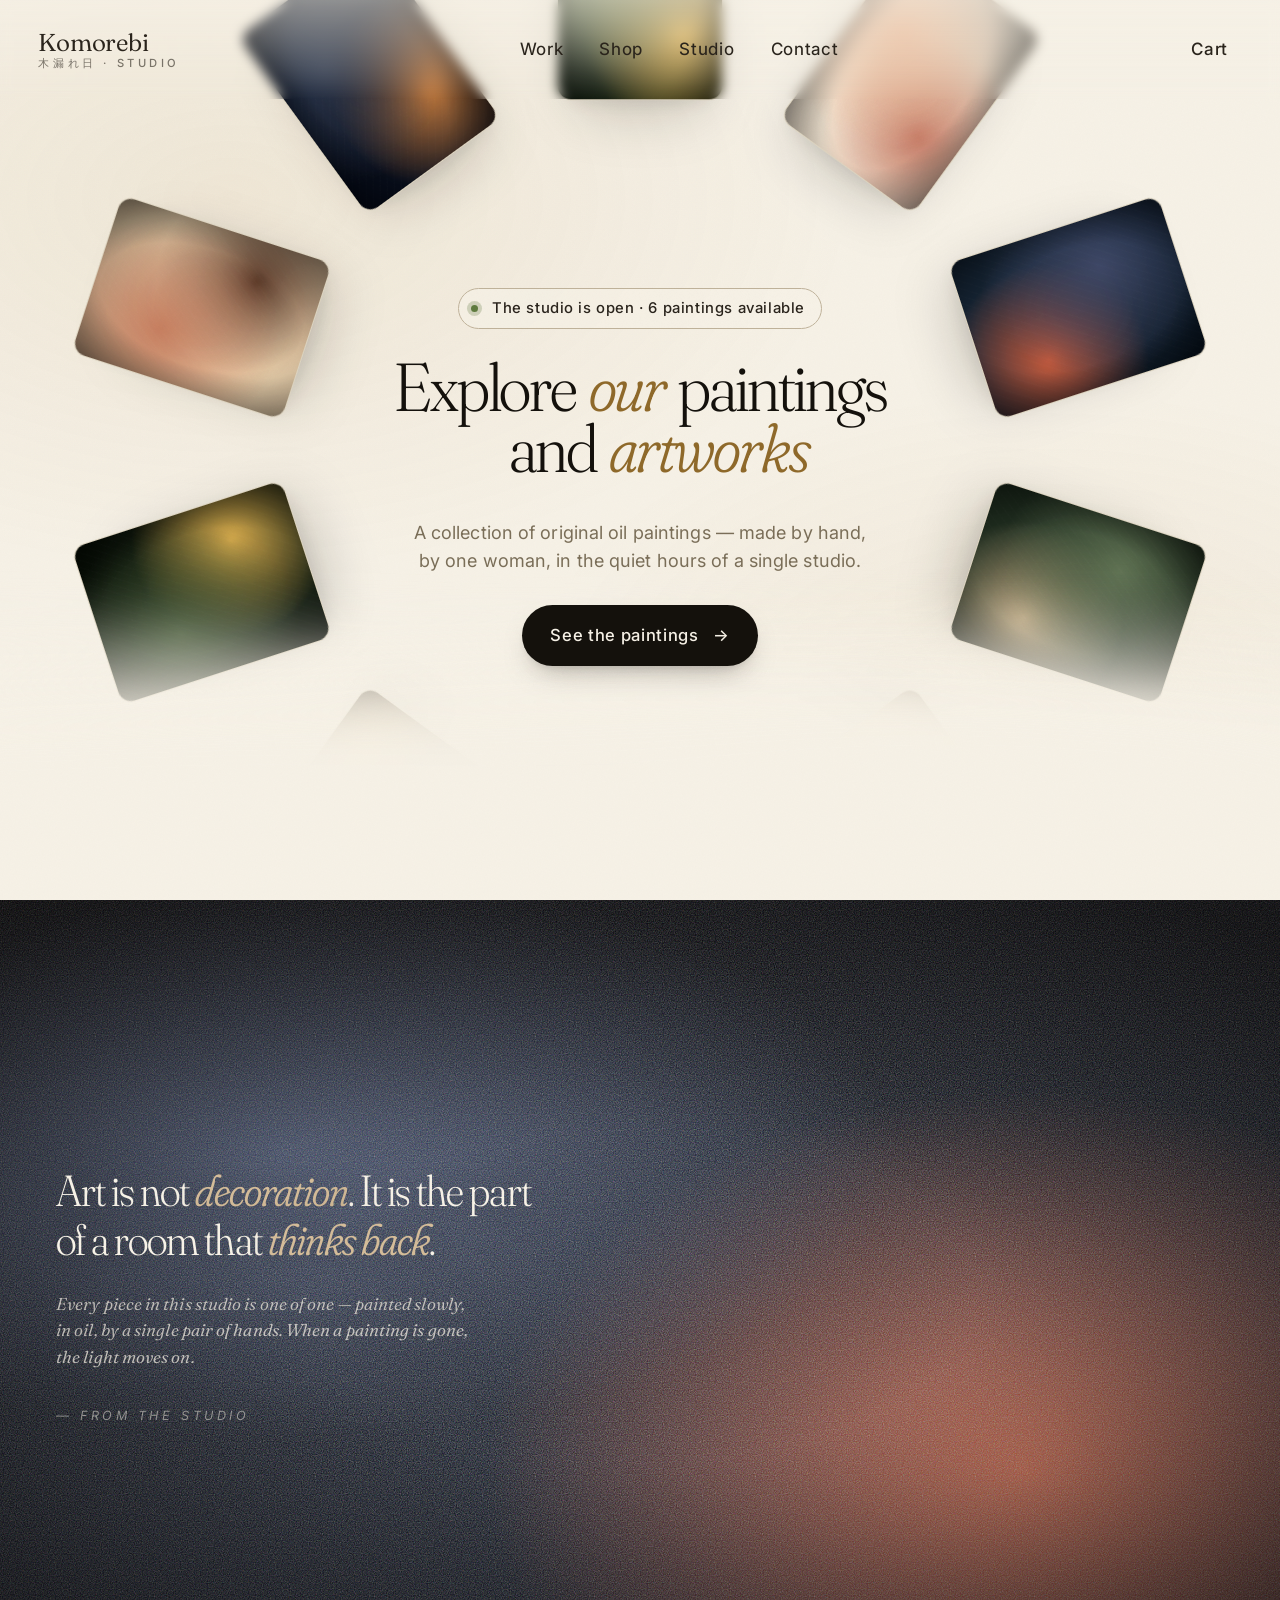
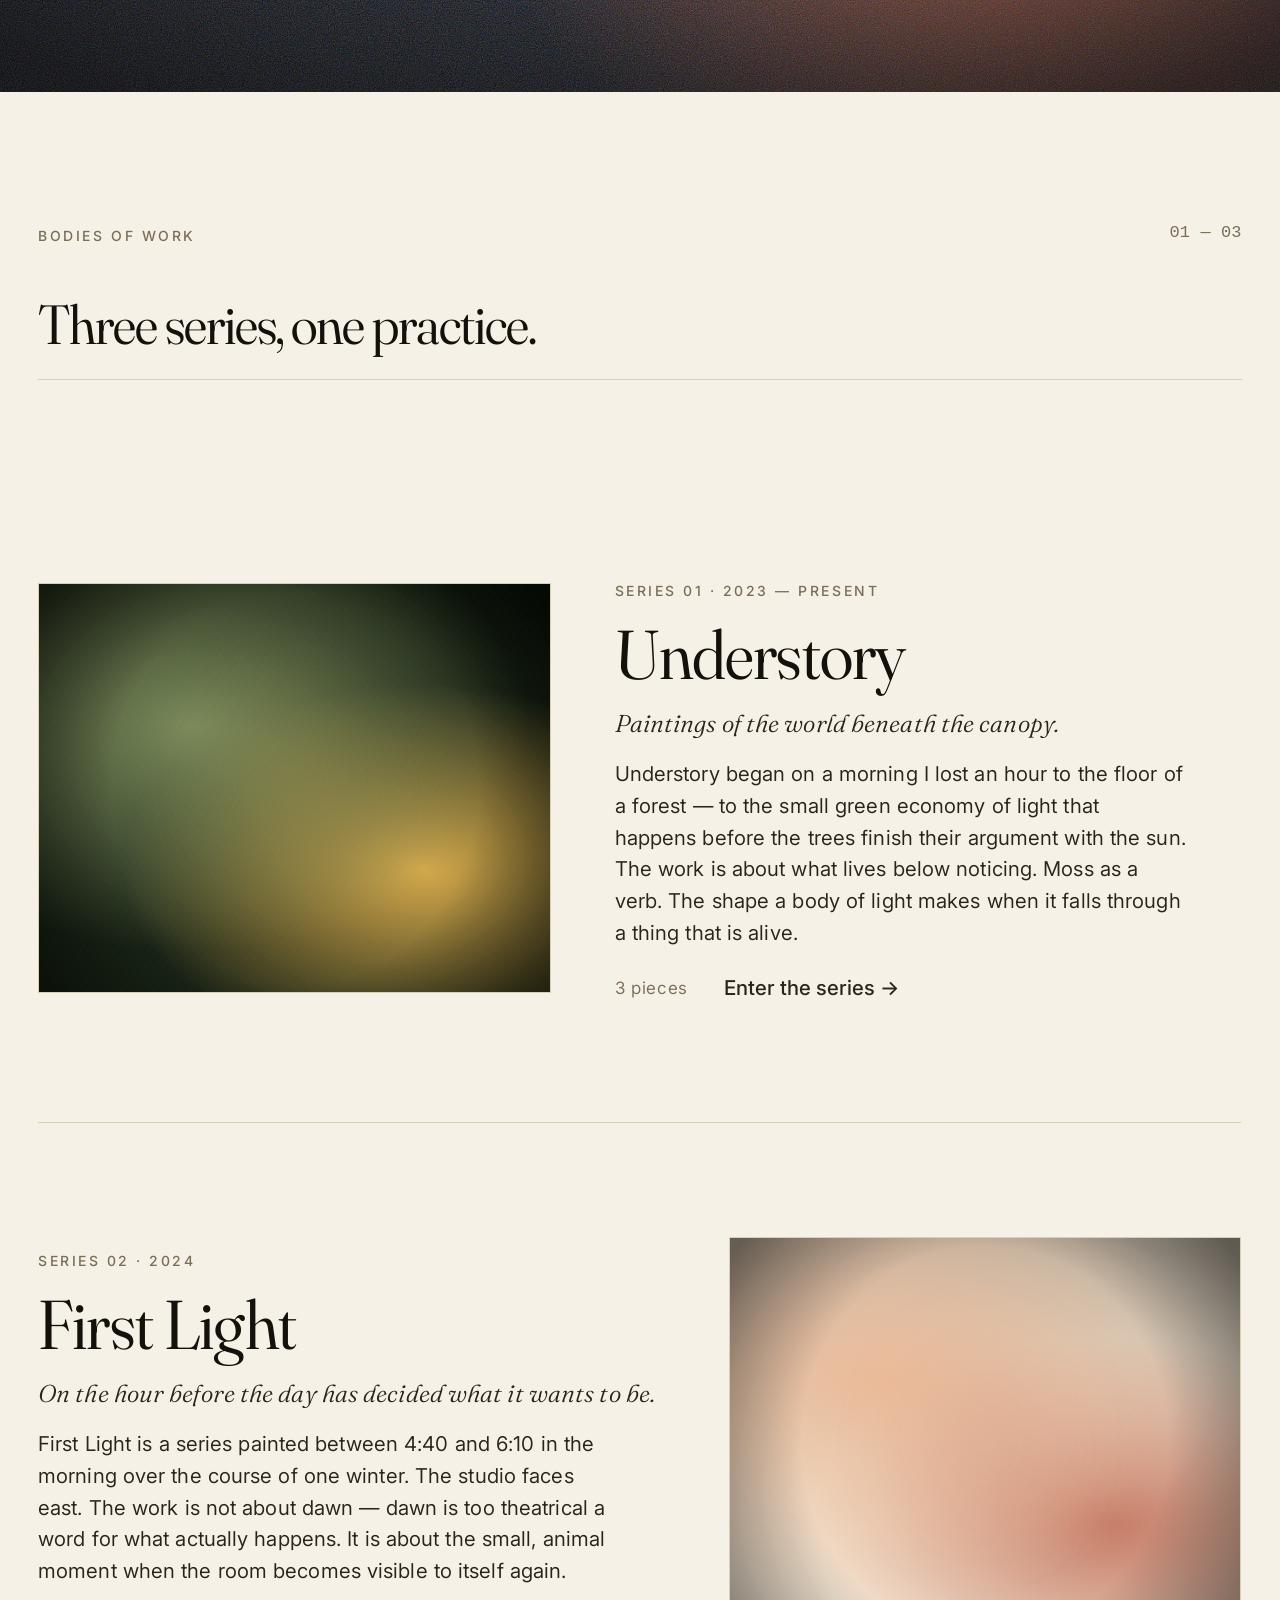
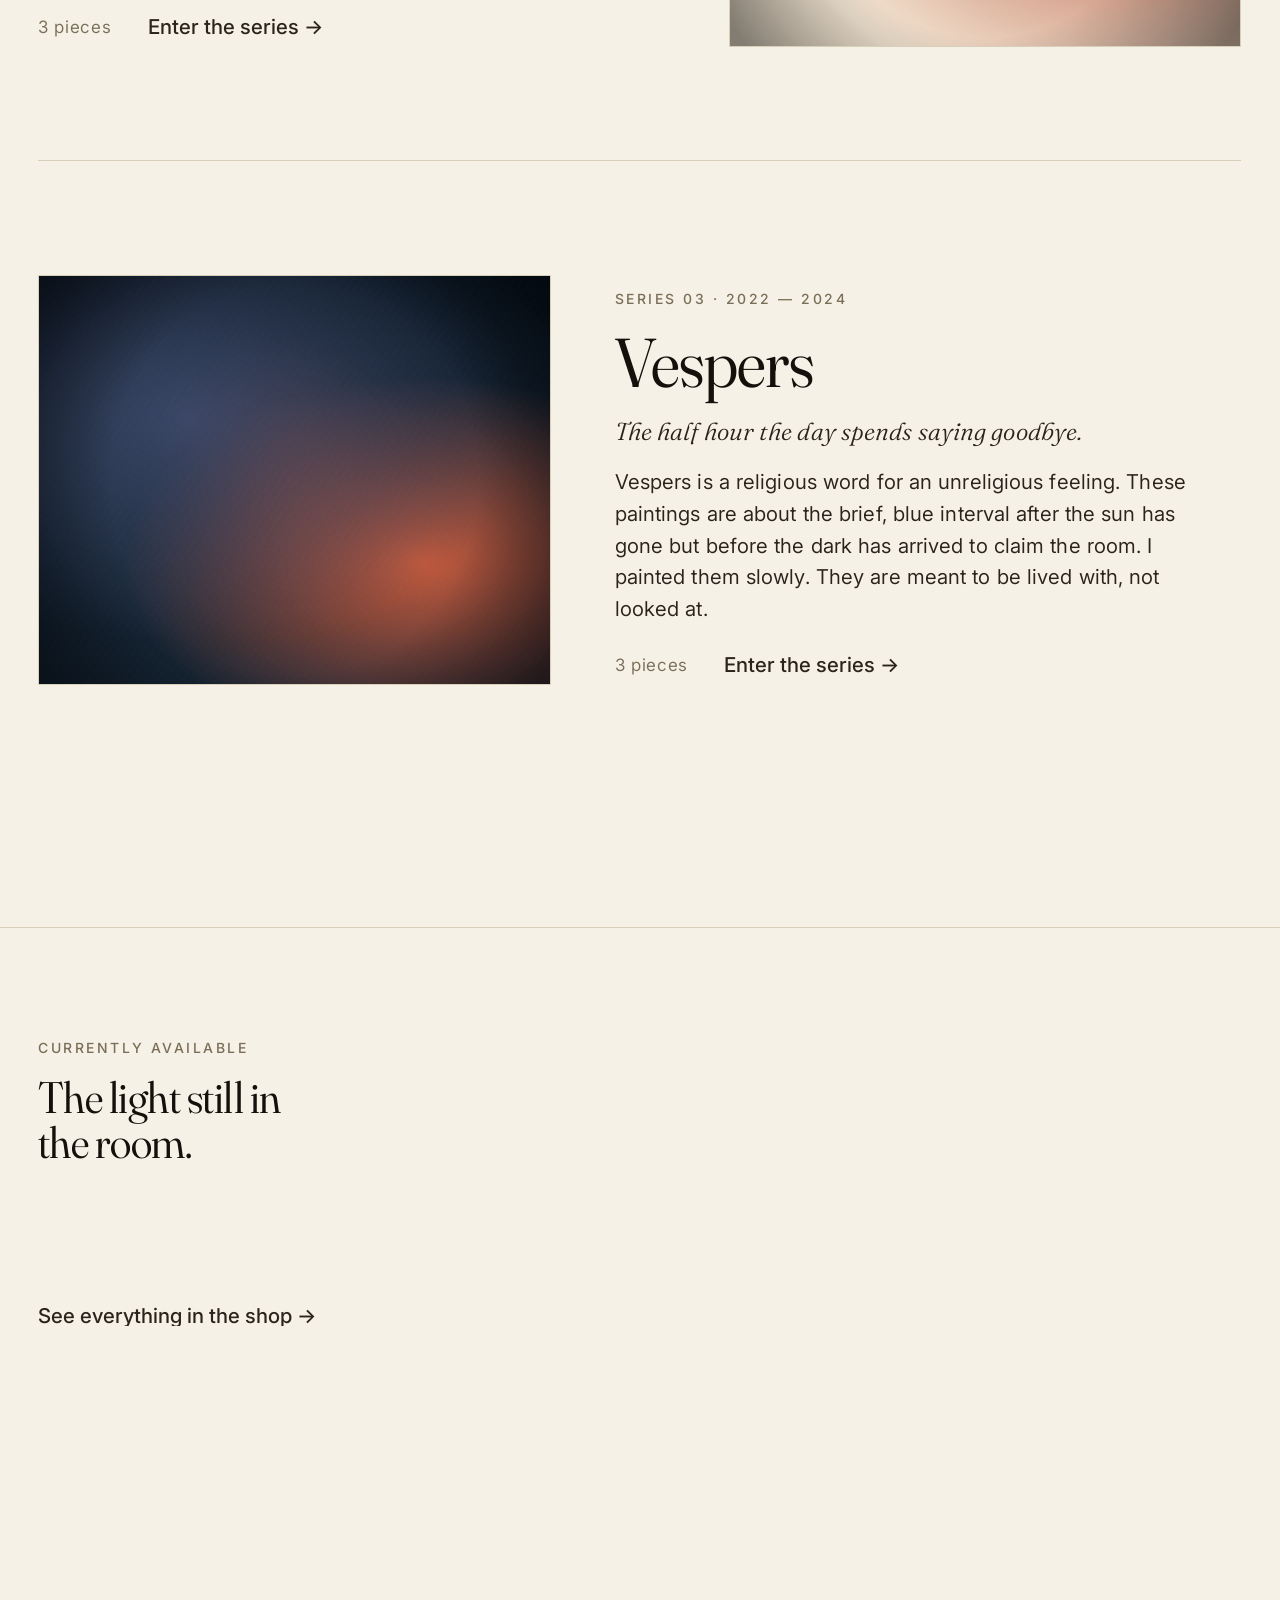
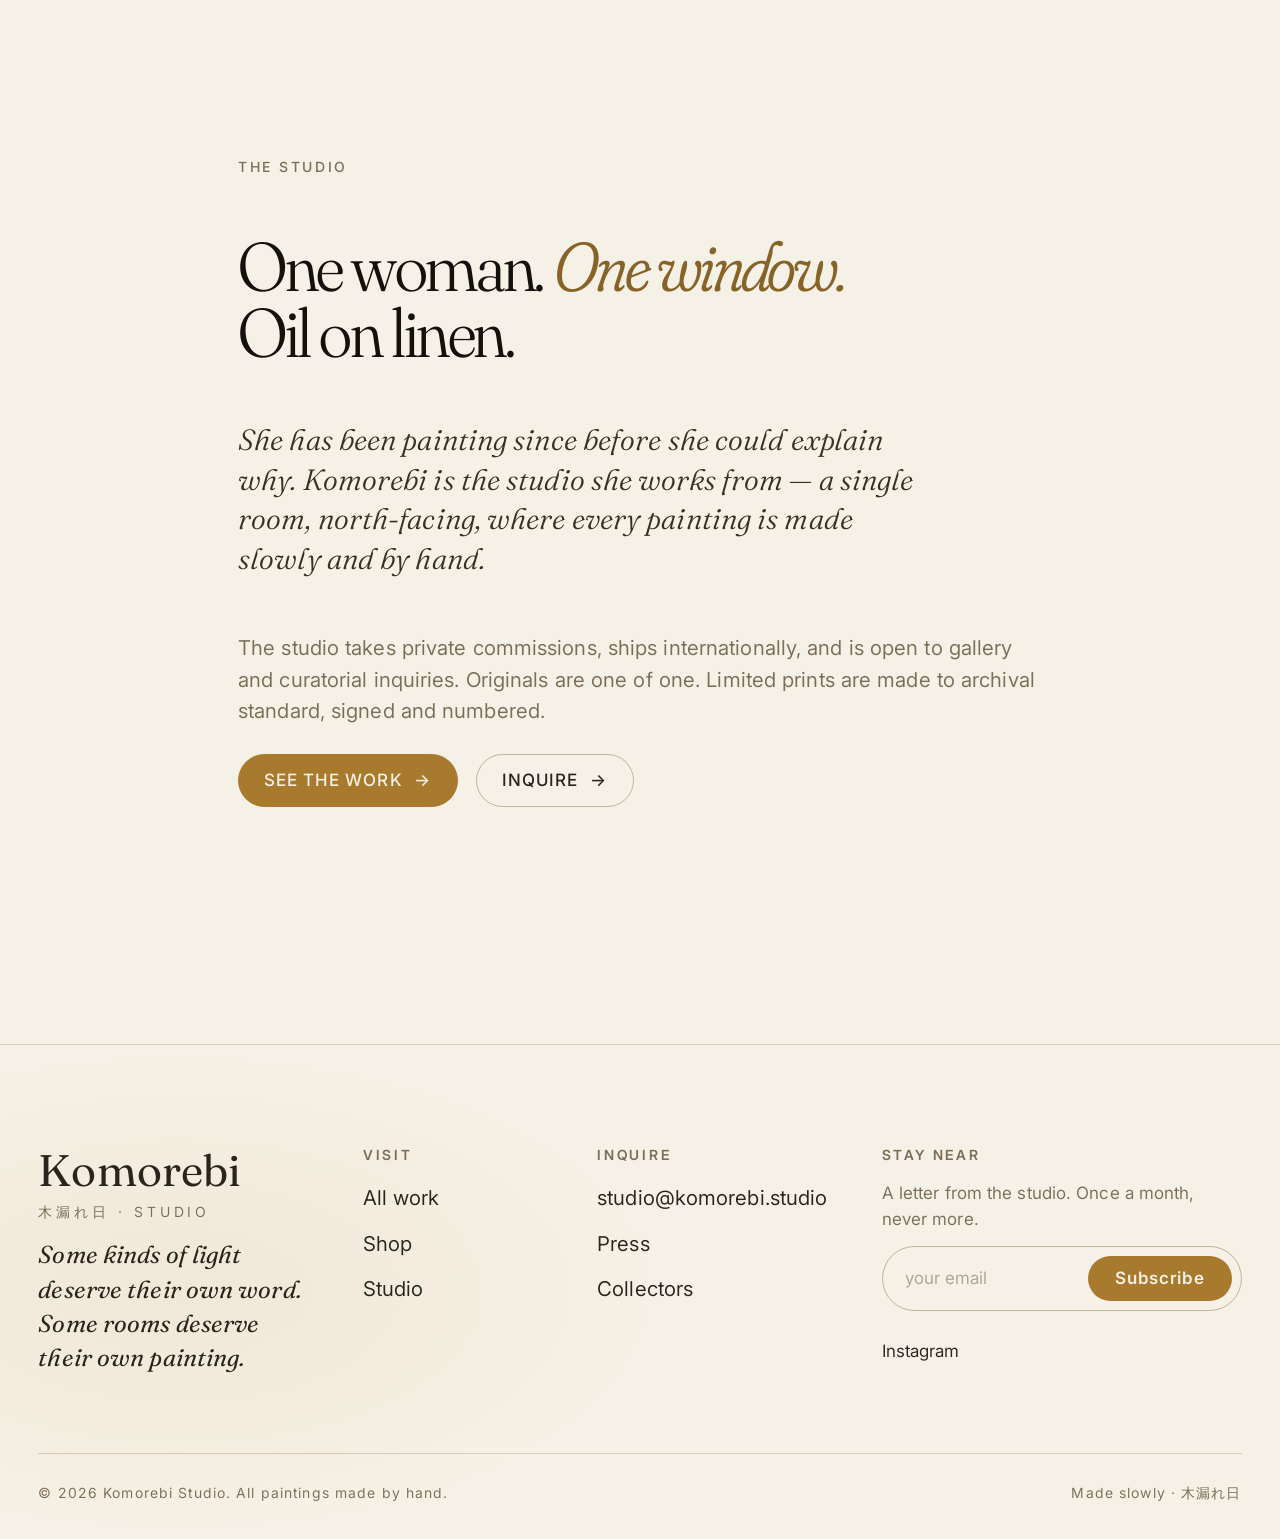
==== commit f31d587b: "much nicer" ====
--- a/index.html
+++ b/index.html
@@ -90,15 +90,25 @@
 
     <!-- ============================ MANIFESTO ========================= -->
     <section class="manifesto" id="manifesto" aria-labelledby="manifesto-h">
+      <!-- Painted full-bleed backdrop. CSS gradient placeholder by default;
+           if an artwork image is dropped at the path below it overlays on top. -->
+      <div class="manifesto__art" aria-hidden="true">
+        <img src="assets/images/the-blue-half-hour.jpg" alt=""
+             loading="lazy" decoding="async"
+             onerror="this.style.display='none'">
+      </div>
       <div class="manifesto__inner">
         <h2 id="manifesto-h" class="visually-hidden">A manifesto</h2>
         <blockquote class="manifesto__quote" data-reveal>
-          Art is not <em>decoration</em>.
-          It is the part of a room that <em>thinks back</em>.
-          <br><br>
-          Every piece in this studio is one of one — painted slowly,
-          in oil, by a single pair of hands.
-          When a painting is gone, the light moves on.
+          <p class="manifesto__quote-hero">
+            Art is not <em>decoration</em>.
+            It is the part of a room that <em>thinks back</em>.
+          </p>
+          <p class="manifesto__quote-body">
+            Every piece in this studio is one of one — painted slowly,
+            in oil, by a single pair of hands.
+            When a painting is gone, the light moves on.
+          </p>
         </blockquote>
         <cite class="manifesto__cite" data-reveal style="--reveal-delay:200ms">— from the studio</cite>
       </div>
--- a/css/layout.css
+++ b/css/layout.css
@@ -152,6 +152,20 @@
   display: grid;
   justify-items: center;
   gap: var(--sp-4);
+  /* The wrapper and its text-only children are pointer-transparent so
+     cards passing behind catch hover events. Interactive bits (pill, CTA)
+     opt back in explicitly. */
+  pointer-events: none;
+}
+
+.hero-v3__inner > * {
+  pointer-events: auto;
+}
+
+/* Text doesn't need events — let cards behind the headline be hoverable */
+.hero-v3__title,
+.hero-v3__desc {
+  pointer-events: none;
 }
 
 /* ----- Cinematic intro: two layers, slight stagger ----- */
@@ -313,13 +327,13 @@
 
 .wheel {
   position: absolute;
-  top: 100%;          /* center at the bottom edge of the hero */
+  top: 50%;          /* orbit around the centered headline */
   left: 50%;
   width: 0;
   height: 0;
   --t: 0deg;
-  --wheel-r: 580px;
-  animation: wheelSpin 40s linear infinite;
+  --wheel-r: clamp(220px, 36vw, 520px);   /* scales with viewport: more cards visible on smaller screens */
+  animation: wheelSpin 90s linear infinite;
 }
 
 @keyframes wheelSpin { to { --t: 360deg; } }
@@ -334,20 +348,24 @@
     translateY(calc(var(--wheel-r) * -1));
 }
 
-@media (max-width: 1200px) { .wheel { --wheel-r: 460px; } }
+/* (the clamp() above handles all viewport widths fluidly — no breakpoint override needed) */
 
 /* — Individual card —
-   Visual properties only; positioning comes from the parent slot. */
+   Visual properties only; positioning comes from the parent slot.
+   No counter-rotation: card inherits the slot's rotation, so it pivots
+   with the wheel like a clock hand — bottom always pointing to the centre,
+   top pointing outward. */
 .hero-card {
+  --card-w: clamp(140px, 13vw, 200px);
   position: absolute;
   top: 0;
   left: 0;
-  width: 200px;
+  width: var(--card-w);
   aspect-ratio: 3 / 4;
-  /* Center the card on the slot's translated point */
-  margin: calc(200px * 4 / 3 / -2) 0 0 -100px;
-  /* Counter-rotate to stay upright in world space */
-  transform: rotate(calc(-1 * (var(--angle) + var(--t))));
+  /* Center the card on the slot's translated point — height = w * 4/3 */
+  margin:
+    calc(var(--card-w) * 4 / 3 / -2) 0 0
+    calc(var(--card-w) / -2);
   border-radius: 14px;
   overflow: hidden;
   background: var(--bg-card);
@@ -356,8 +374,12 @@
     0 30px 60px -22px rgba(20, 15, 8, 0.22),
     0 10px 24px -12px rgba(20, 15, 8, 0.12),
     inset 0 0 0 1px rgba(255, 255, 255, 0.4);
-  transition: box-shadow 0.5s var(--ease-out);
-  will-change: transform;
+  transition:
+    box-shadow 0.5s var(--ease-out),
+    scale 0.45s var(--ease-out),
+    filter 0.45s var(--ease-out),
+    opacity 0.45s var(--ease-out);
+  will-change: transform, scale;
 }
 
 /* Soft accent glow behind each card */
@@ -376,10 +398,27 @@
 }
 
 .hero-card:hover {
+  scale: 1.18;
   box-shadow:
-    0 40px 80px -22px rgba(20, 15, 8, 0.32),
-    0 14px 30px -10px rgba(20, 15, 8, 0.18),
-    inset 0 0 0 1px rgba(255, 255, 255, 0.5);
+    0 50px 90px -24px rgba(20, 15, 8, 0.42),
+    0 20px 40px -10px rgba(20, 15, 8, 0.22),
+    inset 0 0 0 1px rgba(255, 255, 255, 0.55);
+}
+
+/* Lift the slot's stacking so the hovered card jumps above its neighbours */
+.wheel-slot:has(.hero-card:hover) { z-index: 10; }
+
+/* Pause the wheel and dim the rest while one card is hovered.
+   Pause (not duration-change) so position freezes and resumes seamlessly —
+   changing animation-duration causes browsers to re-anchor progress against
+   the new duration, which visibly jumps the rotation. */
+.wheel:has(.hero-card:hover) {
+  animation-play-state: paused;
+}
+
+.wheel:has(.hero-card:hover) .hero-card:not(:hover) {
+  filter: blur(3px);
+  opacity: 0.55;
 }
 
 .hero-card__art {
@@ -890,39 +929,123 @@
 
 .newsletter button:hover { transform: translateX(3px); }
 
-/* Manifesto block (home) ----------------------------------- */
+/* Manifesto block (home) -----------------------------------
+   A "weight" moment in the cream flow — the painting itself doing the talking.
+   Painted full-bleed backdrop (CSS gradient by default, real image overlays
+   if present), with the quote in light editorial serif on top. */
 
 .manifesto {
-  padding: clamp(5rem, 12vw, 11rem) var(--gutter);
-  background: linear-gradient(180deg, transparent, color-mix(in oklab, var(--accent) 4%, transparent), transparent);
+  position: relative;
+  isolation: isolate;
+  overflow: hidden;
+  min-height: 88vh;
+  display: grid;
+  grid-template-columns: minmax(0, 1fr) minmax(0, 1fr);
+  align-items: center;
+  padding: clamp(6rem, 14vw, 12rem) var(--gutter);
+  /* override the cream-tinted ambient on the section itself */
+  background: #0e1422;
+}
+
+/* Painted backdrop — Vespers palette: deep blue with ember accents */
+.manifesto__art {
+  position: absolute;
+  inset: 0;
+  z-index: 0;
+  --c1: #0e1422;
+  --c2: #3d4a6a;
+  --c3: #c45a3d;
+  background:
+    radial-gradient(80% 60% at 22% 32%, var(--c2), transparent 60%),
+    radial-gradient(70% 80% at 80% 72%, var(--c3), transparent 60%),
+    radial-gradient(140% 110% at 50% 100%, var(--c1) 30%, transparent 85%),
+    linear-gradient(160deg, color-mix(in oklab, var(--c1) 60%, black), var(--c1));
+  filter: saturate(0.95) contrast(1.05);
+}
+
+/* Real image sits on top if the file exists; falls through to the gradient otherwise */
+.manifesto__art img {
+  position: absolute;
+  inset: 0;
+  width: 100%;
+  height: 100%;
+  object-fit: cover;
+  /* Hold back the image so text remains legible without going gray */
+  filter: brightness(0.55) saturate(0.85);
+}
+
+/* Vignette + paper grain on top of the painting */
+.manifesto__art::after {
+  content: "";
+  position: absolute;
+  inset: 0;
+  background:
+    radial-gradient(75% 60% at 50% 50%, transparent 35%, rgba(8, 6, 4, 0.55) 100%),
+    url("data:image/svg+xml;utf8,<svg xmlns='http://www.w3.org/2000/svg' viewBox='0 0 220 220'><filter id='n'><feTurbulence type='fractalNoise' baseFrequency='0.85' numOctaves='2' stitchTiles='stitch'/></filter><rect width='100%25' height='100%25' filter='url(%23n)' opacity='0.55'/></svg>");
+  background-size: auto, 220px 220px;
+  mix-blend-mode: normal;
+  pointer-events: none;
 }
 
 .manifesto__inner {
-  max-width: 1000px;
-  margin-inline: auto;
+  position: relative;
+  z-index: 2;
+  grid-column: 1;            /* pinned to the left half */
+  max-width: 540px;
+  justify-self: start;
   text-align: left;
+  padding-inline: var(--sp-4);
 }
 
 .manifesto__quote {
+  margin: 0;
   font-family: var(--font-display);
-  font-weight: 320;
-  font-size: var(--step-6);
-  line-height: 1.05;
-  letter-spacing: -0.025em;
+  color: color-mix(in oklab, var(--bg) 94%, white);
+  text-shadow: 0 2px 40px rgba(0, 0, 0, 0.5);
+}
+
+/* The big italic statement — the part that lands */
+.manifesto__quote-hero {
+  font-weight: 300;
+  font-size: clamp(1.6rem, 3.4vw, 2.6rem);
+  line-height: 1.12;
+  letter-spacing: -0.022em;
+  font-variation-settings: "opsz" 144, "SOFT" 50;
+  margin: 0;
+}
+
+/* The supporting paragraph — smaller, body-weight */
+.manifesto__quote-body {
+  font-weight: 360;
+  font-style: italic;
+  font-size: clamp(0.95rem, 1.1vw, 1.05rem);
+  line-height: 1.55;
+  letter-spacing: 0.005em;
+  margin: var(--sp-5) 0 0;
+  color: color-mix(in oklab, var(--bg) 72%, transparent);
+  max-width: 38ch;
 }
 
 .manifesto__quote em {
   font-style: italic;
-  color: var(--accent);
+  font-weight: 320;
+  color: color-mix(in oklab, var(--accent) 50%, white);
+  font-variation-settings: "opsz" 144, "SOFT" 100;
 }
 
 .manifesto__cite {
   display: block;
   margin-top: var(--sp-6);
-  font-size: var(--step--1);
-  letter-spacing: 0.2em;
+  font-size: 0.7rem;
+  letter-spacing: 0.28em;
   text-transform: uppercase;
-  color: var(--fg-muted);
+  color: color-mix(in oklab, var(--bg) 50%, transparent);
+}
+
+/* On smaller screens, drop back to one column so the quote isn't squeezed */
+@media (max-width: 820px) {
+  .manifesto { grid-template-columns: 1fr; }
+  .manifesto__inner { max-width: 100%; }
 }
 
 /* Strip — latest available ---------------------------------- */
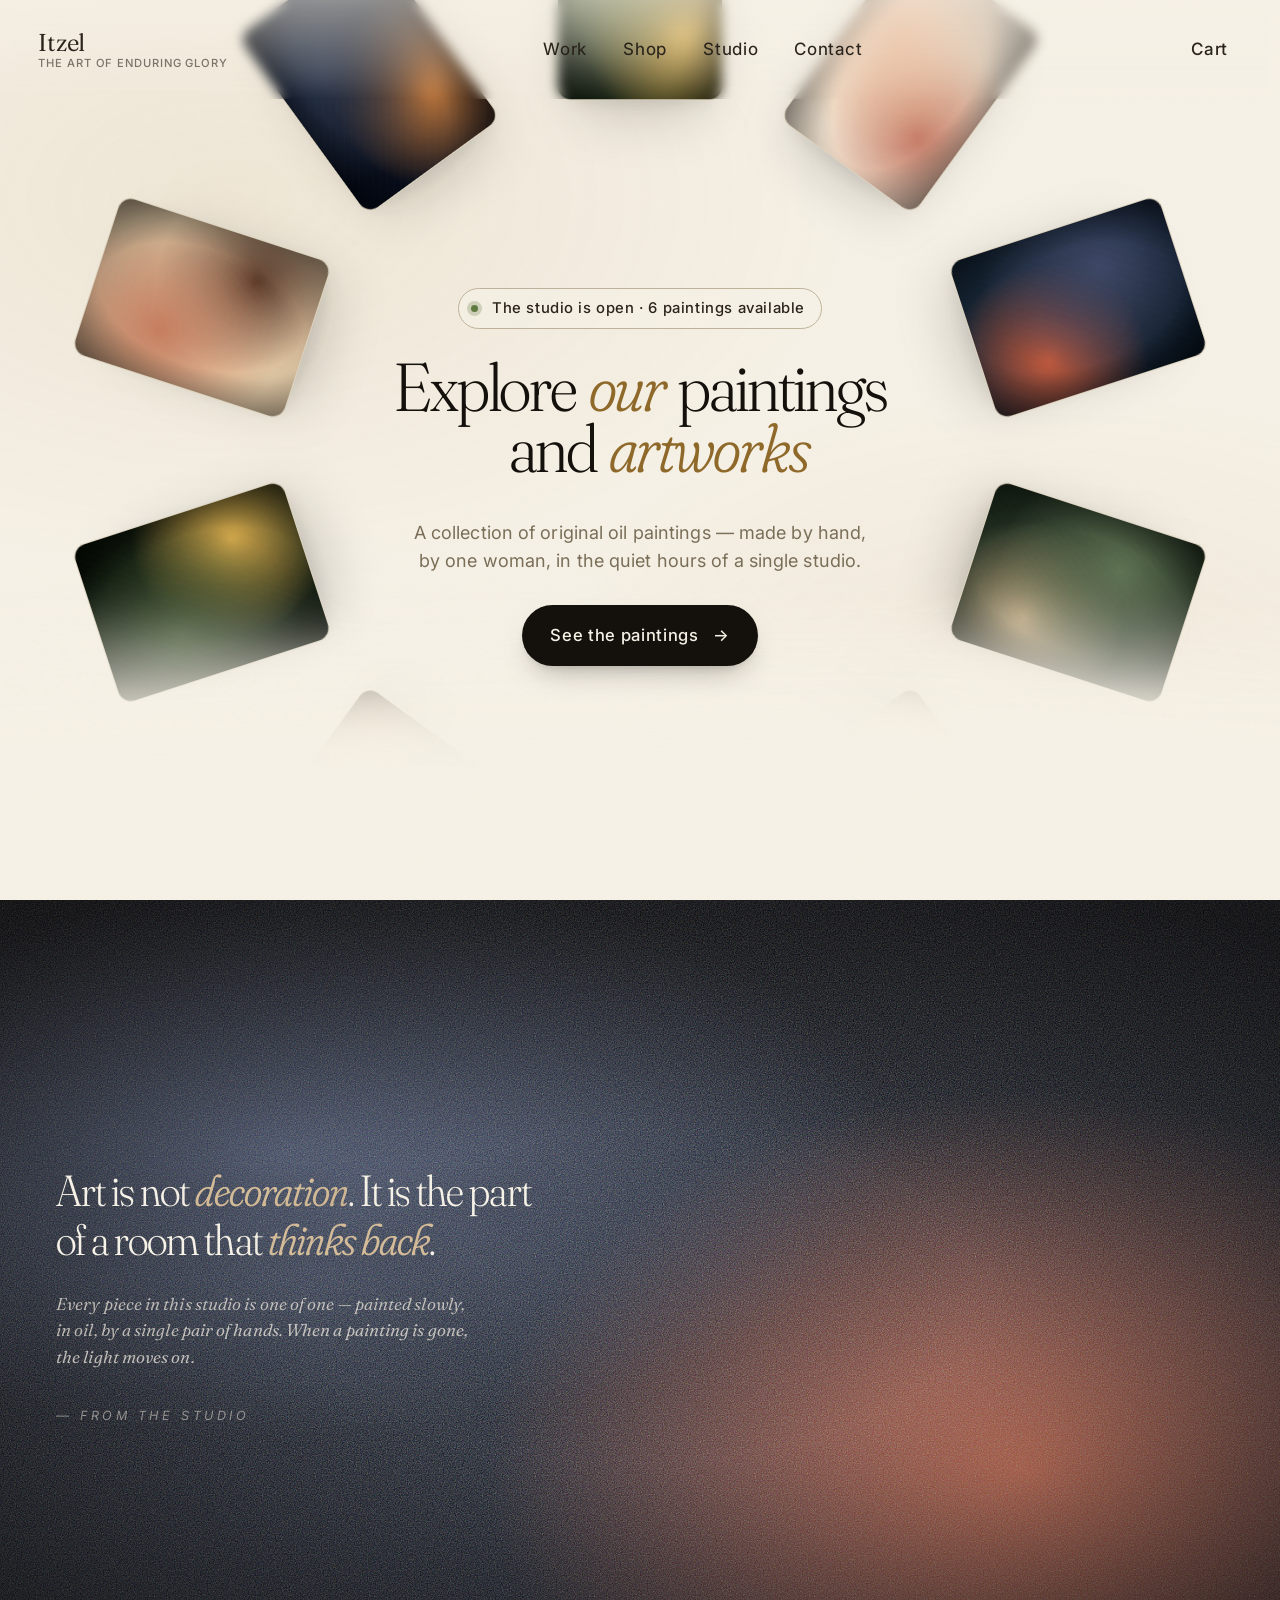
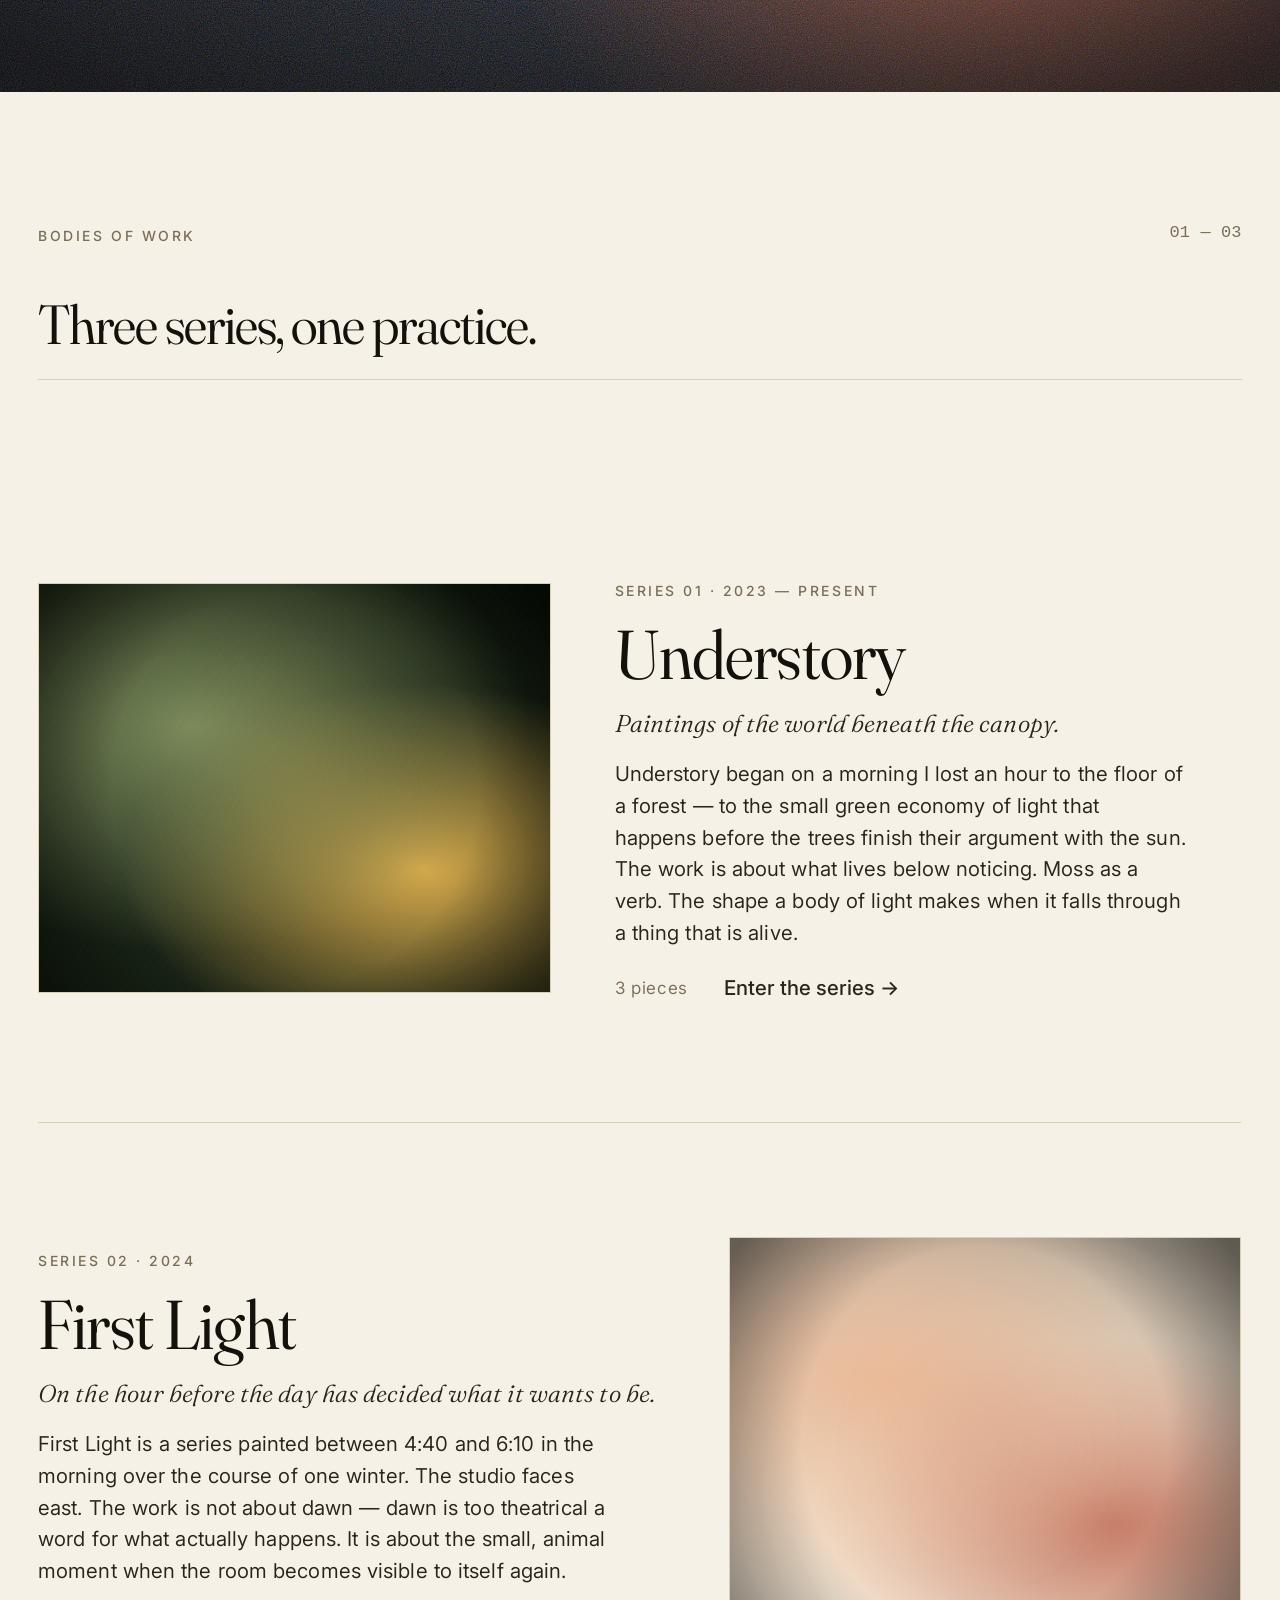
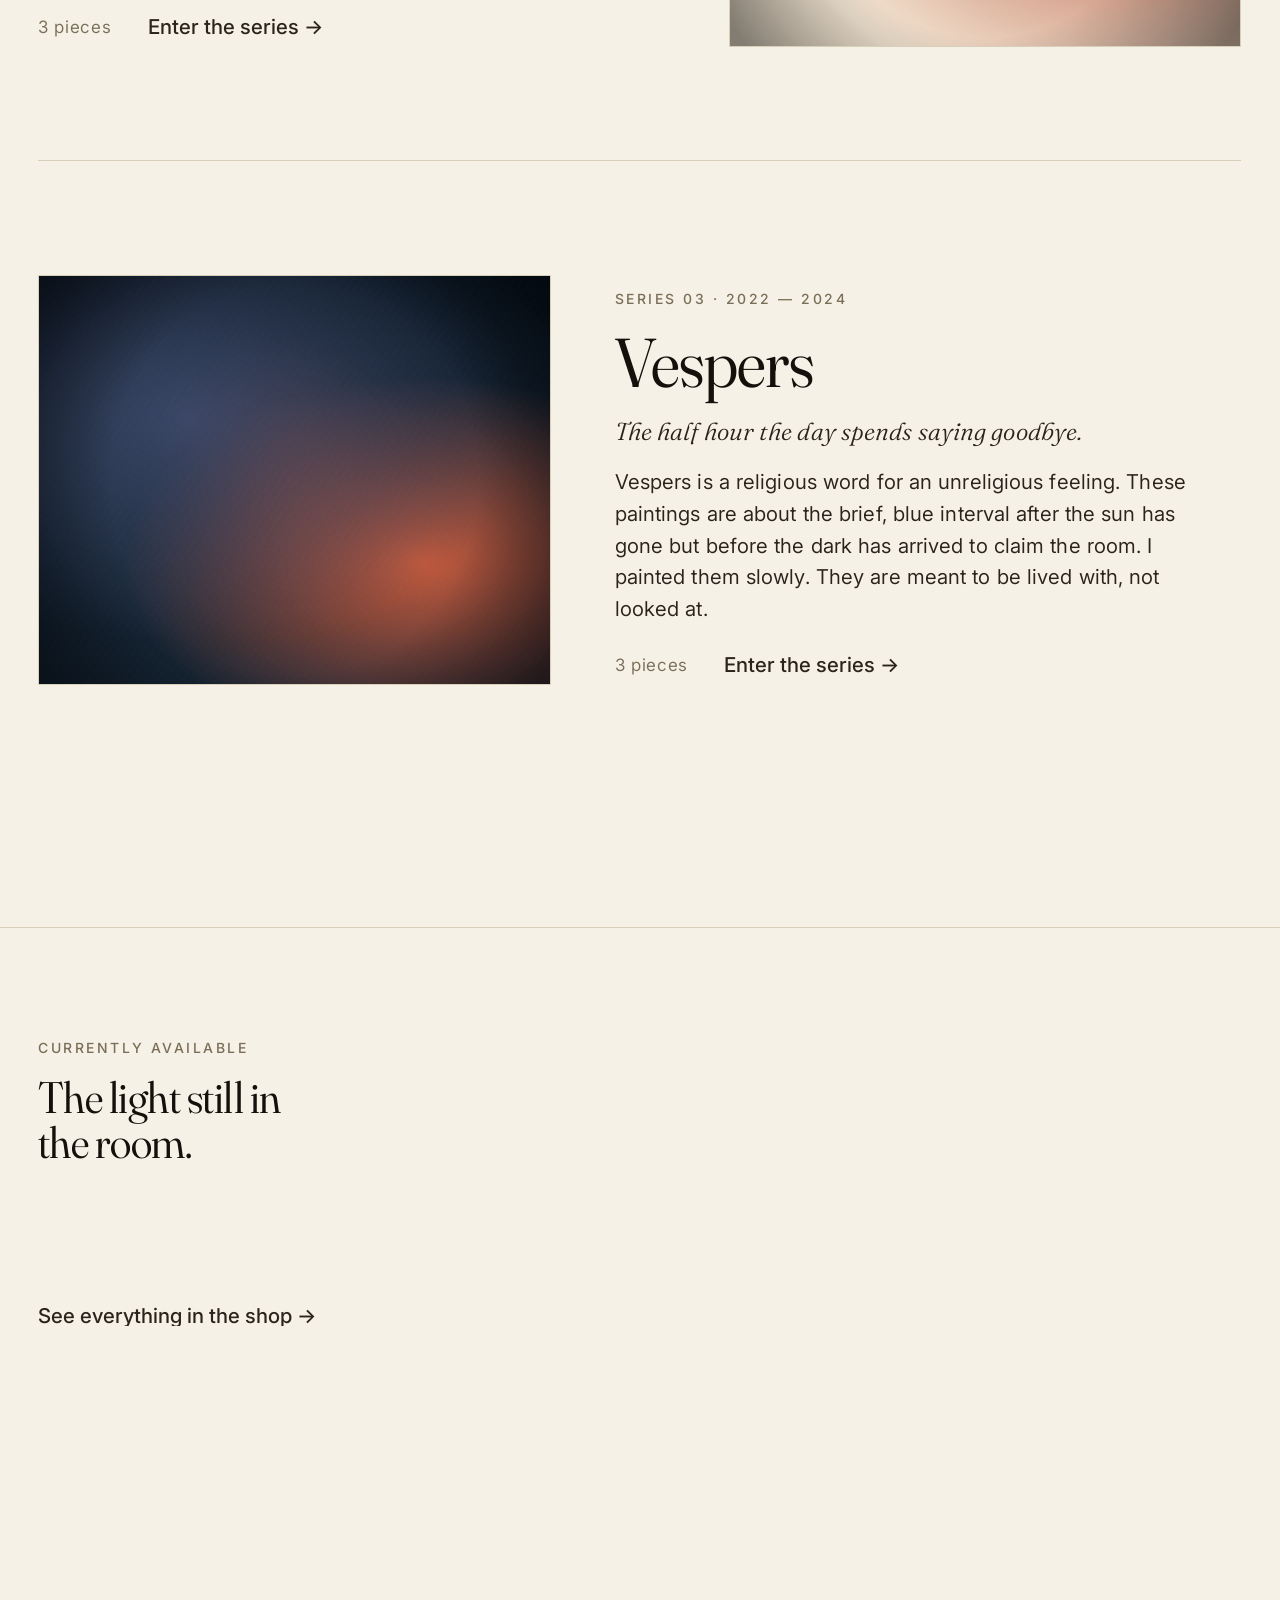
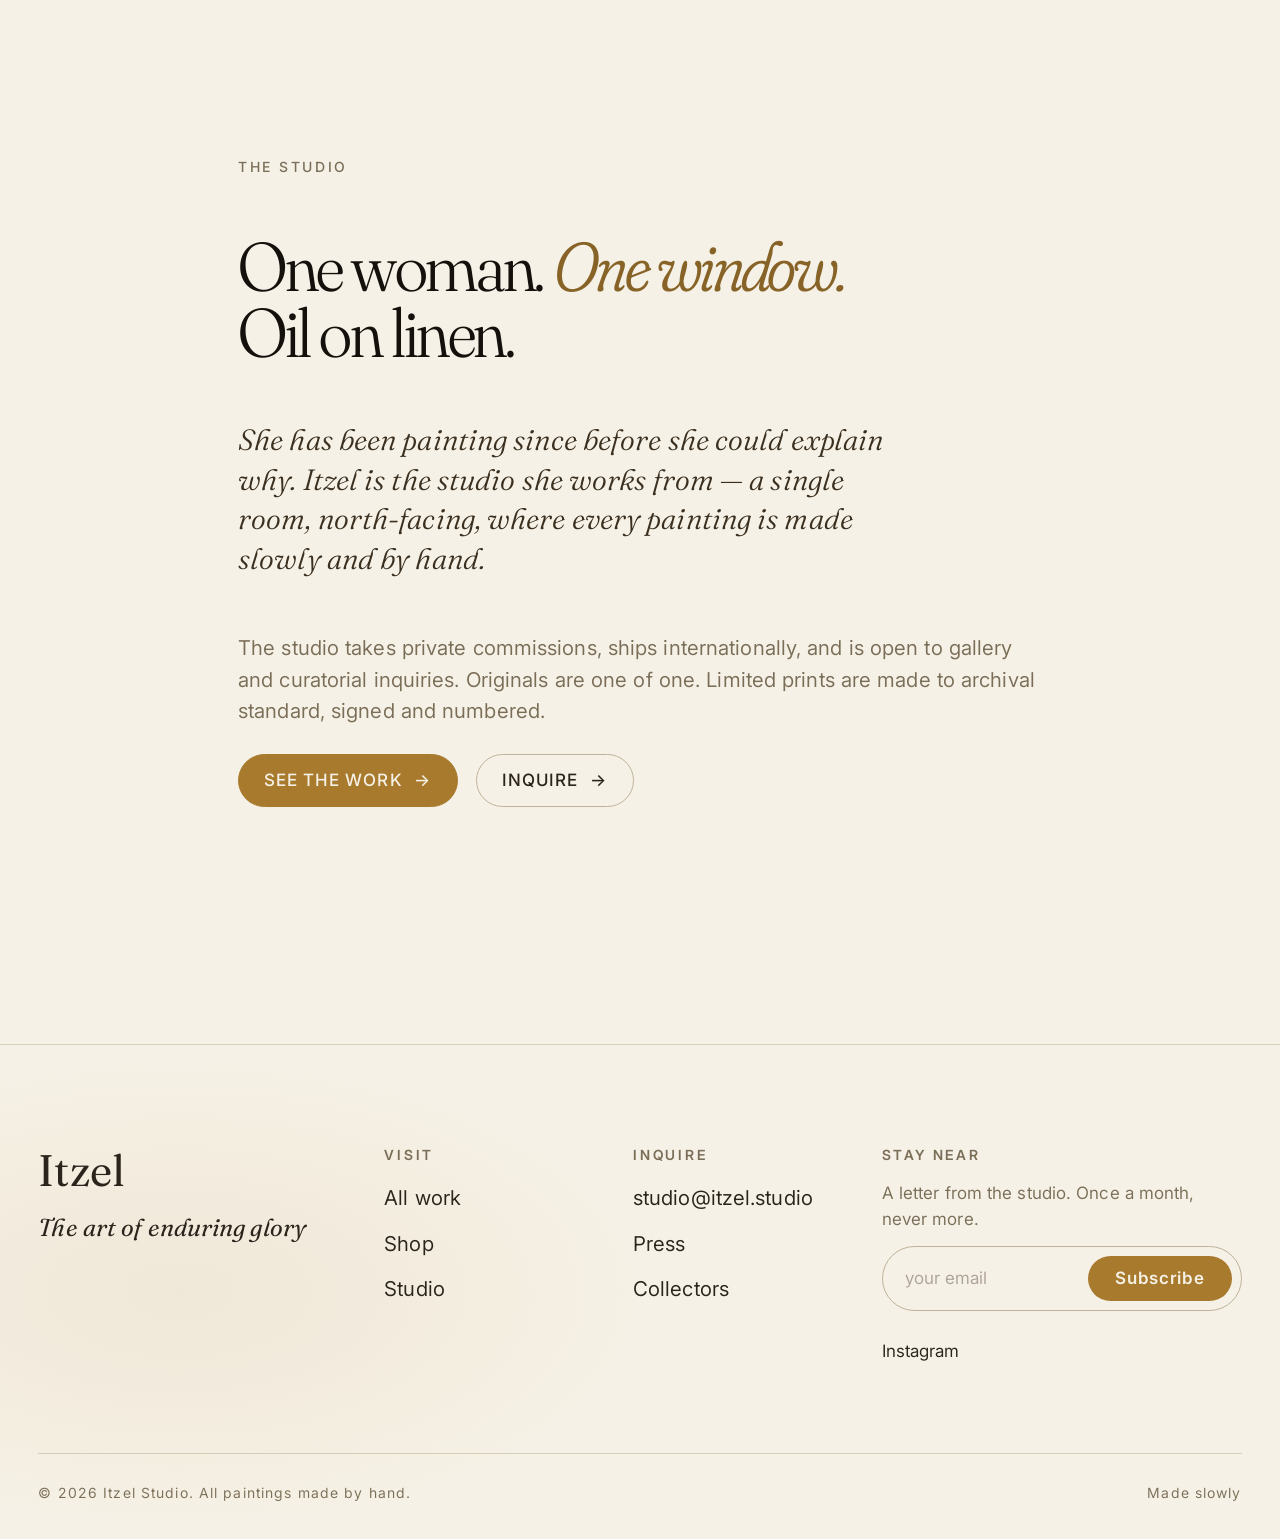
==== commit bc3eb22d: "updated tagline" ====
--- a/index.html
+++ b/index.html
@@ -3,14 +3,14 @@
 <head>
   <meta charset="utf-8">
   <meta name="viewport" content="width=device-width, initial-scale=1, viewport-fit=cover">
-  <title>Komorebi — Original oil paintings of light, made by hand</title>
-  <meta name="description" content="Komorebi (木漏れ日). Original oil paintings of the moments that move through us before we name them. Painted by one woman, in the quiet hours.">
+  <title>Itzel — Original oil paintings, made by hand</title>
+  <meta name="description" content="Itzel. Original oil paintings of the moments that move through us before we name them. Painted by one woman, in the quiet hours.">
   <meta name="theme-color" content="#f6f1e6">
 
   <meta property="og:type" content="website">
-  <meta property="og:title" content="Komorebi — Original oil paintings of light">
-  <meta property="og:description" content="Original paintings made by hand. Komorebi is the Japanese word for light filtering through leaves — it is also the name of the studio.">
-  <meta property="og:url" content="https://komorebi.studio/">
+  <meta property="og:title" content="Itzel — Original oil paintings">
+  <meta property="og:description" content="Original paintings made by hand.">
+  <meta property="og:url" content="https://itzel.studio/">
   <meta property="og:image" content="assets/images/og-default.jpg">
   <meta name="twitter:card" content="summary_large_image">
 
@@ -29,10 +29,10 @@
   {
     "@context": "https://schema.org",
     "@type": "VisualArtsBusiness",
-    "name": "Komorebi",
+    "name": "Itzel",
     "description": "Original oil paintings by a single artist. Studio practice working in oil on linen.",
     "image": "assets/images/og-default.jpg",
-    "url": "https://komorebi.studio/"
+    "url": "https://itzel.studio/"
   }
   </script>
 </head>
@@ -41,8 +41,8 @@
 
   <nav class="site-nav" aria-label="Primary">
     <a class="site-nav__brand" href="index.html">
-      Komorebi
-      <small>木漏れ日 · studio</small>
+      Itzel
+      <small>The art of enduring glory</small>
     </a>
     <div class="site-nav__links">
       <a href="work.html">Work</a>
@@ -159,7 +159,7 @@
         </h2>
         <p data-reveal class="lede">
           She has been painting since before she could explain why.
-          Komorebi is the studio she works from — a single room, north-facing,
+          Itzel is the studio she works from — a single room, north-facing,
           where every painting is made slowly and by hand.
         </p>
         <p class="muted" data-reveal>
@@ -186,13 +186,9 @@
   <footer class="site-footer" id="contact">
     <div class="site-footer__grid">
       <div>
-        <div class="site-footer__brand">
-          Komorebi
-          <small>木漏れ日 · studio</small>
-        </div>
+        <div class="site-footer__brand">Itzel</div>
         <p class="site-footer__manifesto">
-          Some kinds of light deserve their own word.
-          Some rooms deserve their own painting.
+          The art of enduring glory
         </p>
       </div>
       <div>
@@ -206,9 +202,9 @@
       <div>
         <h4>Inquire</h4>
         <ul role="list">
-          <li><a href="mailto:studio@komorebi.studio">studio@komorebi.studio</a></li>
-          <li><a href="mailto:press@komorebi.studio">Press</a></li>
-          <li><a href="mailto:collectors@komorebi.studio">Collectors</a></li>
+          <li><a href="mailto:studio@itzel.studio">studio@itzel.studio</a></li>
+          <li><a href="mailto:press@itzel.studio">Press</a></li>
+          <li><a href="mailto:collectors@itzel.studio">Collectors</a></li>
         </ul>
       </div>
       <div>
@@ -227,8 +223,8 @@
       </div>
     </div>
     <div class="site-footer__bottom">
-      <span>© <span data-year>2026</span> Komorebi Studio. All paintings made by hand.</span>
-      <span>Made slowly · 木漏れ日</span>
+      <span>© <span data-year>2026</span> Itzel Studio. All paintings made by hand.</span>
+      <span>Made slowly</span>
     </div>
   </footer>
 
--- a/css/base.css
+++ b/css/base.css
@@ -1,5 +1,5 @@
 /* ============================================================
-   KOMOREBI — base.css
+   ITZEL — base.css
    Reset, design tokens, typography.
    ============================================================ */
 
@@ -52,7 +52,7 @@
 }
 
 :root {
-  /* Color — warm paper light. Komorebi: sunlight through leaves on a wall.
+  /* Color — warm paper light. Itzel: sunlight through leaves on a wall.
      --accent retargets per artwork (color-theme.js). */
   --bg:           #f6f1e6;   /* warm paper cream */
   --bg-elev:      #ede5d2;   /* deeper warm cream */
@@ -63,7 +63,7 @@
   --fg-faint:     #ada397;   /* light warm gray */
   --border:       #d8cfb9;   /* soft warm border */
   --border-strong:#bfb29a;
-  --accent:       #a87a2e;   /* darker komorebi gold — readable on cream */
+  --accent:       #a87a2e;   /* darker itzel gold — readable on cream */
   --accent-soft:  #a87a2e1c;
   --danger:       #a8442e;
   --success:      #5e7a3e;
--- a/css/layout.css
+++ b/css/layout.css
@@ -1,5 +1,5 @@
 /* ============================================================
-   KOMOREBI — layout.css
+   ITZEL — layout.css
    Page structure, nav, footer, grids.
    ============================================================ */
 
@@ -43,7 +43,7 @@
   display: block;
   font-family: var(--font-body);
   font-size: 0.62rem;
-  letter-spacing: 0.32em;
+  letter-spacing: 0.08em;
   text-transform: uppercase;
   opacity: 0.6;
   margin-top: 4px;
@@ -111,7 +111,19 @@
 .site-nav__cart-count[data-count="0"] { display: none; }
 
 @media (max-width: 720px) {
-  .site-nav__links { display: none; }
+  /* Drop the brand subtext + tighten the nav so the links can still fit */
+  .site-nav { padding: var(--sp-3) var(--sp-4); }
+  .site-nav__brand { font-size: var(--step-0); }
+  .site-nav__brand small { display: none; }
+  .site-nav__links { gap: var(--sp-3); font-size: 0.78rem; }
+}
+
+@media (max-width: 480px) {
+  /* Phones: condense to essentials — keep all links but very tight */
+  .site-nav { padding: var(--sp-2) var(--sp-3); }
+  .site-nav__brand { font-size: 0.95rem; }
+  .site-nav__links { gap: var(--sp-2); font-size: 0.7rem; letter-spacing: 0.02em; }
+  .site-nav__cart { font-size: 0.7rem; padding: var(--sp-1) var(--sp-2); }
 }
 
 /* Hero v3 — cinematic editorial composition --------------- */
@@ -487,9 +499,9 @@
 }
 
 /* Responsive — drop cards on small screens, keep typography hero clean */
+/* Tablet (≤820): scale the wheel and cards down so the composition still works */
 @media (max-width: 820px) {
-  .hero-v3 { padding-top: clamp(6rem, 14vh, 8rem); }
-  .hero-cards { display: none; }
+  .hero-v3 { padding-top: clamp(5.5rem, 12vh, 7rem); }
   .hero-v3__title {
     font-size: clamp(2.4rem, 9vw, 4rem);
     max-width: 100%;
@@ -497,6 +509,34 @@
   .hero-v3__title .line + .line { padding-left: 0.3em; }
   .hero-v3__inner { max-width: 100%; gap: var(--sp-3); }
   .hero-v3__desc { font-size: var(--step--1); }
+  .hero-card { --card-w: clamp(120px, 18vw, 170px); }
+  .wheel { --wheel-r: clamp(220px, min(40vw, 34vh), 320px); }
+}
+
+/* Phone (≤520): tighter still — wheel keeps spinning, cards stay readable */
+@media (max-width: 520px) {
+  .hero-v3 {
+    padding: clamp(4.5rem, 10vh, 6rem) var(--sp-4) clamp(2rem, 5vh, 3rem);
+    min-height: 100vh;
+  }
+  .hero-v3__title {
+    font-size: clamp(1.9rem, 9.5vw, 2.6rem);
+    letter-spacing: -0.025em;
+  }
+  .hero-v3__title .line + .line { padding-left: 0.2em; }
+  .hero-v3__desc { font-size: 0.85rem; max-width: 32ch; }
+  .hero-v3__pill { font-size: 0.7rem; padding: 0.45em 0.85em 0.45em 0.7em; }
+  .hero-v3__cta { font-size: 0.78rem; padding: 0.85em 1.3em; }
+
+  /* Compact wheel that fits on a phone screen */
+  .hero-card { --card-w: clamp(85px, 22vw, 120px); border-radius: 10px; }
+  .hero-card__label { padding: var(--sp-2); }
+  .hero-card__title { font-size: 0.72rem; }
+  .hero-card__meta { font-size: 0.6rem; }
+  .wheel { --wheel-r: clamp(150px, 42vw, 240px); top: 22%; }
+
+  /* Smaller cloud bank for the smaller composition */
+  .hero-v3__clouds { height: 28vh; }
 }
 
 @media (prefers-reduced-motion: reduce) {
--- a/css/components.css
+++ b/css/components.css
@@ -1,5 +1,5 @@
 /* ============================================================
-   KOMOREBI — components.css
+   ITZEL — components.css
    Buttons, cards, badges, forms, dialogs.
    ============================================================ */
 
--- a/css/animations.css
+++ b/css/animations.css
@@ -1,5 +1,5 @@
 /* ============================================================
-   KOMOREBI — animations.css
+   ITZEL — animations.css
    Reveal classes, keyframes. Respects prefers-reduced-motion.
    ============================================================ */
 
